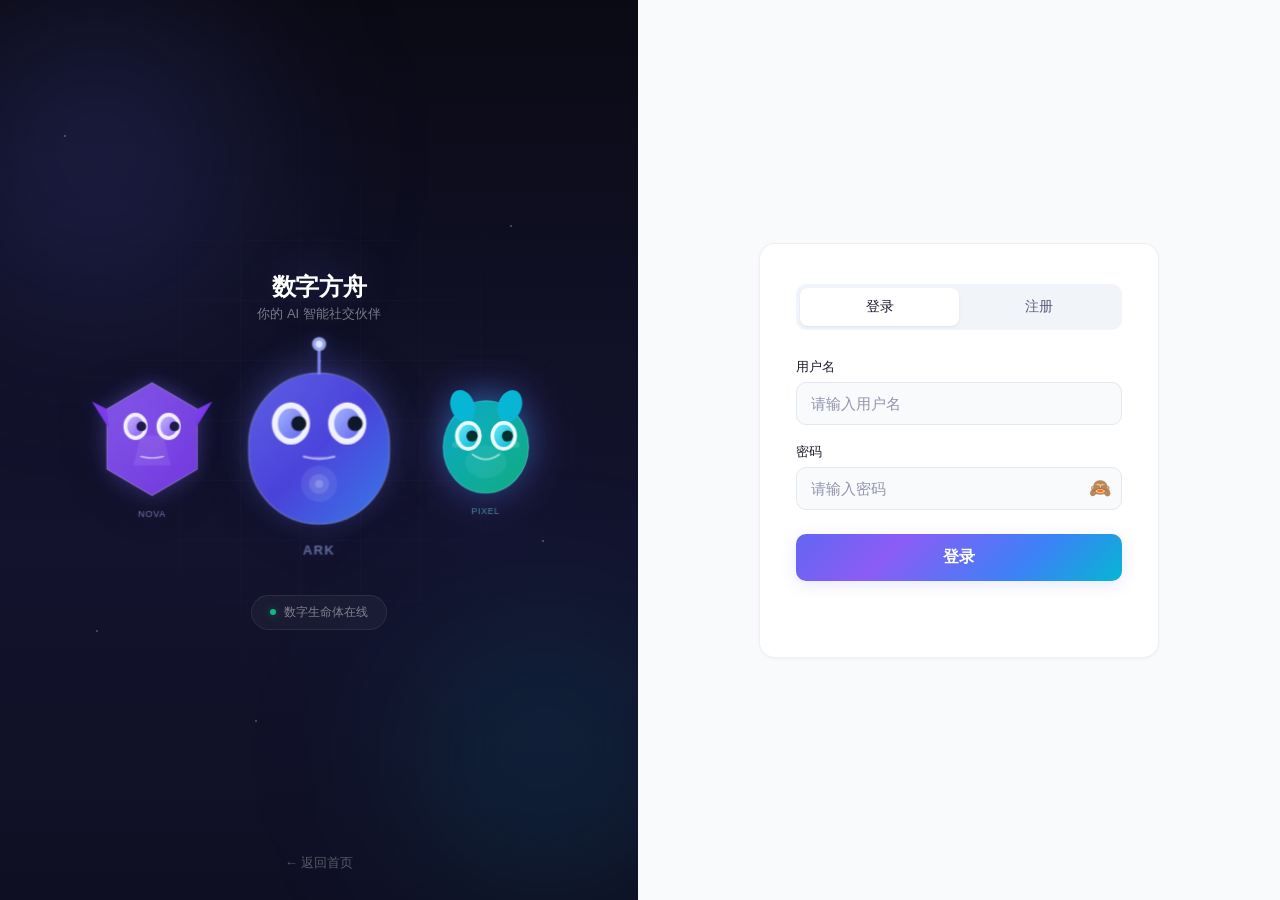
==== static/chat.html @ 0a5cafac "v5.0.1: CSS 缓存版本号修复 — style.css?v=5.0 强制刷新" ====
<!DOCTYPE html>
<html lang="zh-CN" data-theme="light">
<head>
  <meta charset="UTF-8">
  <meta name="viewport" content="width=device-width, initial-scale=1.0">
  <title>数字方舟</title>
  <link rel="stylesheet" href="/static/css/style.css?v=5.0">
</head>
<body>
<!-- ====== 会话右键菜单 ====== -->
<div class="context-menu" id="convContextMenu">
  <div class="ctx-item" onclick="togglePinConv()">📌 <span id="pinLabel">置顶会话</span></div>
  <div class="ctx-item" onclick="toggleMuteConv()">🔕 <span id="muteLabel">消息免打扰</span></div>
  <div class="ctx-sep"></div>
  <div class="ctx-item ctx-danger" onclick="deleteConv()">🗑 删除会话</div>
</div>

<!-- ====== 消息右键菜单（扩展版） ====== -->
<div class="context-menu" id="msgContextMenu">
  <div class="ctx-item" onclick="copyMsgText()">📋 复制</div>
  <div class="ctx-item" id="msgRecallItem" onclick="recallMsg()">↩ 撤回</div>
  <div class="ctx-item" onclick="deleteMsgLocal()">🗑 删除</div>
  <div class="ctx-item" onclick="forwardMsg()">↗ 转发</div>
  <div class="ctx-item" onclick="favMsg()">⭐ 收藏</div>
  <div class="ctx-sep"></div>
  <div class="ctx-item" onclick="enterMultiSelect()">☑ 多选</div>
</div>

<!-- ====== 好友资料弹窗（替代旧浮窗） ====== -->
<div class="modal-overlay" id="friendProfileModal">
  <div class="modal-box friend-profile-box" style="max-width:340px;">
    <span class="modal-back-arrow" onclick="closeModal('friendProfileModal')">←</span>
    <h3 style="margin-bottom:16px;">好友资料</h3>
    <div id="friendProfileContent">
      <div class="fp-top-section">
        <div class="fp-avatar-wrap"><img id="fpAvatarImg" src="" style="display:none;"><span id="fpAvatarFallback" class="fp-avatar-text">?</span></div>
        <div class="fp-username" id="fpUsername">---</div>
        <div class="fp-role-badge" id="fpRoleBadge"></div>
      </div>
      <div class="fp-remark-row">
        <span class="fp-remark-label">备注昵称</span>
        <span class="fp-remark-value" id="fpRemarkValue">未设置</span>
        <span class="fp-remark-edit" onclick="fpEditRemark()">✎</span>
      </div>
      <div class="fp-remark-edit-area" id="fpRemarkEditArea" style="display:none;">
        <input type="text" class="input-row" id="fpRemarkInput" maxlength="12" placeholder="输入备注(最多12字)">
        <div style="display:flex;gap:6px;margin-top:6px;"><button class="btn-confirm" onclick="fpSaveRemark()">保存</button><button class="btn-cancel" onclick="$('fpRemarkEditArea').style.display='none'">取消</button></div>
      </div>
      <div class="fp-info-section">
        <div class="fp-info-row"><span class="fp-info-label">在线状态</span><span class="fp-info-value"><span class="online-dot-static" id="fpOnlineDot"></span><span id="fpOnlineText">离线</span></span></div>
        <div class="fp-info-row"><span class="fp-info-label">个性签名</span><span class="fp-info-value" id="fpStatusMsg">未设置</span></div>
        <div class="fp-info-row"><span class="fp-info-label">账号ID</span><span class="fp-info-value" id="fpAccountId">---</span></div>
      </div>
      <div class="fp-actions">
        <button class="btn-full green" onclick="fpSendMsg()">💬 发送消息</button>
        <button class="btn-full light" onclick="fpSendFile()">📎 发送文件</button>
        <button class="btn-full light" id="fpMuteBtn" onclick="fpToggleMute()">🔕 消息免打扰</button>
        <button class="btn-full light" onclick="fpClearChat()">🗑 删除聊天记录</button>
        <button class="btn-full light" style="color:var(--red);" onclick="fpDeleteFriend()">❌ 删除好友</button>
      </div>
    </div>
    <div class="modal-footer" style="margin-top:12px;"><button class="btn-cancel" onclick="closeModal('friendProfileModal')">关闭</button></div>
  </div>
</div>

<!-- ====== 图片预览 ====== -->
<div class="modal-overlay" id="imagePreviewModal" onclick="closeModal('imagePreviewModal')">
  <img id="imagePreviewImg" style="max-width:90vw;max-height:90vh;border-radius:8px;" onclick="event.stopPropagation()">
</div>

<!-- ====== 已读成员弹窗 ====== -->
<div class="modal-overlay" id="readMembersModal">
  <div class="modal-box"><span class="modal-back-arrow" onclick="closeModal('readMembersModal')">←</span>
    <h3>已读成员</h3><div id="readMembersList" style="max-height:260px;overflow-y:auto;"></div>
    <div class="modal-footer" style="margin-top:12px;"><button class="btn-cancel" onclick="closeModal('readMembersModal')">关闭</button></div>
  </div>
</div>

<!-- ====== 转发弹窗 ====== -->
<div class="modal-overlay" id="forwardModal">
  <div class="modal-box"><span class="modal-back-arrow" onclick="closeModal('forwardModal')">←</span>
    <h3>转发给</h3><div id="forwardList" style="max-height:260px;overflow-y:auto;"></div>
    <div class="modal-footer" style="margin-top:12px;"><button class="btn-cancel" onclick="closeModal('forwardModal')">取消</button></div>
  </div>
</div>

<!-- ====== 备注弹窗 ====== -->
<div class="modal-overlay" id="remarkModal">
  <div class="modal-box"><span class="modal-back-arrow" onclick="closeModal('remarkModal')">←</span>
    <h3>设置备注</h3><input type="text" class="input-row" id="remarkInput" placeholder="输入备注名">
    <div class="modal-footer"><button class="btn-confirm" onclick="saveRemark()">保存</button><button class="btn-cancel" onclick="closeModal('remarkModal')">取消</button></div>
  </div>
</div>

<!-- ====== 添加好友弹窗 ====== -->
<div class="modal-overlay" id="addFriendModal">
  <div class="modal-box"><span class="modal-back-arrow" onclick="closeModal('addFriendModal')">←</span>
    <h3>添加好友</h3><input type="text" class="input-row" id="friendSearchInput" placeholder="输入用户名搜索…" oninput="onSearchUser()">
    <div class="search-result" id="searchResult" style="max-height:160px;overflow-y:auto;"></div>
    <button class="btn-full green" onclick="addFriend()" style="margin-top:8px;">发送好友申请</button>
    <button class="btn-full light" onclick="showApplyListInModal()" style="margin-top:6px;">查看申请列表 <span id="applyBadge"></span></button>
    <div id="applyListInline" style="display:none;margin-top:12px;"></div>
    <div class="modal-footer" style="margin-top:14px;"><button class="btn-cancel" onclick="closeModal('addFriendModal')">关闭</button></div>
  </div>
</div>

<!-- ====== 创建群聊弹窗 ====== -->
<div class="modal-overlay" id="createGroupModal">
  <div class="modal-box"><span class="modal-back-arrow" onclick="closeModal('createGroupModal')">←</span>
    <h3>发起群聊</h3><input type="text" class="input-row" id="newGroupName" placeholder="群名称（留空自动生成）">
    <p style="font-size:13px;color:var(--text-sub);margin-bottom:8px;">选择群成员：</p>
    <div class="modal-check-list" id="groupMemberCheckboxes"></div>
    <div class="modal-footer"><button class="btn-confirm" onclick="createGroup()">确认创建</button><button class="btn-cancel" onclick="closeModal('createGroupModal')">取消</button></div>
  </div>
</div>

<!-- ====== 个人信息弹窗 ====== -->
<div class="modal-overlay" id="myProfileModal">
  <div class="modal-box profile-modal-box"><span class="modal-back-arrow" onclick="closeModal('myProfileModal')">←</span>
    <span class="profile-close" id="profileLogoutBtn">退出</span>
    <div class="profile-avatar-wrap" onclick="document.getElementById('avatarUpload').click()">
      <img id="profileAvatarImg" src="" style="display:none;"><span id="profileAvatarFallback" class="profile-avatar-text">😊</span>
      <span class="online-dot profile-online-dot" id="profileOnlineDot"></span>
      <div class="avatar-overlay">📷</div>
      <input type="file" id="avatarUpload" accept="image/jpeg,image/png" onchange="uploadAvatar(event)" style="display:none;">
    </div>
    <div class="profile-field" id="nicknameField"><span class="profile-field-val" id="profileNickname">加载中</span><span class="profile-field-edit" onclick="editNickname()">✎</span></div>
    <div class="profile-field-edit-area" id="nicknameEditArea" style="display:none;"><input type="text" class="input-row" id="nicknameInput" maxlength="12" placeholder="昵称(2-12字)" onblur="saveNickname()" onkeydown="if(event.key==='Enter')saveNickname()"></div>
    <div class="profile-status-row"><span class="profile-status-label">状态</span><span class="profile-status-val" id="profileStatus" onclick="editStatus()">未设置</span></div>
    <div class="profile-field-edit-area" id="statusEditArea" style="display:none;"><input type="text" class="input-row" id="statusInput" maxlength="20" placeholder="输入个性状态(最多20字)" onblur="saveStatus()" onkeydown="if(event.key==='Enter')saveStatus()"></div>
    <button class="btn-full light" onclick="showSettings()" style="margin-top:14px;">⚙ 设置</button>
  </div>
</div>

<!-- ====== 设置弹窗 ====== -->
<!-- ====== 个性状态编辑弹窗 ====== -->
<div class="modal-overlay" id="statusEditModal">
  <div class="modal-box"><span class="modal-back-arrow" onclick="closeModal('statusEditModal')">←</span>
    <h3>个性状态</h3>
    <div class="status-presets" id="statusPresets"></div>
    <div class="chat-input-row" style="margin-bottom:10px;">
      <textarea class="msg-textarea" id="statusCustomInput" rows="1" placeholder="自定义状态（最多20字）" maxlength="20" style="min-height:36px;"></textarea>
      <button class="tool-btn" id="statusEmojiBtn" title="插入表情" style="font-size:20px;">😊</button>
    </div>
    <div class="emoji-panel" id="statusEmojiPanel" style="position:static;bottom:auto;left:auto;transform:none;width:100%;box-shadow:none;"></div>
    <div class="modal-footer">
      <button class="btn-confirm" onclick="saveStatusFromModal()">保存</button>
      <button class="btn-cancel" onclick="closeModal('statusEditModal')">取消</button>
    </div>
  </div>
</div>

<div class="modal-overlay" id="settingsModal">
  <div class="modal-box"><span class="modal-back-arrow" id="settingsBackArrow" onclick="backToProfile()">←</span>
    <h3>设置</h3>
    <div class="setting-row"><span>消息通知</span><label class="toggle-switch"><input type="checkbox" id="notifyToggle" checked onchange="saveSetting('notify',this.checked)"><span class="toggle-slider"></span></label></div>
    <div class="setting-row"><span>深色模式</span><label class="toggle-switch"><input type="checkbox" id="darkToggle" onchange="toggleTheme()"><span class="toggle-slider"></span></label></div>
    <div class="setting-row" onclick="showFavorites()" style="cursor:pointer;"><span>⭐ 我的收藏</span><span style="color:var(--text-sub);">→</span></div>
    <div class="setting-row" onclick="showChangePwd()" style="cursor:pointer;"><span>修改密码</span><span style="color:var(--text-sub);">→</span></div>
    <div id="changePwdArea" style="display:none;margin-top:12px;">
      <input type="password" class="input-row" id="oldPwd" placeholder="当前密码"><input type="password" class="input-row" id="newPwd" placeholder="新密码(至少6位)"><input type="password" class="input-row" id="newPwd2" placeholder="确认新密码">
      <div style="display:flex;gap:8px;margin-top:8px;"><button class="btn-full green" onclick="changePassword()">确认修改</button><button class="btn-full light" onclick="document.getElementById('changePwdArea').style.display='none'">取消</button></div>
    </div>
    <div class="modal-footer" style="margin-top:16px;"><button class="btn-cancel" onclick="closeModal('settingsModal')">关闭</button></div>
  </div>
</div>

<!-- ====== 收藏弹窗 ====== -->
<div class="modal-overlay" id="favoritesModal">
  <div class="modal-box"><span class="modal-back-arrow" onclick="closeModal('favoritesModal');showSettings();">←</span>
    <h3>⭐ 我的收藏</h3><div id="favoritesList" style="max-height:350px;overflow-y:auto;"></div>
    <div class="modal-footer" style="margin-top:12px;"><button class="btn-cancel" onclick="closeModal('favoritesModal');showSettings();">返回</button></div>
  </div>
</div>

<!-- ====== 群管理主面板（点击「···」打开） ====== -->
<div class="modal-overlay" id="groupManagePanel">
  <div class="modal-box" style="max-width:360px;">
    <span class="modal-back-arrow" onclick="closeModal('groupManagePanel')">←</span>
    <h3 id="groupPanelTitle">群管理</h3>
    <div id="groupPanelContent" style="max-height:400px;overflow-y:auto;"></div>
    <div class="modal-footer" style="margin-top:12px;"><button class="btn-cancel" onclick="closeModal('groupManagePanel')">关闭</button></div>
  </div>
</div>

<!-- ====== 禁言时长选择 ====== -->
<div class="modal-overlay" id="muteDurationModal">
  <div class="modal-box" style="max-width:300px;">
    <span class="modal-back-arrow" onclick="closeModal('muteDurationModal');showGroupManagePanel()">←</span>
    <h3>设置禁言时长</h3>
    <div id="muteTargetInfo" style="font-size:13px;color:var(--text-sub);margin-bottom:10px;"></div>
    <div style="display:flex;flex-direction:column;gap:8px;">
      <button class="btn-full light" onclick="doMuteMember('5m')">🕐 5 分钟</button>
      <button class="btn-full light" onclick="doMuteMember('30m')">🕐 30 分钟</button>
      <button class="btn-full light" onclick="doMuteMember('2h')">🕑 2 小时</button>
      <button class="btn-full light" style="color:var(--red);" onclick="doMuteMember('forever')">🚫 永久禁言</button>
    </div>
    <div class="modal-footer" style="margin-top:12px;"><button class="btn-cancel" onclick="closeModal('muteDurationModal');showGroupManagePanel()">取消</button></div>
  </div>
</div>

<!-- ====== 转让群主弹窗 ====== -->
<div class="modal-overlay" id="transferOwnerModal">
  <div class="modal-box" style="max-width:360px;">
    <span class="modal-back-arrow" onclick="closeModal('transferOwnerModal');showGroupManagePanel()">←</span>
    <h3>转让群主</h3>
    <div id="transferCandidateList" style="max-height:260px;overflow-y:auto;"></div>
    <div class="modal-footer" style="margin-top:12px;"><button class="btn-cancel" onclick="closeModal('transferOwnerModal');showGroupManagePanel()">取消</button></div>
  </div>
</div>

<!-- ====== 修改群资料弹窗 ====== -->
<div class="modal-overlay" id="editGroupModal">
  <div class="modal-box" style="max-width:360px;">
    <span class="modal-back-arrow" onclick="closeModal('editGroupModal');showGroupManagePanel()">←</span>
    <h3>修改群资料</h3>
    <input type="text" class="input-row" id="editGroupName" placeholder="群名称">
    <textarea class="input-row" id="editGroupAnnouncement" placeholder="群公告（全群可见）" rows="3" style="resize:vertical;"></textarea>
    <div style="font-size:13px;margin:8px 0;">入群方式:</div>
    <select class="input-row" id="editJoinMode">
      <option value="1">需要验证</option>
      <option value="0">自由加入</option>
    </select>
    <div class="modal-footer" style="margin-top:12px;">
      <button class="btn-confirm" onclick="saveGroupInfo()">保存</button>
      <button class="btn-cancel" onclick="closeModal('editGroupModal');showGroupManagePanel()">取消</button>
    </div>
  </div>
</div>

<!-- ====== 群公告编辑弹窗 ====== -->
<div class="modal-overlay" id="announcementEditModal">
  <div class="modal-box" style="max-width:360px;">
    <span class="modal-back-arrow" onclick="closeModal('announcementEditModal')">←</span>
    <h3>编辑群公告</h3>
    <textarea class="input-row" id="announcementEditText" placeholder="输入群公告内容（全群可见）" rows="5" style="resize:vertical;border:1.5px solid var(--border);border-radius:8px;padding:10px;width:100%;font-family:inherit;font-size:14px;color:var(--text-main);background:var(--bg-card);"></textarea>
    <div class="modal-footer" style="margin-top:12px;">
      <button class="btn-confirm" onclick="saveAnnouncement()">保存</button>
      <button class="btn-cancel" onclick="closeModal('announcementEditModal')">取消</button>
    </div>
  </div>
</div>

<!-- ====== 入群申请列表 ====== -->
<div class="modal-overlay" id="joinRequestsModal">
  <div class="modal-box" style="max-width:360px;">
    <span class="modal-back-arrow" onclick="closeModal('joinRequestsModal');showGroupManagePanel()">←</span>
    <h3>入群申请</h3>
    <div id="joinRequestsList" style="max-height:300px;overflow-y:auto;"></div>
    <div class="modal-footer" style="margin-top:12px;"><button class="btn-cancel" onclick="closeModal('joinRequestsModal');showGroupManagePanel()">关闭</button></div>
  </div>
</div>

<!-- ====== 底部多选操作栏 ====== -->
<div class="multiselect-bar" id="multiselectBar">
  <span class="selected-count" id="selectedCount">已选 0 条</span>
  <button onclick="multiForward()">↗ 转发</button>
  <button onclick="multiDelete()">🗑 删除</button>
  <button onclick="multiFav()">⭐ 收藏</button>
  <button onclick="exitMultiSelect()">✕ 取消</button>
</div>

<!-- ========== 页面主体 ========== -->
<div class="chat-layout">
  <div class="sidebar-left" id="sidebarLeft">
    <div class="sidebar-top">
      <div class="user-info" id="sidebarUserInfo" onclick="showMyProfile()" style="cursor:pointer;" title="个人信息">
        <div class="user-avatar" id="myAvatar"><img id="sidebarAvatarImg" src="" style="display:none;width:100%;height:100%;border-radius:50%;object-fit:cover;"><span id="sidebarAvatarFallback">😊</span><span class="online-dot" id="sidebarOnlineDot"></span></div>
        <span class="user-name" id="myUsername">加载中</span>
        <span class="self-status" id="myStatusDisplay"></span>
      </div><span class="logout-link" id="logoutBtn">退出</span>
    </div>
    <div class="sidebar-search"><div class="search-box"><span class="search-icon-inside">🔍</span><input type="text" placeholder="搜索" id="convSearchInput" oninput="onSearchConversations()" onfocus="onSearchConversations()"></div><div class="search-dropdown" id="searchDropdown"></div></div>
    <div class="conversation-list" id="conversationList">
      <div class="conv-skeleton"><div class="skeleton skeleton-avatar"></div><div style="flex:1"><div class="skeleton skeleton-line long"></div><div class="skeleton skeleton-line short"></div></div></div>
      <div class="conv-skeleton"><div class="skeleton skeleton-avatar"></div><div style="flex:1"><div class="skeleton skeleton-line long"></div><div class="skeleton skeleton-line short"></div></div></div>
      <div class="conv-skeleton"><div class="skeleton skeleton-avatar"></div><div style="flex:1"><div class="skeleton skeleton-line long"></div><div class="skeleton skeleton-line short"></div></div></div>
    </div>
  </div>

  <div class="chat-main" id="chatMain">
    <div class="chat-topbar"><div><div class="chat-target-name" id="chatTitle">欢迎</div><div class="chat-target-desc" id="chatSubtitle"></div></div>
      <div class="topbar-actions" id="topbarActions">
        <div class="theme-toggle" id="themeToggle" onclick="toggleTheme()">🌙</div>
        <div class="plus-menu-wrapper" id="plusMenuWrapper"><button class="plus-btn" id="plusBtn">+</button><span class="plus-badge" id="plusBadge"></span><div class="plus-dropdown" id="plusDropdown"><div class="plus-dropdown-item" onclick="showAddFriendModal()"><span class="plus-dropdown-icon">👤</span><span>添加好友</span></div><div class="plus-dropdown-item" onclick="showCreateGroupModal()"><span class="plus-dropdown-icon">👥</span><span>发起群聊</span></div></div></div></div>
    </div>
    <div class="message-list" id="messageList"><div class="message-empty" id="messageEmpty"><div class="empty-icon">💬</div><div class="empty-text">选择左侧会话开始聊天</div><div class="empty-sub">好友消息、群聊消息都在这里<br>开启你的数字方舟之旅 ✨</div></div></div>
    <div class="chat-input-bar" id="chatInputBar" style="display:none;"><div class="chat-input-row"><button class="tool-btn" id="emojiBtn" title="表情">😊</button><textarea class="msg-textarea" id="msgInput" rows="1" placeholder="输入消息…" onkeydown="onInputKeydown(event)" oninput="autoResizeTextarea()"></textarea><input type="file" id="imageInput" style="display:none" accept="image/jpeg,image/png" onchange="onFileSelect(event,1)"><button class="tool-btn" onclick="document.getElementById('imageInput').click()" title="发送图片">🖼️</button><input type="file" id="fileInput" style="display:none" accept=".pdf,.docx,.xlsx,.pptx" onchange="onFileSelect(event,2)"><button class="tool-btn" onclick="document.getElementById('fileInput').click()" title="发送文件">📎</button><button class="send-btn" id="sendBtn" onclick="sendCurrentChatMessage()">发送</button></div><div class="emoji-panel" id="emojiPanel"></div></div>
  </div>
</div>

<script src="/static/js/emoji.js"></script>
<script src="/static/js/api.js"></script>
<script src="/static/js/ws.js"></script>
<script src="/static/js/ui.js"></script>
</body>
</html>
---- static/css/style.css ----
/* ============================================
   数字方舟 — 聊天主界面 v5.0
   微信风格 · 纯白极简 · 绿色气泡 · 呼吸感
   发送: #22C55E 微信绿  |  接收: #F1F5F9 浅灰
   ============================================ */

/* ====== CSS 变量 ====== */
:root {
  /* 微信品牌色 */
  --wechat-green: #22C55E;
  --wechat-green-hover: #16A34A;
  --wechat-green-light: #F0FDF4;
  --wechat-green-soft: #DCFCE7;
  --wechat-green-glow: rgba(34,197,94,0.15);

  /* 表面 */
  --bg-body: #F5F5F5;
  --bg-white: #FFFFFF;
  --bg-sidebar: #FAFAFA;
  --bg-input: #F3F4F6;
  --bg-hover: #F5F5F5;
  --bg-active: #F0FDF4;
  --bg-bubble-other: #F1F5F9;
  --bg-bubble-other-hover: #E8ECF1;

  /* 文字 */
  --text-primary: #111827;
  --text-secondary: #6B7280;
  --text-tertiary: #9CA3AF;
  --text-inverse: #FFFFFF;

  /* 边框 */
  --border-light: #E5E7EB;
  --border-medium: #D1D5DB;

  /* 状态 */
  --online: #22C55E;
  --unread: #EF4444;

  /* 圆角 */
  --radius-sm: 6px;
  --radius: 12px;
  --radius-lg: 18px;
  --radius-full: 9999px;

  /* 阴影 */
  --shadow-xs: 0 1px 2px rgba(0,0,0,0.03);
  --shadow-sm: 0 1px 3px rgba(0,0,0,0.05);
  --shadow-md: 0 4px 12px rgba(0,0,0,0.06);
  --shadow-lg: 0 8px 24px rgba(0,0,0,0.08);

  /* 过渡 */
  --ease: cubic-bezier(0.4, 0, 0.2, 1);
  --fast: 0.15s;
  --normal: 0.25s;

  /* 字体 */
  --font: -apple-system, BlinkMacSystemFont, "PingFang SC", "Microsoft YaHei", "Helvetica Neue", sans-serif;

  /* 向后兼容别名 (ui.js 内联样式引用) */
  --green: #22C55E;
  --green-hover: #16A34A;
  --green-light: #F0FDF4;
  --red: #EF4444;
  --text-main: #111827;
  --text-sub: #6B7280;
  --text-muted: #9CA3AF;
  --border: #E5E7EB;
  --border-light: #F3F4F6;
  --bg-card: #FFFFFF;
  --bg-hover: #F5F5F5;
  --bubble-self: #22C55E;
  --bubble-self-text: #FFFFFF;
  --bubble-other: #F1F5F9;
  --bubble-other-text: #111827;
}

/* ====== 暗色主题 ====== */
[data-theme="dark"] {
  --bg-body: #111827;
  --bg-white: #1F2937;
  --bg-sidebar: #1a1f2b;
  --bg-input: #374151;
  --bg-hover: #2a303c;
  --bg-active: rgba(34,197,94,0.10);
  --bg-bubble-other: #374151;
  --bg-bubble-other-hover: #3f4858;
  --text-primary: #F3F4F6;
  --text-secondary: #9CA3AF;
  --text-tertiary: #6B7280;
  --border-light: #2d3543;
  --border-medium: #374151;
  --shadow-xs: 0 1px 2px rgba(0,0,0,0.2);
  --shadow-sm: 0 1px 3px rgba(0,0,0,0.3);
  --shadow-md: 0 4px 12px rgba(0,0,0,0.35);
  --shadow-lg: 0 8px 24px rgba(0,0,0,0.45);
  --text-main: #F3F4F6;
  --text-sub: #9CA3AF;
  --text-muted: #6B7280;
  --border: #2d3543;
  --border-light: #2a303c;
  --bg-card: #1F2937;
  --bg-hover: #2a303c;
  --bubble-other: #374151;
  --bubble-other-text: #F3F4F6;
  --green-light: rgba(34,197,94,0.10);
}

/* ====== Reset ====== */
*,*::before,*::after { margin:0; padding:0; box-sizing:border-box; }
html,body {
  height:100%; font-family:var(--font); font-size:14px;
  color:var(--text-primary); background:var(--bg-body);
  -webkit-font-smoothing:antialiased;
}
a { text-decoration:none; color:inherit; }
img { max-width:100%; display:block; }
input,button,textarea { font-family:inherit; font-size:inherit; outline:none; border:none; }
button { cursor:pointer; background:none; color:inherit; }
::selection { background:var(--wechat-green); color:#fff; }

/* ====== Scrollbar ====== */
::-webkit-scrollbar { width:5px; }
::-webkit-scrollbar-track { background:transparent; }
::-webkit-scrollbar-thumb { background:#D1D5DB; border-radius:10px; }
::-webkit-scrollbar-thumb:hover { background:#9CA3AF; }

/* ====== 动画 ====== */
@keyframes fadeInUp {
  from { opacity:0; transform:translateY(10px); }
  to { opacity:1; transform:translateY(0); }
}
@keyframes fadeIn {
  from { opacity:0; } to { opacity:1; }
}
@keyframes shimmer {
  0% { background-position:-200px 0; }
  100% { background-position:200px 0; }
}
@keyframes pulseOnline {
  0%,100% { box-shadow:0 0 0 0 rgba(34,197,94,0.4); }
  50% { box-shadow:0 0 0 6px rgba(34,197,94,0); }
}
@keyframes breathe {
  0%,100% { transform:scale(1); opacity:1; }
  50% { transform:scale(1.03); opacity:0.85; }
}
@keyframes msgIn {
  from { opacity:0; transform:translateY(8px) scale(0.98); }
  to { opacity:1; transform:translateY(0) scale(1); }
}

/* ====== 骨架屏 ====== */
.skeleton {
  background:linear-gradient(90deg, #f0f0f0 25%, #e8e8e8 50%, #f0f0f0 75%);
  background-size:400px 100%; animation:shimmer 1.5s infinite; border-radius:4px;
}
.skeleton-avatar { width:44px; height:44px; border-radius:50%; flex-shrink:0; }
.skeleton-line { height:12px; margin-bottom:8px; border-radius:4px; }
.skeleton-line.short { width:60%; }
.skeleton-line.long { width:90%; }

/* ============================================
   一、主布局
   ============================================ */
.chat-layout {
  display:flex; height:100vh; background:var(--bg-body);
}

/* ============================================
   二、左侧边栏
   ============================================ */
.sidebar-left {
  width:280px; min-width:280px;
  background:var(--bg-sidebar);
  border-right:1px solid var(--border-light);
  display:flex; flex-direction:column;
}

/* 侧栏顶部 */
.sidebar-top {
  padding:20px 18px 16px;
  display:flex; align-items:center; justify-content:space-between;
}
.sidebar-top .user-info {
  display:flex; align-items:center; gap:10px; cursor:pointer;
  padding:4px 8px 4px 4px; border-radius:var(--radius);
  transition:background var(--fast) var(--ease);
}
.sidebar-top .user-info:hover { background:var(--bg-hover); }
.sidebar-top .user-avatar {
  width:40px; height:40px; border-radius:50%;
  background:var(--wechat-green);
  display:flex; align-items:center; justify-content:center;
  color:#fff; font-size:16px; font-weight:600; flex-shrink:0;
  position:relative;
}
.sidebar-top .user-avatar img {
  width:100%; height:100%; border-radius:50%; object-fit:cover;
}
.online-dot {
  width:10px; height:10px; border-radius:50%;
  background:var(--online); border:2px solid var(--bg-sidebar);
  position:absolute; bottom:0; right:0;
  animation:pulseOnline 2s infinite;
}
.sidebar-top .user-name { font-size:15px; font-weight:600; color:var(--text-primary); }
.self-status {
  font-size:12px; color:var(--text-secondary); max-width:120px;
  white-space:nowrap; overflow:hidden; text-overflow:ellipsis; margin-top:1px;
}
.sidebar-top .logout-link {
  font-size:13px; color:var(--text-tertiary); cursor:pointer;
  padding:6px 12px; border-radius:var(--radius-sm);
  transition:all var(--fast) var(--ease);
}
.sidebar-top .logout-link:hover { color:var(--unread); background:rgba(239,68,68,0.06); }

/* 搜索 */
.sidebar-search { padding:0 14px 12px; position:relative; }
.search-box { position:relative; display:flex; align-items:center; }
.search-box .search-icon-inside {
  position:absolute; left:12px; top:50%; transform:translateY(-50%);
  font-size:13px; color:var(--text-tertiary); pointer-events:none; z-index:1;
}
.search-box input {
  width:100%; padding:9px 12px 9px 34px; border-radius:var(--radius-sm);
  background:#E8E8E8; font-size:13px; color:var(--text-primary);
  border:none; transition:all var(--fast) var(--ease);
}
.search-box input::placeholder { color:var(--text-tertiary); }
.search-box input:focus { background:var(--bg-white); box-shadow:0 0 0 2px rgba(34,197,94,0.15); }

/* 会话列表 */
.conversation-list { flex:1; overflow-y:auto; padding:0 8px; }
.conv-item {
  display:flex; align-items:center; padding:12px 12px; margin:1px 0;
  border-radius:var(--radius); cursor:pointer; position:relative;
  transition:background var(--fast) var(--ease);
}
.conv-item:hover { background:#F5F5F5; }
.conv-item.active {
  background:#F0FDF4;
}
.conv-item.active .conv-info .conv-name { font-weight:650; }
.conv-item.pinned { background:#F0FDF4; }
.conv-item.new-highlight {
  animation:highlightPulse 1.5s var(--ease);
}
@keyframes highlightPulse {
  0% { background:var(--wechat-green-soft); }
  100% { background:transparent; }
}

.conv-avatar {
  width:44px; height:44px; border-radius:50%;
  background:var(--wechat-green);
  flex-shrink:0; display:flex; align-items:center;
  justify-content:center; font-size:18px; color:#fff; margin-right:12px;
}
.conv-avatar.group-avatar { background:#22C55E; }
.conv-info { flex:1; min-width:0; }
.conv-info .conv-name {
  font-size:14px; color:var(--text-primary);
  overflow:hidden; text-overflow:ellipsis; white-space:nowrap; margin-bottom:4px;
}
.conv-info .conv-preview {
  font-size:12px; color:var(--text-secondary);
  overflow:hidden; text-overflow:ellipsis; white-space:nowrap;
}
.conv-status {
  font-size:11px; color:var(--text-tertiary); margin-top:2px;
  white-space:nowrap; overflow:hidden; text-overflow:ellipsis;
}
.conv-meta {
  display:flex; flex-direction:column; align-items:flex-end;
  gap:5px; flex-shrink:0; margin-left:8px;
}
.conv-meta .conv-time { font-size:11px; color:var(--text-tertiary); }
.conv-meta .conv-badge {
  min-width:18px; height:18px; border-radius:9px;
  background:var(--unread); color:#fff; font-size:11px; font-weight:600;
  display:flex; align-items:center; justify-content:center; padding:0 5px;
}
.conv-item .dnd-icon {
  font-size:11px; color:var(--text-tertiary);
  position:absolute; right:14px; bottom:10px;
}

/* 骨架屏会话 */
.conv-skeleton { display:flex; align-items:center; padding:14px 16px; gap:12px; }

/* 搜索下拉 */
.search-dropdown {
  display:none; position:absolute; left:14px; right:14px; top:42px;
  background:var(--bg-white); border-radius:var(--radius);
  box-shadow:var(--shadow-lg); z-index:100; max-height:260px; overflow-y:auto;
  border:1px solid var(--border-light);
}
.search-dropdown.visible { display:block; animation:fadeIn 0.15s var(--ease); }
.search-dropdown-item {
  display:flex; align-items:center; gap:10px;
  padding:10px 14px; cursor:pointer; font-size:13px;
  transition:background var(--fast) var(--ease);
}
.search-dropdown-item:hover { background:var(--bg-hover); }
.search-dropdown-item .sd-avatar {
  width:34px; height:34px; border-radius:50%;
  background:var(--bg-input); flex-shrink:0;
  display:flex; align-items:center; justify-content:center; font-size:15px;
}

/* ============================================
   三、聊天主区域
   ============================================ */
.chat-main {
  flex:1; display:flex; flex-direction:column;
  background:var(--bg-body); min-width:0; position:relative;
}

/* 顶栏 */
.chat-topbar {
  padding:16px 24px;
  background:var(--bg-white);
  border-bottom:1px solid var(--border-light);
  display:flex; align-items:center; justify-content:space-between;
  min-height:62px;
}
.chat-topbar .chat-target-name {
  font-size:16px; font-weight:600; color:var(--text-primary);
}
.chat-topbar .chat-target-desc {
  font-size:12px; color:var(--text-secondary); margin-top:2px;
}
.typing-indicator { font-size:12px; color:var(--wechat-green); font-style:italic; }
.topbar-actions { display:flex; align-items:center; gap:8px; }

.theme-toggle {
  width:32px; height:32px; border-radius:50%; background:var(--bg-input);
  display:flex; align-items:center; justify-content:center;
  font-size:15px; cursor:pointer; transition:all var(--fast) var(--ease);
}
.theme-toggle:hover { background:var(--bg-hover); }

.plus-menu-wrapper { position:relative; }
.plus-btn {
  width:32px; height:32px; border-radius:50%; background:var(--bg-input);
  color:var(--text-secondary); font-size:20px; font-weight:300;
  display:flex; align-items:center; justify-content:center; cursor:pointer;
  transition:all var(--fast) var(--ease);
}
.plus-btn:hover {
  background:var(--wechat-green); color:#fff;
  transform:rotate(90deg);
}
.plus-badge {
  display:none; position:absolute; top:-2px; right:-2px;
  width:8px; height:8px; border-radius:50%; background:var(--unread); pointer-events:none;
}
.plus-badge.visible { display:block; }
.plus-dropdown {
  display:none; position:absolute; right:0; top:40px;
  width:160px; background:var(--bg-white); border-radius:var(--radius);
  box-shadow:var(--shadow-lg); z-index:150; overflow:hidden; padding:4px 0;
  border:1px solid var(--border-light);
}
.plus-dropdown.visible { display:block; animation:fadeIn 0.15s var(--ease); }
.plus-dropdown-item {
  display:flex; align-items:center; gap:10px;
  padding:10px 16px; font-size:14px; color:var(--text-primary);
  cursor:pointer; transition:background var(--fast) var(--ease);
}
.plus-dropdown-item:hover { background:var(--bg-hover); }
.plus-dropdown-icon { font-size:17px; width:22px; text-align:center; }

.more-btn {
  font-size:18px; color:var(--text-secondary); padding:4px 8px;
  cursor:pointer; border-radius:var(--radius-sm);
  transition:all var(--fast) var(--ease);
}
.more-btn:hover { color:var(--wechat-green); background:var(--bg-hover); }

/* 消息列表 */
.message-list {
  flex:1; overflow-y:auto; padding:20px 24px;
  background:var(--bg-body);
}

/* 空状态 */
.message-empty {
  text-align:center; padding-top:140px; color:var(--text-tertiary);
}
.message-empty .empty-icon {
  font-size:56px; margin-bottom:12px;
  animation:breathe 4s ease-in-out infinite;
}
.message-empty .empty-text { font-size:15px; color:var(--text-secondary); }
.message-empty .empty-sub {
  font-size:13px; margin-top:6px; color:var(--text-tertiary);
}

/* 日期分割线 */
.time-divider {
  text-align:center; margin:22px 0; font-size:12px; color:var(--text-tertiary);
  display:flex; align-items:center; gap:12px;
}
.time-divider::before, .time-divider::after {
  content:''; flex:1; height:1px; background:var(--border-light);
}
.time-divider span {
  background:var(--bg-body); padding:4px 12px; border-radius:var(--radius-full);
  font-size:11px; white-space:nowrap;
}

.system-msg span { color:var(--text-tertiary); font-style:italic; font-size:12px; }

/* ============================================
   四、消息气泡（微信风格）
   ============================================ */
.msg-row {
  display:flex; margin-bottom:18px;
  animation:msgIn 0.3s var(--ease) both;
  align-items:flex-start; gap:8px;
}
.msg-row.me { justify-content:flex-end; }
.msg-row.other { justify-content:flex-start; }

/* 发送者头像 */
.msg-sender-avatar {
  width:34px; height:34px; border-radius:50%;
  background:var(--wechat-green);
  flex-shrink:0; display:flex; align-items:center;
  justify-content:center; font-size:14px; font-weight:600; color:#fff;
  margin-top:2px;
}
.msg-row.other .msg-inner-wrap {
  display:flex; flex-direction:column; align-items:flex-start;
}
.msg-sender-name {
  font-size:11px; color:var(--text-tertiary); margin-bottom:3px; padding-left:2px;
}

/* 气泡外层 */
.msg-bubble-wrap { max-width:65%; }
.msg-row.me .msg-bubble-wrap { align-items:flex-end; }
.msg-row.other .msg-bubble-wrap { align-items:flex-start; }

/* ====== 接收消息气泡 ====== */
.msg-row.other .msg-bubble {
  background:var(--bg-bubble-other); color:var(--text-primary);
  padding:10px 14px;
  border-radius:4px 18px 18px 18px;
  font-size:15px; line-height:1.55; word-break:break-word;
  box-shadow:var(--shadow-xs); position:relative;
  transition:background var(--fast) var(--ease);
}
.msg-row.other .msg-bubble:hover { background:var(--bg-bubble-other-hover); }

/* ====== 发送消息气泡 ====== */
.msg-row.me .msg-bubble {
  background:var(--wechat-green); color:var(--text-inverse);
  padding:10px 14px;
  border-radius:18px 4px 18px 18px;
  font-size:15px; line-height:1.55; word-break:break-word;
  box-shadow:0 1px 4px rgba(34,197,94,0.18); position:relative;
  transition:all var(--fast) var(--ease);
}
.msg-row.me .msg-bubble:hover {
  background:var(--wechat-green-hover);
  box-shadow:0 3px 10px rgba(34,197,94,0.25);
}

/* ====== 气泡小尾巴 (CSS 三角形) ====== */
/* 接收气泡尾巴 — 左上角 */
.msg-row.other .msg-bubble::before {
  content:''; position:absolute;
  top:8px; left:-6px;
  width:0; height:0;
  border-top:6px solid transparent;
  border-bottom:6px solid transparent;
  border-right:8px solid var(--bg-bubble-other);
}
/* 发送气泡尾巴 — 右上角 */
.msg-row.me .msg-bubble::after {
  content:''; position:absolute;
  top:8px; right:-6px;
  width:0; height:0;
  border-top:6px solid transparent;
  border-bottom:6px solid transparent;
  border-left:8px solid var(--wechat-green);
}
[data-theme="dark"] .msg-row.other .msg-bubble::before {
  border-right-color: var(--bg-bubble-other);
}

/* 消息内图片 */
.msg-bubble img.msg-image {
  max-width:220px; max-height:220px; border-radius:8px;
  cursor:pointer; display:block;
  transition:opacity var(--fast) var(--ease);
}
.msg-bubble img.msg-image:hover { opacity:0.85; }

/* 消息内文件 */
.msg-bubble .msg-file-link {
  display:flex; align-items:center; gap:8px; color:inherit; text-decoration:none;
}
.msg-row.me .msg-bubble .msg-file-link { color:var(--text-inverse); }
.msg-row.other .msg-bubble .msg-file-link { color:var(--text-primary); }
.msg-bubble .msg-file-link .file-icon { font-size:28px; flex-shrink:0; }

/* 消息时间 */
.msg-time-text {
  font-size:11px; color:var(--text-tertiary); margin-top:3px; padding:0 4px;
}

/* 已读状态 */
.msg-read-status {
  font-size:11px; margin-top:1px; padding:0 4px;
  transition:all var(--fast) var(--ease);
}
.msg-read-status.read { color:var(--wechat-green); }
.msg-read-status.unread { color:var(--text-tertiary); }
.msg-read-status.clickable { cursor:pointer; }
.msg-read-status.clickable:hover { color:var(--wechat-green); }

/* ============================================
   五、底部输入栏
   ============================================ */
.chat-input-bar {
  padding:12px 20px 16px;
  background:var(--bg-white);
  border-top:1px solid var(--border-light);
}
.chat-input-row { display:flex; align-items:flex-end; gap:8px; }
.chat-input-row .tool-btn {
  font-size:22px; color:var(--text-secondary); padding:8px;
  border-radius:var(--radius-sm);
  transition:all var(--fast) var(--ease); flex-shrink:0;
}
.chat-input-row .tool-btn:hover { color:var(--wechat-green); }
.chat-input-row .msg-textarea {
  flex:1; min-height:40px; max-height:120px; padding:10px 14px;
  border-radius:var(--radius); background:var(--bg-input);
  font-size:14px; color:var(--text-primary); resize:none;
  line-height:1.5; border:1.5px solid transparent;
  transition:all var(--fast) var(--ease);
}
.chat-input-row .msg-textarea::placeholder { color:var(--text-tertiary); }
.chat-input-row .msg-textarea:focus {
  background:var(--bg-white); border-color:var(--wechat-green);
  box-shadow:0 0 0 3px var(--wechat-green-glow);
}
.chat-input-row .send-btn {
  padding:8px 22px; background:var(--wechat-green); color:#fff;
  border-radius:var(--radius-sm); font-size:14px; font-weight:550;
  transition:all var(--fast) var(--ease); flex-shrink:0;
  box-shadow:0 2px 6px rgba(34,197,94,0.15);
}
.chat-input-row .send-btn:hover {
  background:var(--wechat-green-hover);
  transform:scale(1.03);
  box-shadow:0 4px 14px rgba(34,197,94,0.25);
}
.chat-input-row .send-btn:active { transform:scale(0.97); }

/* 表情面板 */
.emoji-panel {
  position:absolute; bottom:76px; left:50%; transform:translateX(-50%);
  background:var(--bg-white); border-radius:var(--radius);
  padding:10px; display:none; flex-wrap:wrap; gap:4px;
  box-shadow:var(--shadow-lg); z-index:10; width:270px;
  border:1px solid var(--border-light);
}
.emoji-panel.visible { display:flex; animation:fadeInUp 0.15s var(--ease); }
.emoji-panel .emoji-item {
  font-size:26px; padding:5px; cursor:pointer; border-radius:8px;
  transition:all var(--fast) var(--ease);
  width:34px; height:34px; display:flex; align-items:center; justify-content:center;
}
.emoji-panel .emoji-item:hover { background:var(--bg-hover); transform:scale(1.15); }

/* ============================================
   六、右键菜单
   ============================================ */
.context-menu {
  display:none; position:fixed; z-index:300;
  background:var(--bg-white); border-radius:var(--radius);
  box-shadow:var(--shadow-lg); padding:4px 0; min-width:150px;
  border:1px solid var(--border-light);
}
.context-menu.visible { display:block; animation:fadeIn 0.12s var(--ease); }
.ctx-item {
  padding:10px 16px; font-size:13px; color:var(--text-primary);
  cursor:pointer; transition:background var(--fast) var(--ease);
}
.ctx-item:hover { background:var(--bg-hover); }
.ctx-sep { height:1px; background:var(--border-light); margin:4px 0; }
.ctx-danger { color:var(--unread) !important; }

/* ============================================
   七、弹窗系统
   ============================================ */
.modal-overlay {
  display:none; position:fixed; top:0; left:0; right:0; bottom:0;
  background:rgba(0,0,0,0.3); z-index:200;
  justify-content:center; align-items:center;
}
.modal-overlay.visible { display:flex; }
.modal-box {
  background:var(--bg-white); border-radius:var(--radius-lg);
  padding:28px 30px; width:400px; max-width:92vw; max-height:78vh;
  overflow-y:auto; box-shadow:var(--shadow-lg);
  animation:fadeInUp 0.2s var(--ease);
}
.modal-box h3 { font-size:17px; font-weight:600; margin-bottom:20px; color:var(--text-primary); }
.modal-box .input-row {
  width:100%; padding:12px 0; margin-bottom:14px;
  border:none; border-bottom:1.5px solid var(--border-light);
  font-size:14px; color:var(--text-primary); background:transparent;
  transition:border-color var(--fast) var(--ease);
}
.modal-box .input-row:focus { border-bottom-color:var(--wechat-green); }

.search-result { max-height:160px; overflow-y:auto; }
.search-item {
  display:flex; align-items:center; gap:10px;
  padding:9px 12px; border-radius:8px; cursor:pointer;
  font-size:14px; transition:background var(--fast) var(--ease);
}
.search-item:hover { background:var(--bg-hover); }

.btn-full {
  width:100%; padding:11px; border-radius:var(--radius-sm);
  font-size:14px; cursor:pointer; transition:all var(--fast) var(--ease); font-weight:550;
}
.btn-full.green { background:var(--wechat-green); color:#fff; }
.btn-full.green:hover { background:var(--wechat-green-hover); }
.btn-full.light { background:var(--bg-input); color:var(--text-primary); }
.btn-full.light:hover { background:var(--bg-hover); }

.modal-check-list { max-height:220px; overflow-y:auto; margin-bottom:10px; }
.modal-check-item {
  display:flex; align-items:center; gap:10px;
  padding:9px 0; cursor:pointer; font-size:14px; color:var(--text-primary);
}
.modal-check-item input[type=checkbox] { width:17px; height:17px; accent-color:var(--wechat-green); }

.apply-item-row {
  display:flex; align-items:center; justify-content:space-between; padding:12px 0;
}
.apply-item-row+.apply-item-row { border-top:1px solid var(--border-light); }
.apply-item-row .apply-user { display:flex; align-items:center; gap:8px; font-size:14px; }
.apply-item-row .btn-accept, .apply-item-row .btn-reject {
  padding:5px 14px; border-radius:6px; font-size:12px; cursor:pointer; font-weight:550;
  transition:all var(--fast) var(--ease);
}
.apply-item-row .btn-accept { background:var(--wechat-green); color:#fff; }
.apply-item-row .btn-accept:hover { background:var(--wechat-green-hover); }
.apply-item-row .btn-reject { background:var(--bg-input); color:var(--text-secondary); }
.apply-item-row .btn-reject:hover { background:var(--bg-hover); }

.modal-footer { display:flex; gap:10px; margin-top:16px; }
.modal-footer button {
  flex:1; padding:11px; border-radius:var(--radius-sm); font-size:14px;
  cursor:pointer; transition:all var(--fast) var(--ease); font-weight:550;
}
.modal-footer .btn-confirm { background:var(--wechat-green); color:#fff; }
.modal-footer .btn-confirm:hover { background:var(--wechat-green-hover); }
.modal-footer .btn-cancel { background:var(--bg-input); color:var(--text-primary); }
.modal-footer .btn-cancel:hover { background:var(--bg-hover); }

.member-item {
  display:flex; align-items:center; gap:10px;
  padding:8px 0; cursor:pointer; border-radius:8px;
  transition:background var(--fast) var(--ease);
}
.member-item:hover { background:var(--bg-hover); }
.member-avatar {
  width:34px; height:34px; border-radius:50%; background:var(--bg-input);
  display:flex; align-items:center; justify-content:center;
  font-size:14px; font-weight:550; flex-shrink:0;
}

.modal-back-arrow {
  position:absolute; top:16px; left:18px; font-size:18px;
  color:var(--text-secondary); cursor:pointer; padding:4px;
  transition:color var(--fast) var(--ease);
}
.modal-back-arrow:hover { color:var(--wechat-green); }

/* ============================================
   八、好友资料弹窗
   ============================================ */
.friend-profile-box { text-align:center; padding:28px 24px 16px; }
.fp-top-section { margin-bottom:18px; }
.fp-avatar-wrap {
  width:68px; height:68px; border-radius:50%;
  margin:0 auto 14px; background:var(--bg-input);
  display:flex; align-items:center; justify-content:center; overflow:hidden;
  box-shadow:var(--shadow-sm);
}
.fp-avatar-wrap img { width:100%; height:100%; border-radius:50%; object-fit:cover; }
.fp-avatar-text {
  font-size:28px; font-weight:600; color:var(--text-primary);
  display:flex; align-items:center; justify-content:center; width:100%; height:100%;
}
.fp-username { font-size:18px; font-weight:600; color:var(--text-primary); margin-bottom:4px; }
.fp-role-badge { font-size:13px; color:var(--text-tertiary); min-height:18px; }
.fp-remark-row {
  display:flex; align-items:center; justify-content:center; gap:8px;
  padding:14px 0; border-top:1px solid var(--border-light); font-size:14px;
}
.fp-remark-label { color:var(--text-secondary); }
.fp-remark-value { color:var(--text-primary); font-weight:550; }
.fp-remark-edit {
  font-size:13px; color:var(--wechat-green); cursor:pointer;
  padding:3px 8px; border-radius:4px; transition:background var(--fast) var(--ease);
}
.fp-remark-edit:hover { background:var(--green-light); }
.fp-remark-edit-area {
  display:flex; flex-direction:column; padding:8px 0;
  border-top:1px solid var(--border-light);
}
.fp-info-section { text-align:left; border-top:1px solid var(--border-light); padding:14px 0; }
.fp-info-row {
  display:flex; justify-content:space-between; align-items:center;
  padding:7px 0; font-size:14px;
}
.fp-info-label { color:var(--text-secondary); }
.fp-info-value { color:var(--text-primary); display:flex; align-items:center; gap:6px; }
.online-dot-static { width:9px; height:9px; border-radius:50%; display:inline-block; background:#ccc; }
.fp-actions { display:flex; flex-direction:column; gap:7px; padding:10px 0; border-top:1px solid var(--border-light); }

/* ============================================
   九、个人信息弹窗 & 设置
   ============================================ */
.profile-modal-box { text-align:center; padding:30px 24px 20px; }
.profile-close {
  position:absolute; top:16px; right:20px;
  font-size:13px; color:var(--text-secondary); cursor:pointer;
  transition:color var(--fast) var(--ease);
}
.profile-close:hover { color:var(--unread); }
.profile-avatar-wrap {
  width:76px; height:76px; border-radius:50%; margin:0 auto 18px;
  position:relative; cursor:pointer; overflow:hidden;
  background:var(--bg-input); display:flex; align-items:center; justify-content:center;
  box-shadow:var(--shadow-sm);
}
.profile-avatar-wrap img, .profile-avatar-text {
  width:100%; height:100%; object-fit:cover; border-radius:50%;
}
.profile-avatar-text {
  font-size:32px; font-weight:600; display:flex; align-items:center; justify-content:center;
}
.avatar-overlay {
  position:absolute; inset:0; border-radius:50%; background:rgba(0,0,0,0.3);
  display:flex; align-items:center; justify-content:center; font-size:20px;
  opacity:0; transition:opacity var(--fast) var(--ease);
}
.profile-avatar-wrap:hover .avatar-overlay { opacity:1; }
.profile-online-dot { bottom:3px; right:3px; }
.profile-field {
  display:flex; align-items:center; justify-content:center; gap:8px; margin-bottom:14px;
}
.profile-field-val { font-size:18px; font-weight:600; color:var(--text-primary); }
.profile-field-edit {
  font-size:15px; color:var(--text-secondary); cursor:pointer;
  transition:color var(--fast) var(--ease);
}
.profile-field-edit:hover { color:var(--wechat-green); }
.profile-field-edit-area { margin-bottom:10px; }
.profile-field-edit-area .input-row { text-align:center; }
.profile-status-row {
  display:flex; align-items:center; justify-content:center; gap:8px;
  margin-bottom:10px; font-size:14px;
}
.profile-status-label { color:var(--text-secondary); }
.profile-status-val { color:var(--text-primary); cursor:pointer; transition:color var(--fast) var(--ease); }
.profile-status-val:hover { color:var(--wechat-green); }

.setting-row {
  display:flex; align-items:center; justify-content:space-between;
  padding:15px 0; font-size:14px;
}
.setting-row+.setting-row { border-top:1px solid var(--border-light); }

/* 开关 */
.toggle-switch { position:relative; display:inline-block; width:44px; height:24px; }
.toggle-switch input { opacity:0; width:0; height:0; }
.toggle-slider {
  position:absolute; inset:0; background:#D1D5DB; border-radius:12px;
  cursor:pointer; transition:all var(--fast) var(--ease);
}
.toggle-slider::before {
  content:''; position:absolute; left:2px; top:2px;
  width:20px; height:20px; border-radius:50%; background:#fff;
  transition:transform var(--fast) var(--ease); box-shadow:0 1px 2px rgba(0,0,0,0.1);
}
.toggle-switch input:checked+.toggle-slider { background:var(--wechat-green); }
.toggle-switch input:checked+.toggle-slider::before { transform:translateX(20px); }

/* ============================================
   十、状态预设 & 收藏
   ============================================ */
.status-presets { display:grid; grid-template-columns:1fr 1fr; gap:8px; margin-bottom:16px; }
.status-preset-item {
  padding:10px 12px; border-radius:var(--radius-sm); background:var(--bg-input);
  font-size:13px; cursor:pointer; text-align:center;
  transition:all var(--fast) var(--ease); border:1.5px solid transparent;
}
.status-preset-item:hover { background:var(--bg-hover); border-color:var(--wechat-green); }
.status-preset-item.selected { border-color:var(--wechat-green); background:var(--green-light); }

.fav-item {
  display:flex; align-items:flex-start; gap:10px;
  padding:12px 0; border-bottom:1px solid var(--border-light);
}
.fav-item .fav-content { flex:1; font-size:13px; color:var(--text-primary); word-break:break-word; }
.fav-item .fav-meta { font-size:11px; color:var(--text-tertiary); margin-top:4px; }
.fav-item .fav-del { color:var(--unread); cursor:pointer; font-size:12px; padding:4px; }
.fav-item .fav-del:hover { opacity:0.7; }

/* ============================================
   十一、多选模式
   ============================================ */
.msg-checkbox {
  display:none; width:18px; height:18px; accent-color:var(--wechat-green); cursor:pointer;
  align-self:center;
}
.multiselect-active .msg-checkbox { display:block; }
.multiselect-active .msg-row { padding-left:30px; }

.multiselect-bar {
  display:none; position:fixed; bottom:0; left:280px; right:0; z-index:50;
  background:var(--bg-white); border-top:1px solid var(--border-light);
  padding:14px 24px; justify-content:center; gap:20px;
  box-shadow:0 -2px 12px rgba(0,0,0,0.04);
}
.multiselect-bar.visible { display:flex; }
.multiselect-bar button {
  padding:9px 20px; border-radius:var(--radius-sm); font-size:14px;
  cursor:pointer; transition:all var(--fast) var(--ease); font-weight:550;
  background:var(--bg-input); color:var(--text-primary);
}
.multiselect-bar button:hover { background:var(--bg-hover); }
.multiselect-bar button.primary { background:var(--wechat-green); color:#fff; }
.multiselect-bar button.primary:hover { background:var(--wechat-green-hover); }
.multiselect-bar .selected-count { font-size:13px; color:var(--text-secondary); }

/* ============================================
   十二、群管理面板
   ============================================ */
.gp-top-section {
  text-align:center; padding:14px 0 18px;
  border-bottom:1px solid var(--border-light); margin-bottom:14px;
}
.gp-avatar {
  width:60px; height:60px; border-radius:50%; object-fit:cover;
  margin:0 auto 12px; display:block; box-shadow:var(--shadow-sm);
}
.gp-avatar-fallback {
  width:60px; height:60px; border-radius:50%;
  background:var(--wechat-green); display:flex; align-items:center;
  justify-content:center; font-size:24px; font-weight:600; color:#fff;
  margin:0 auto 12px; box-shadow:var(--shadow-sm);
}
.gp-name { font-size:17px; font-weight:600; color:var(--text-primary); margin-bottom:6px; }
.gp-announce-preview {
  font-size:12px; color:var(--text-secondary);
  padding:0 8px; overflow:hidden; text-overflow:ellipsis; white-space:nowrap;
}
.gp-admin-buttons { display:flex; flex-direction:column; gap:3px; padding:4px 0; }
.gp-btn {
  width:100%; padding:11px 16px; border-radius:var(--radius-sm);
  background:transparent; color:var(--text-primary); font-size:14px;
  text-align:left; cursor:pointer; transition:background var(--fast) var(--ease);
}
.gp-btn:hover { background:var(--bg-hover); }
.gp-functions { display:flex; flex-direction:column; gap:3px; padding:4px 0; }
.gp-func-item {
  display:flex; align-items:center; gap:8px;
  padding:11px 16px; border-radius:var(--radius-sm);
  cursor:pointer; font-size:14px; transition:background var(--fast) var(--ease);
}
.gp-func-item:hover { background:var(--bg-hover); }
.gp-func-row { cursor:default; }
.gp-func-row:hover { background:transparent; }
.gp-member-section { margin-top:10px; }
.gp-member-header {
  font-size:13px; color:var(--text-secondary);
  padding:10px 0; border-bottom:1px solid var(--border-light); margin-bottom:6px;
}
.btn-mini {
  width:28px; height:28px; border-radius:6px; background:var(--bg-input);
  font-size:13px; cursor:pointer; display:inline-flex;
  align-items:center; justify-content:center;
  transition:all var(--fast) var(--ease);
}
.btn-mini:hover { background:var(--bg-hover); }

.read-member-item { display:flex; align-items:center; gap:8px; padding:7px 0; font-size:13px; }

/* ============================================
   十三、响应式
   ============================================ */
@media (max-width:900px) {
  .sidebar-left { width:250px; min-width:250px; }
  .multiselect-bar { left:250px; }
}
@media (max-width:700px) {
  .sidebar-left {
    position:fixed; left:0; top:0; bottom:0; z-index:50;
    width:270px; transform:translateX(-100%);
    border-right:none; box-shadow:var(--shadow-lg);
  }
  .sidebar-left.open { transform:translateX(0); }
  .mobile-sidebar-toggle {
    display:flex !important;
    position:fixed; top:12px; left:12px; z-index:60;
    width:36px; height:36px; border-radius:50%;
    background:var(--bg-white); box-shadow:var(--shadow-md);
    align-items:center; justify-content:center;
    font-size:18px; cursor:pointer;
  }
  .multiselect-bar { left:0; }
}
.mobile-sidebar-toggle { display:none; }
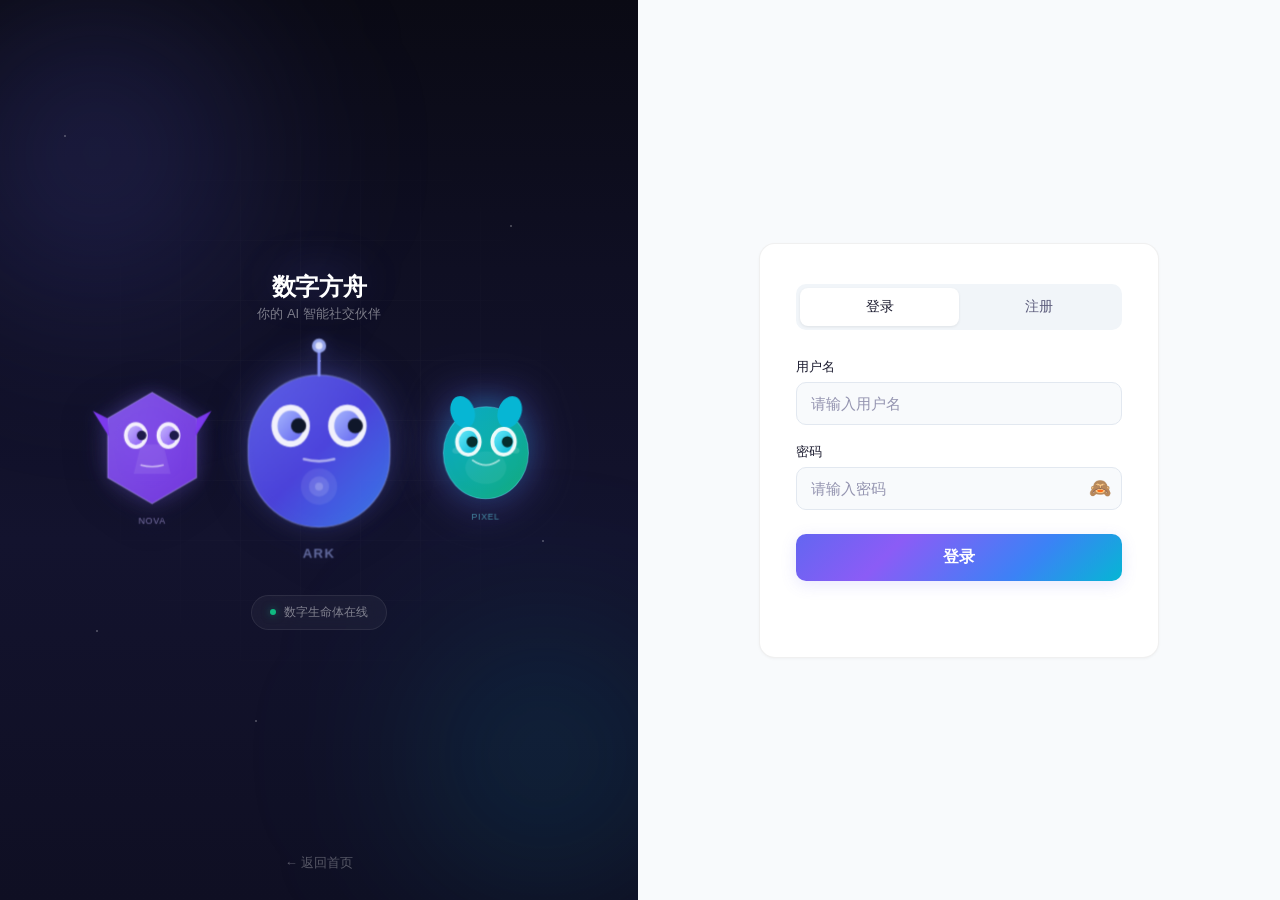
==== commit 8f819fd6: "v5.1: 输入栏放大 + 退出图标弹窗 + 完整表情库 + 自定义表情" ====
--- a/static/chat.html
+++ b/static/chat.html
@@ -268,7 +268,7 @@
         <div class="user-avatar" id="myAvatar"><img id="sidebarAvatarImg" src="" style="display:none;width:100%;height:100%;border-radius:50%;object-fit:cover;"><span id="sidebarAvatarFallback">😊</span><span class="online-dot" id="sidebarOnlineDot"></span></div>
         <span class="user-name" id="myUsername">加载中</span>
         <span class="self-status" id="myStatusDisplay"></span>
-      </div><span class="logout-link" id="logoutBtn">退出</span>
+      </div><span class="logout-icon" id="logoutBtn" title="退出登录">⏻</span>
     </div>
     <div class="sidebar-search"><div class="search-box"><span class="search-icon-inside">🔍</span><input type="text" placeholder="搜索" id="convSearchInput" oninput="onSearchConversations()" onfocus="onSearchConversations()"></div><div class="search-dropdown" id="searchDropdown"></div></div>
     <div class="conversation-list" id="conversationList">
@@ -285,7 +285,34 @@
         <div class="plus-menu-wrapper" id="plusMenuWrapper"><button class="plus-btn" id="plusBtn">+</button><span class="plus-badge" id="plusBadge"></span><div class="plus-dropdown" id="plusDropdown"><div class="plus-dropdown-item" onclick="showAddFriendModal()"><span class="plus-dropdown-icon">👤</span><span>添加好友</span></div><div class="plus-dropdown-item" onclick="showCreateGroupModal()"><span class="plus-dropdown-icon">👥</span><span>发起群聊</span></div></div></div></div>
     </div>
     <div class="message-list" id="messageList"><div class="message-empty" id="messageEmpty"><div class="empty-icon">💬</div><div class="empty-text">选择左侧会话开始聊天</div><div class="empty-sub">好友消息、群聊消息都在这里<br>开启你的数字方舟之旅 ✨</div></div></div>
-    <div class="chat-input-bar" id="chatInputBar" style="display:none;"><div class="chat-input-row"><button class="tool-btn" id="emojiBtn" title="表情">😊</button><textarea class="msg-textarea" id="msgInput" rows="1" placeholder="输入消息…" onkeydown="onInputKeydown(event)" oninput="autoResizeTextarea()"></textarea><input type="file" id="imageInput" style="display:none" accept="image/jpeg,image/png" onchange="onFileSelect(event,1)"><button class="tool-btn" onclick="document.getElementById('imageInput').click()" title="发送图片">🖼️</button><input type="file" id="fileInput" style="display:none" accept=".pdf,.docx,.xlsx,.pptx" onchange="onFileSelect(event,2)"><button class="tool-btn" onclick="document.getElementById('fileInput').click()" title="发送文件">📎</button><button class="send-btn" id="sendBtn" onclick="sendCurrentChatMessage()">发送</button></div><div class="emoji-panel" id="emojiPanel"></div></div>
+    <div class="chat-input-bar" id="chatInputBar" style="display:none;">
+      <div class="chat-input-main">
+        <textarea class="msg-textarea" id="msgInput" rows="3" placeholder="输入消息…" onkeydown="onInputKeydown(event)" oninput="autoResizeTextarea()"></textarea>
+        <button class="send-btn" id="sendBtn" onclick="sendCurrentChatMessage()">发送</button>
+      </div>
+      <div class="chat-input-tools">
+        <button class="tool-btn" id="emojiBtn" title="表情">😊</button>
+        <input type="file" id="imageInput" style="display:none" accept="image/jpeg,image/png" onchange="onFileSelect(event,1)">
+        <input type="file" id="fileInput" style="display:none" accept=".pdf,.docx,.xlsx,.pptx" onchange="onFileSelect(event,2)">
+        <button class="tool-btn" id="attachBtn" title="发送图片或文件" onclick="showAttachOptions()">📎</button>
+        <div class="attach-dropdown" id="attachDropdown">
+          <div class="attach-dropdown-item" onclick="document.getElementById('imageInput').click();document.getElementById('attachDropdown').classList.remove('visible');">🖼️ 发送图片</div>
+          <div class="attach-dropdown-item" onclick="document.getElementById('fileInput').click();document.getElementById('attachDropdown').classList.remove('visible');">📁 发送文件</div>
+        </div>
+      </div>
+      <div class="emoji-panel" id="emojiPanel"></div>
+    </div>
+  </div>
+</div>
+
+<!-- ====== 退出确认弹窗 ====== -->
+<div class="modal-overlay" id="logoutConfirmModal">
+  <div class="modal-box" style="width:320px;text-align:center;">
+    <p style="font-size:15px;color:var(--text-primary);margin-bottom:24px;line-height:1.6;">确定要退出登录吗？</p>
+    <div style="display:flex;gap:10px;">
+      <button class="btn-cancel" onclick="closeModal('logoutConfirmModal')" style="flex:1;padding:10px;border-radius:8px;border:1px solid var(--border-light);background:var(--bg-input);color:var(--text-primary);cursor:pointer;font-size:14px;">取消</button>
+      <button class="btn-confirm" onclick="confirmLogout()" style="flex:1;padding:10px;border-radius:8px;border:none;background:var(--wechat-green);color:#fff;cursor:pointer;font-size:14px;font-weight:550;">确定退出</button>
+    </div>
   </div>
 </div>
 
--- a/static/css/style.css
+++ b/static/css/style.css
@@ -215,6 +215,12 @@
   transition:all var(--fast) var(--ease);
 }
 .sidebar-top .logout-link:hover { color:var(--unread); background:rgba(239,68,68,0.06); }
+.logout-icon {
+  font-size:16px; color:var(--text-tertiary); cursor:pointer;
+  padding:6px 10px; border-radius:var(--radius-sm);
+  transition:all var(--fast) var(--ease);
+}
+.logout-icon:hover { color:var(--unread); background:rgba(239,68,68,0.06); }
 
 /* 搜索 */
 .sidebar-search { padding:0 14px 12px; position:relative; }
@@ -525,60 +531,98 @@
 .msg-read-status.clickable:hover { color:var(--wechat-green); }
 
 /* ============================================
-   五、底部输入栏
+   五、底部输入栏（v5.1 放大版）
    ============================================ */
 .chat-input-bar {
-  padding:12px 20px 16px;
+  padding:16px 20px 12px;
   background:var(--bg-white);
   border-top:1px solid var(--border-light);
-}
-.chat-input-row { display:flex; align-items:flex-end; gap:8px; }
+  position:relative;
+}
+/* 主行：输入框+发送按钮 */
+.chat-input-main {
+  display:flex; align-items:flex-end; gap:10px;
+}
+.chat-input-main .msg-textarea {
+  flex:1; min-height:90px; max-height:200px; padding:14px 18px;
+  border-radius:16px; background:var(--bg-input);
+  font-size:15px; color:var(--text-primary); resize:none;
+  line-height:1.6; border:1.5px solid transparent;
+  transition:all var(--fast) var(--ease);
+}
+.chat-input-main .msg-textarea::placeholder { color:var(--text-tertiary); }
+.chat-input-main .msg-textarea:focus {
+  background:var(--bg-white); border-color:var(--wechat-green);
+  box-shadow:0 0 0 3px var(--wechat-green-glow);
+}
+.chat-input-main .send-btn {
+  padding:10px 26px; background:var(--wechat-green); color:#fff;
+  border-radius:var(--radius); font-size:15px; font-weight:550; align-self:flex-end;
+  transition:all var(--fast) var(--ease); flex-shrink:0;
+  box-shadow:0 2px 6px rgba(34,197,94,0.15); border:none;
+  height:42px;
+}
+.chat-input-main .send-btn:hover {
+  background:var(--wechat-green-hover); transform:scale(1.03);
+  box-shadow:0 4px 14px rgba(34,197,94,0.25);
+}
+.chat-input-main .send-btn:active { transform:scale(0.97); }
+
+/* 工具行：表情+附件按钮放在输入框左下 */
+.chat-input-tools {
+  display:flex; align-items:center; gap:4px;
+  padding:4px 0 0 4px; position:relative;
+}
+.chat-input-tools .tool-btn {
+  font-size:20px; color:var(--text-secondary); padding:6px 8px;
+  border-radius:var(--radius-sm);
+  transition:all var(--fast) var(--ease); flex-shrink:0;
+  cursor:pointer; background:none; border:none;
+}
+.chat-input-tools .tool-btn:hover { color:var(--wechat-green); background:var(--bg-hover); }
+
+/* 附件下拉 */
+.attach-dropdown {
+  display:none; position:absolute; left:60px; bottom:44px;
+  background:var(--bg-white); border-radius:var(--radius);
+  box-shadow:var(--shadow-lg); z-index:10; min-width:140px;
+  border:1px solid var(--border-light); padding:4px 0;
+}
+.attach-dropdown.visible { display:block; animation:fadeIn 0.12s var(--ease); }
+.attach-dropdown-item {
+  padding:10px 16px; font-size:14px; color:var(--text-primary);
+  cursor:pointer; transition:background var(--fast) var(--ease);
+}
+.attach-dropdown-item:hover { background:var(--bg-hover); }
+
+/* 兼容旧的 tool-btn 引用（顶栏等） */
 .chat-input-row .tool-btn {
   font-size:22px; color:var(--text-secondary); padding:8px;
   border-radius:var(--radius-sm);
   transition:all var(--fast) var(--ease); flex-shrink:0;
 }
 .chat-input-row .tool-btn:hover { color:var(--wechat-green); }
-.chat-input-row .msg-textarea {
-  flex:1; min-height:40px; max-height:120px; padding:10px 14px;
-  border-radius:var(--radius); background:var(--bg-input);
-  font-size:14px; color:var(--text-primary); resize:none;
-  line-height:1.5; border:1.5px solid transparent;
-  transition:all var(--fast) var(--ease);
-}
-.chat-input-row .msg-textarea::placeholder { color:var(--text-tertiary); }
-.chat-input-row .msg-textarea:focus {
-  background:var(--bg-white); border-color:var(--wechat-green);
-  box-shadow:0 0 0 3px var(--wechat-green-glow);
-}
-.chat-input-row .send-btn {
-  padding:8px 22px; background:var(--wechat-green); color:#fff;
-  border-radius:var(--radius-sm); font-size:14px; font-weight:550;
-  transition:all var(--fast) var(--ease); flex-shrink:0;
-  box-shadow:0 2px 6px rgba(34,197,94,0.15);
-}
-.chat-input-row .send-btn:hover {
-  background:var(--wechat-green-hover);
-  transform:scale(1.03);
-  box-shadow:0 4px 14px rgba(34,197,94,0.25);
-}
-.chat-input-row .send-btn:active { transform:scale(0.97); }
 
 /* 表情面板 */
 .emoji-panel {
-  position:absolute; bottom:76px; left:50%; transform:translateX(-50%);
+  position:absolute; bottom:48px; left:4px;
   background:var(--bg-white); border-radius:var(--radius);
-  padding:10px; display:none; flex-wrap:wrap; gap:4px;
-  box-shadow:var(--shadow-lg); z-index:10; width:270px;
-  border:1px solid var(--border-light);
+  padding:8px; display:none; flex-wrap:wrap; gap:3px;
+  box-shadow:var(--shadow-lg); z-index:10; width:310px; max-height:280px;
+  overflow-y:auto; border:1px solid var(--border-light);
 }
 .emoji-panel.visible { display:flex; animation:fadeInUp 0.15s var(--ease); }
 .emoji-panel .emoji-item {
-  font-size:26px; padding:5px; cursor:pointer; border-radius:8px;
+  font-size:22px; padding:4px; cursor:pointer; border-radius:6px;
   transition:all var(--fast) var(--ease);
-  width:34px; height:34px; display:flex; align-items:center; justify-content:center;
+  width:30px; height:30px; display:flex; align-items:center; justify-content:center;
 }
 .emoji-panel .emoji-item:hover { background:var(--bg-hover); transform:scale(1.15); }
+.emoji-add-btn {
+  background:var(--green-light); color:var(--wechat-green);
+  font-weight:bold; font-size:18px !important;
+}
+.emoji-add-btn:hover { background:var(--wechat-green-soft) !important; }
 
 /* ============================================
    六、右键菜单
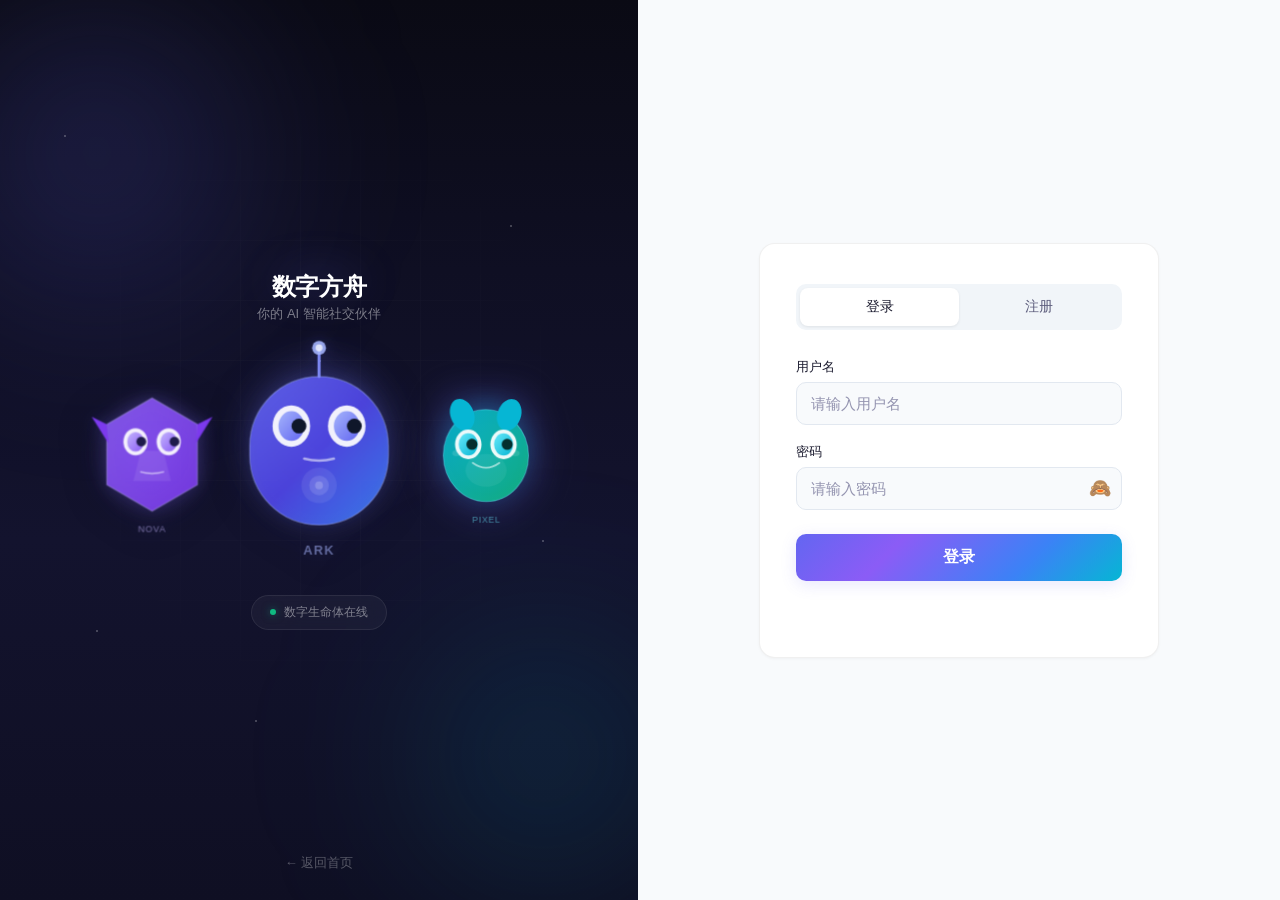
==== commit a2cd954d: "v5.2: 三个关键Bug修复 — 改密码API + 跨账号数据隔离 + 表情面板加固" ====
--- a/static/chat.html
+++ b/static/chat.html
@@ -292,14 +292,12 @@
       </div>
       <div class="chat-input-tools">
         <button class="tool-btn" id="emojiBtn" title="表情">😊</button>
+        <input type="file" id="attachInput" style="display:none" accept="image/jpeg,image/png,.pdf,.docx,.xlsx,.pptx" onchange="onAttachSelect(event)">
         <input type="file" id="imageInput" style="display:none" accept="image/jpeg,image/png" onchange="onFileSelect(event,1)">
         <input type="file" id="fileInput" style="display:none" accept=".pdf,.docx,.xlsx,.pptx" onchange="onFileSelect(event,2)">
-        <button class="tool-btn" id="attachBtn" title="发送图片或文件" onclick="showAttachOptions()">📎</button>
-        <div class="attach-dropdown" id="attachDropdown">
-          <div class="attach-dropdown-item" onclick="document.getElementById('imageInput').click();document.getElementById('attachDropdown').classList.remove('visible');">🖼️ 发送图片</div>
-          <div class="attach-dropdown-item" onclick="document.getElementById('fileInput').click();document.getElementById('attachDropdown').classList.remove('visible');">📁 发送文件</div>
-        </div>
-      </div>
+        <button class="tool-btn" id="attachBtn" title="发送图片或文件" onclick="document.getElementById('attachInput').click()">📎</button>
+      </div>
+      <input type="file" id="customEmojiInput" style="display:none" accept="image/jpeg,image/png" onchange="onCustomEmojiSelect(event)">
       <div class="emoji-panel" id="emojiPanel"></div>
     </div>
   </div>
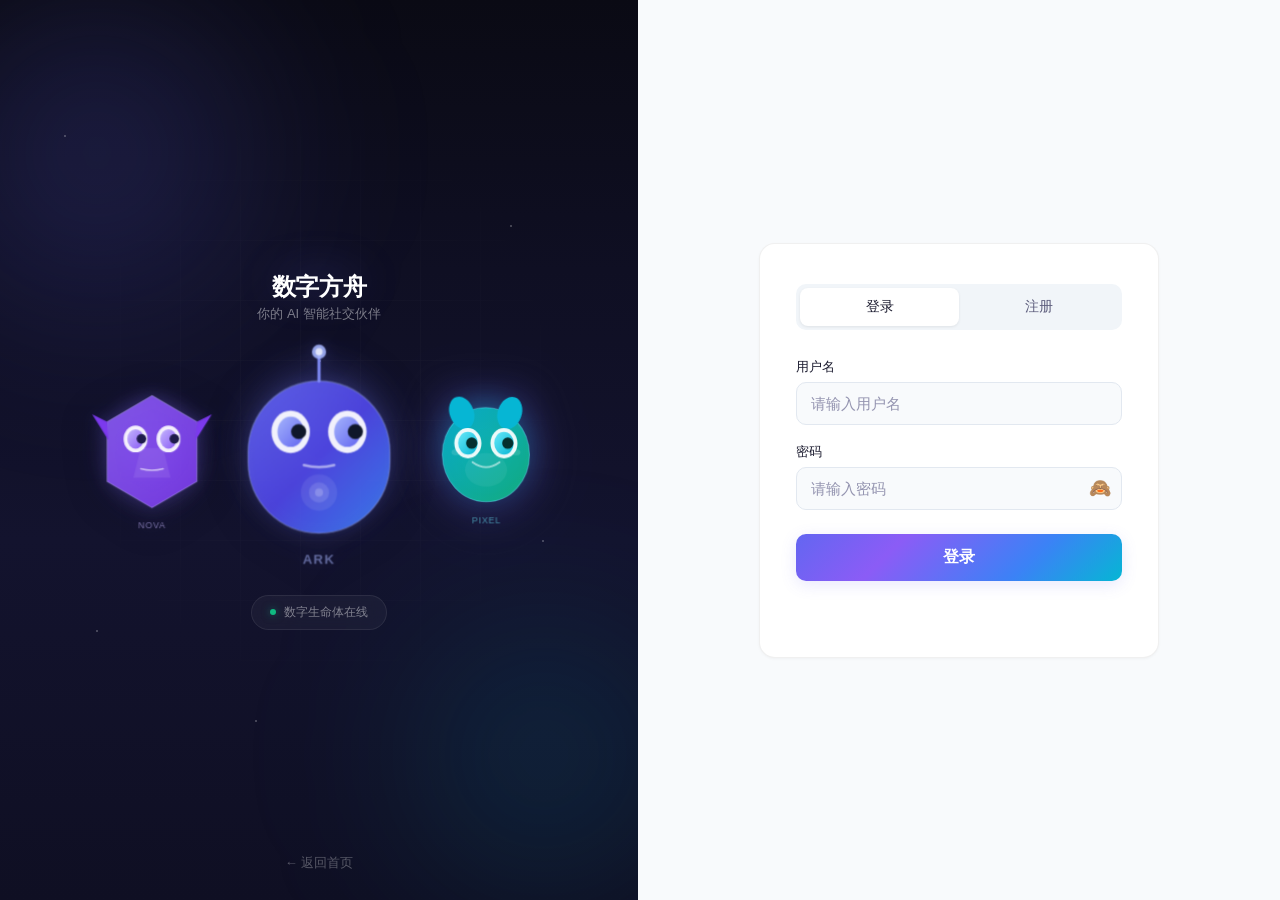
==== commit 55e48ad6: "v5.3: 完整头像系统 — 好友/群聊/消息头像显示 + 别人能看到" ====
--- a/static/chat.html
+++ b/static/chat.html
@@ -125,7 +125,7 @@
       <input type="file" id="avatarUpload" accept="image/jpeg,image/png" onchange="uploadAvatar(event)" style="display:none;">
     </div>
     <div class="profile-field" id="nicknameField"><span class="profile-field-val" id="profileNickname">加载中</span><span class="profile-field-edit" onclick="editNickname()">✎</span></div>
-    <div class="profile-field-edit-area" id="nicknameEditArea" style="display:none;"><input type="text" class="input-row" id="nicknameInput" maxlength="12" placeholder="昵称(2-12字)" onblur="saveNickname()" onkeydown="if(event.key==='Enter')saveNickname()"></div>
+    <div class="profile-field-edit-area" id="nicknameEditArea" style="display:none;"><input type="text" class="input-row" id="nicknameInput" maxlength="12" placeholder="昵称(2-12字)" onkeydown="if(event.key==='Enter')saveNickname()"><div style="display:flex;gap:6px;margin-top:6px;"><button class="btn-confirm" onclick="saveNickname()" style="padding:6px 18px;border-radius:6px;background:var(--wechat-green);color:#fff;border:none;cursor:pointer;font-size:13px;">确定</button><button class="btn-cancel" onclick="document.getElementById('nicknameEditArea').style.display='none'" style="padding:6px 18px;border-radius:6px;background:var(--bg-input);color:var(--text-secondary);border:none;cursor:pointer;font-size:13px;">取消</button></div></div>
     <div class="profile-status-row"><span class="profile-status-label">状态</span><span class="profile-status-val" id="profileStatus" onclick="editStatus()">未设置</span></div>
     <div class="profile-field-edit-area" id="statusEditArea" style="display:none;"><input type="text" class="input-row" id="statusInput" maxlength="20" placeholder="输入个性状态(最多20字)" onblur="saveStatus()" onkeydown="if(event.key==='Enter')saveStatus()"></div>
     <button class="btn-full light" onclick="showSettings()" style="margin-top:14px;">⚙ 设置</button>
--- a/static/css/style.css
+++ b/static/css/style.css
@@ -437,8 +437,15 @@
   background:var(--wechat-green);
   flex-shrink:0; display:flex; align-items:center;
   justify-content:center; font-size:14px; font-weight:600; color:#fff;
-  margin-top:2px;
-}
+  margin-top:2px; overflow:hidden;
+}
+.msg-sender-avatar img { width:100%; height:100%; border-radius:50%; object-fit:cover; }
+
+/* 会话列表头像支持 img */
+.conv-avatar {
+  overflow:hidden;
+}
+.conv-avatar img { width:100%; height:100%; border-radius:50%; object-fit:cover; }
 .msg-row.other .msg-inner-wrap {
   display:flex; flex-direction:column; align-items:flex-start;
 }
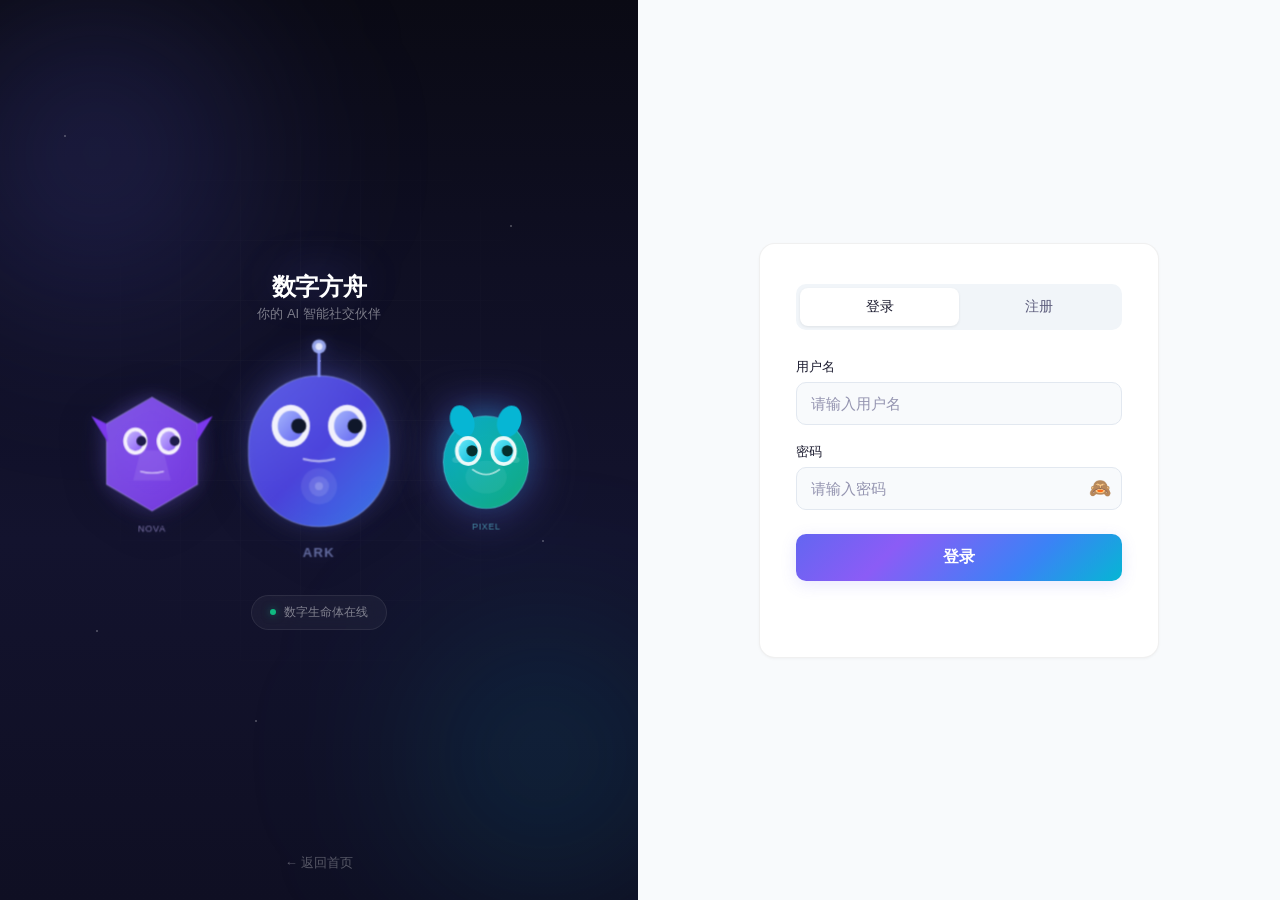
==== commit 4c17b02f: "v6.0: 群邀请系统重构 + 弹窗CSS修复 + 聊天清除/收藏优化 === 群聊邀请系统重构 === - api/group.py: 重写 /join 邀请流程，统一为「邀请→被邀请者同意→入群」" ====
--- a/static/chat.html
+++ b/static/chat.html
@@ -4,7 +4,7 @@
   <meta charset="UTF-8">
   <meta name="viewport" content="width=device-width, initial-scale=1.0">
   <title>数字方舟</title>
-  <link rel="stylesheet" href="/static/css/style.css?v=5.0">
+  <link rel="stylesheet" href="/static/css/style.css?v=6.0">
 </head>
 <body>
 <!-- ====== 会话右键菜单 ====== -->
@@ -241,6 +241,30 @@
   </div>
 </div>
 
+<!-- ====== 群通知弹窗 ====== -->
+<div class="modal-overlay" id="groupInviteModal">
+  <div class="modal-box" style="max-width:380px;">
+    <span class="modal-back-arrow" onclick="closeModal('groupInviteModal')">←</span>
+    <h3>🔔 群通知</h3>
+    <div id="groupInviteContent" style="max-height:320px;overflow-y:auto;"></div>
+    <div class="modal-footer" style="margin-top:12px;"><button class="btn-cancel" onclick="closeModal('groupInviteModal')">关闭</button></div>
+  </div>
+</div>
+
+<!-- ====== 邀请好友入群弹窗 ====== -->
+<div class="modal-overlay" id="inviteToGroupModal">
+  <div class="modal-box" style="max-width:360px;">
+    <span class="modal-back-arrow" onclick="closeModal('inviteToGroupModal');showGroupManagePanel()">←</span>
+    <h3>邀请好友入群</h3>
+    <p style="font-size:13px;color:var(--text-sub);margin-bottom:8px;">选择要邀请的好友（可多选）：</p>
+    <div class="modal-check-list" id="inviteMemberCheckboxes" style="max-height:240px;overflow-y:auto;"></div>
+    <div class="modal-footer" style="margin-top:12px;">
+      <button class="btn-confirm" onclick="inviteToGroup()">确认邀请</button>
+      <button class="btn-cancel" onclick="closeModal('inviteToGroupModal');showGroupManagePanel()">取消</button>
+    </div>
+  </div>
+</div>
+
 <!-- ====== 入群申请列表 ====== -->
 <div class="modal-overlay" id="joinRequestsModal">
   <div class="modal-box" style="max-width:360px;">
--- a/static/css/style.css
+++ b/static/css/style.css
@@ -1,78 +1,55 @@
 /* ============================================
-   数字方舟 — 聊天主界面 v5.0
+   数字方舟 — 聊天主界面 v6.0
    微信风格 · 纯白极简 · 绿色气泡 · 呼吸感
    发送: #22C55E 微信绿  |  接收: #F1F5F9 浅灰
    ============================================ */
 
-/* ====== CSS 变量 ====== */
+/* ====== 基础变量（Light 主题默认） ====== */
 :root {
-  /* 微信品牌色 */
   --wechat-green: #22C55E;
   --wechat-green-hover: #16A34A;
-  --wechat-green-light: #F0FDF4;
-  --wechat-green-soft: #DCFCE7;
-  --wechat-green-glow: rgba(34,197,94,0.15);
-
-  /* 表面 */
-  --bg-body: #F5F5F5;
+  --wechat-green-glow: rgba(34,197,94,0.25);
+  --wechat-green-light: rgba(34,197,94,0.06);
+  --wechat-green-soft: rgba(34,197,94,0.12);
+  --red: #EF4444;
+  --unread: #EF4444;
+  --radius: 10px;
+  --radius-sm: 8px;
+  --radius-lg: 14px;
+  --radius-full: 99px;
+  --fast: 0.18s;
+  --normal: 0.25s;
+  --ease: cubic-bezier(0.34, 0.16, 0.2, 1);
+  --bg-body: #F0F2F5;
   --bg-white: #FFFFFF;
-  --bg-sidebar: #FAFAFA;
+  --bg-sidebar: #F8F9FA;
   --bg-input: #F3F4F6;
-  --bg-hover: #F5F5F5;
-  --bg-active: #F0FDF4;
+  --bg-hover: #E5E7EB;
+  --bg-active: rgba(34,197,94,0.08);
   --bg-bubble-other: #F1F5F9;
-  --bg-bubble-other-hover: #E8ECF1;
-
-  /* 文字 */
-  --text-primary: #111827;
+  --bg-bubble-other-hover: #E5E7EB;
+  --text-primary: #1F2937;
   --text-secondary: #6B7280;
   --text-tertiary: #9CA3AF;
-  --text-inverse: #FFFFFF;
-
-  /* 边框 */
-  --border-light: #E5E7EB;
-  --border-medium: #D1D5DB;
-
-  /* 状态 */
-  --online: #22C55E;
-  --unread: #EF4444;
-
-  /* 圆角 */
-  --radius-sm: 6px;
-  --radius: 12px;
-  --radius-lg: 18px;
-  --radius-full: 9999px;
-
-  /* 阴影 */
-  --shadow-xs: 0 1px 2px rgba(0,0,0,0.03);
-  --shadow-sm: 0 1px 3px rgba(0,0,0,0.05);
-  --shadow-md: 0 4px 12px rgba(0,0,0,0.06);
-  --shadow-lg: 0 8px 24px rgba(0,0,0,0.08);
-
-  /* 过渡 */
-  --ease: cubic-bezier(0.4, 0, 0.2, 1);
-  --fast: 0.15s;
-  --normal: 0.25s;
-
-  /* 字体 */
-  --font: -apple-system, BlinkMacSystemFont, "PingFang SC", "Microsoft YaHei", "Helvetica Neue", sans-serif;
-
-  /* 向后兼容别名 (ui.js 内联样式引用) */
-  --green: #22C55E;
-  --green-hover: #16A34A;
-  --green-light: #F0FDF4;
-  --red: #EF4444;
-  --text-main: #111827;
+  --text-main: #1F2937;
   --text-sub: #6B7280;
   --text-muted: #9CA3AF;
   --border: #E5E7EB;
-  --border-light: #F3F4F6;
+  --border-light: #E5E7EB;
+  --border-medium: #D1D5DB;
   --bg-card: #FFFFFF;
-  --bg-hover: #F5F5F5;
-  --bubble-self: #22C55E;
-  --bubble-self-text: #FFFFFF;
   --bubble-other: #F1F5F9;
-  --bubble-other-text: #111827;
+  --bubble-other-text: #1F2937;
+  --green-light: rgba(34,197,94,0.08);
+  --green: #22C55E;
+  --online: #22C55E;
+  --text-inverse: #FFFFFF;
+  --font: -apple-system, BlinkMacSystemFont, "Segoe UI", Roboto, "Helvetica Neue", Arial, "PingFang SC", "Microsoft YaHei", sans-serif;
+  --shadow-xs: 0 1px 2px rgba(0,0,0,0.04);
+  --shadow-sm: 0 1px 3px rgba(0,0,0,0.06);
+  --shadow-md: 0 4px 12px rgba(0,0,0,0.08);
+  --shadow-lg: 0 8px 24px rgba(0,0,0,0.1);
+  --font-size: 14px;
 }
 
 /* ====== 暗色主题 ====== */
@@ -104,6 +81,9 @@
   --bubble-other: #374151;
   --bubble-other-text: #F3F4F6;
   --green-light: rgba(34,197,94,0.10);
+  --online: #22C55E;
+  --text-inverse: #FFFFFF;
+  --font: -apple-system, BlinkMacSystemFont, "Segoe UI", Roboto, "Helvetica Neue", Arial, "PingFang SC", "Microsoft YaHei", sans-serif;
 }
 
 /* ====== Reset ====== */
@@ -145,6 +125,10 @@
   0%,100% { transform:scale(1); opacity:1; }
   50% { transform:scale(1.03); opacity:0.85; }
 }
+@keyframes pulseText {
+  0%,100% { opacity:1; }
+  50% { opacity:0.5; }
+}
 @keyframes msgIn {
   from { opacity:0; transform:translateY(8px) scale(0.98); }
   to { opacity:1; transform:translateY(0) scale(1); }
@@ -160,24 +144,21 @@
 .skeleton-line.short { width:60%; }
 .skeleton-line.long { width:90%; }
 
-/* ============================================
-   一、主布局
-   ============================================ */
+/* ====== 主布局 ====== */
 .chat-layout {
   display:flex; height:100vh; background:var(--bg-body);
-}
-
-/* ============================================
-   二、左侧边栏
-   ============================================ */
+  position:relative;
+}
+
+/* ====== 左侧边栏 ====== */
 .sidebar-left {
   width:280px; min-width:280px;
   background:var(--bg-sidebar);
   border-right:1px solid var(--border-light);
   display:flex; flex-direction:column;
-}
-
-/* 侧栏顶部 */
+  z-index:10;
+}
+
 .sidebar-top {
   padding:20px 18px 16px;
   display:flex; align-items:center; justify-content:space-between;
@@ -240,16 +221,18 @@
 /* 会话列表 */
 .conversation-list { flex:1; overflow-y:auto; padding:0 8px; }
 .conv-item {
-  display:flex; align-items:center; padding:12px 12px; margin:1px 0;
+  display:flex; align-items:center; padding:12px 12px; margin:2px 0;
   border-radius:var(--radius); cursor:pointer; position:relative;
-  transition:background var(--fast) var(--ease);
-}
-.conv-item:hover { background:#F5F5F5; }
+  transition:all var(--normal) var(--ease);
+  overflow:hidden;
+}
+.conv-item:hover { background:var(--bg-hover); transform:translateX(3px); }
 .conv-item.active {
-  background:#F0FDF4;
-}
-.conv-item.active .conv-info .conv-name { font-weight:650; }
-.conv-item.pinned { background:#F0FDF4; }
+  background:var(--bg-active);
+  box-shadow:inset 3px 0 0 var(--wechat-green);
+}
+.conv-item.active .conv-info .conv-name { font-weight:650; color:var(--wechat-green); }
+.conv-item.pinned { background:var(--wechat-green-light); }
 .conv-item.new-highlight {
   animation:highlightPulse 1.5s var(--ease);
 }
@@ -263,8 +246,10 @@
   background:var(--wechat-green);
   flex-shrink:0; display:flex; align-items:center;
   justify-content:center; font-size:18px; color:#fff; margin-right:12px;
+  overflow:hidden;
 }
 .conv-avatar.group-avatar { background:#22C55E; }
+.conv-avatar img { width:100%; height:100%; border-radius:50%; object-fit:cover; }
 .conv-info { flex:1; min-width:0; }
 .conv-info .conv-name {
   font-size:14px; color:var(--text-primary);
@@ -293,10 +278,8 @@
   position:absolute; right:14px; bottom:10px;
 }
 
-/* 骨架屏会话 */
 .conv-skeleton { display:flex; align-items:center; padding:14px 16px; gap:12px; }
 
-/* 搜索下拉 */
 .search-dropdown {
   display:none; position:absolute; left:14px; right:14px; top:42px;
   background:var(--bg-white); border-radius:var(--radius);
@@ -316,29 +299,23 @@
   display:flex; align-items:center; justify-content:center; font-size:15px;
 }
 
-/* ============================================
-   三、聊天主区域
-   ============================================ */
+/* ====== 聊天主区域 ====== */
 .chat-main {
   flex:1; display:flex; flex-direction:column;
   background:var(--bg-body); min-width:0; position:relative;
 }
 
-/* 顶栏 */
 .chat-topbar {
   padding:16px 24px;
   background:var(--bg-white);
   border-bottom:1px solid var(--border-light);
+  box-shadow:0 1px 4px rgba(0,0,0,0.02);
   display:flex; align-items:center; justify-content:space-between;
   min-height:62px;
 }
-.chat-topbar .chat-target-name {
-  font-size:16px; font-weight:600; color:var(--text-primary);
-}
-.chat-topbar .chat-target-desc {
-  font-size:12px; color:var(--text-secondary); margin-top:2px;
-}
-.typing-indicator { font-size:12px; color:var(--wechat-green); font-style:italic; }
+.chat-topbar .chat-target-name { font-size:16px; font-weight:600; color:var(--text-primary); }
+.chat-topbar .chat-target-desc { font-size:12px; color:var(--text-secondary); margin-top:2px; }
+.typing-indicator { font-size:12px; color:var(--wechat-green); font-style:italic; animation:pulseText 1.5s ease-in-out infinite; }
 .topbar-actions { display:flex; align-items:center; gap:8px; }
 
 .theme-toggle {
@@ -355,10 +332,7 @@
   display:flex; align-items:center; justify-content:center; cursor:pointer;
   transition:all var(--fast) var(--ease);
 }
-.plus-btn:hover {
-  background:var(--wechat-green); color:#fff;
-  transform:rotate(90deg);
-}
+.plus-btn:hover { background:var(--wechat-green); color:#fff; transform:rotate(90deg); }
 .plus-badge {
   display:none; position:absolute; top:-2px; right:-2px;
   width:8px; height:8px; border-radius:50%; background:var(--unread); pointer-events:none;
@@ -386,26 +360,25 @@
 }
 .more-btn:hover { color:var(--wechat-green); background:var(--bg-hover); }
 
-/* 消息列表 */
+/* 消息列表 - 软渐变聊天背景 */
 .message-list {
   flex:1; overflow-y:auto; padding:20px 24px;
-  background:var(--bg-body);
-}
-
-/* 空状态 */
-.message-empty {
-  text-align:center; padding-top:140px; color:var(--text-tertiary);
-}
+  background:
+    radial-gradient(ellipse at 20% 15%, rgba(34,197,94,0.05) 0%, transparent 55%),
+    radial-gradient(ellipse at 85% 85%, rgba(59,130,246,0.03) 0%, transparent 50%),
+    radial-gradient(ellipse at 50% 50%, rgba(139,92,246,0.02) 0%, transparent 60%),
+    var(--bg-body);
+}
+
+.message-empty { text-align:center; padding-top:140px; color:var(--text-tertiary); }
 .message-empty .empty-icon {
-  font-size:56px; margin-bottom:12px;
-  animation:breathe 4s ease-in-out infinite;
+  font-size:64px; margin-bottom:16px;
+  animation:breathe 3s ease-in-out infinite;
+  filter:drop-shadow(0 4px 12px rgba(34,197,94,0.15));
 }
 .message-empty .empty-text { font-size:15px; color:var(--text-secondary); }
-.message-empty .empty-sub {
-  font-size:13px; margin-top:6px; color:var(--text-tertiary);
-}
-
-/* 日期分割线 */
+.message-empty .empty-sub { font-size:13px; margin-top:6px; color:var(--text-tertiary); }
+
 .time-divider {
   text-align:center; margin:22px 0; font-size:12px; color:var(--text-tertiary);
   display:flex; align-items:center; gap:12px;
@@ -413,25 +386,18 @@
 .time-divider::before, .time-divider::after {
   content:''; flex:1; height:1px; background:var(--border-light);
 }
-.time-divider span {
-  background:var(--bg-body); padding:4px 12px; border-radius:var(--radius-full);
-  font-size:11px; white-space:nowrap;
-}
-
+.time-divider span { background:var(--bg-body); padding:4px 12px; border-radius:var(--radius-full); font-size:11px; white-space:nowrap; }
 .system-msg span { color:var(--text-tertiary); font-style:italic; font-size:12px; }
 
-/* ============================================
-   四、消息气泡（微信风格）
-   ============================================ */
+/* ====== 消息气泡 ====== */
 .msg-row {
-  display:flex; margin-bottom:18px;
-  animation:msgIn 0.3s var(--ease) both;
-  align-items:flex-start; gap:8px;
+  display:flex; margin-bottom:20px;
+  animation:msgIn 0.35s cubic-bezier(0.34, 0.16, 0.2, 1) both;
+  align-items:flex-start; gap:10px;
 }
 .msg-row.me { justify-content:flex-end; }
 .msg-row.other { justify-content:flex-start; }
 
-/* 发送者头像 */
 .msg-sender-avatar {
   width:34px; height:34px; border-radius:50%;
   background:var(--wechat-green);
@@ -440,116 +406,80 @@
   margin-top:2px; overflow:hidden;
 }
 .msg-sender-avatar img { width:100%; height:100%; border-radius:50%; object-fit:cover; }
-
-/* 会话列表头像支持 img */
-.conv-avatar {
-  overflow:hidden;
-}
-.conv-avatar img { width:100%; height:100%; border-radius:50%; object-fit:cover; }
-.msg-row.other .msg-inner-wrap {
-  display:flex; flex-direction:column; align-items:flex-start;
-}
-.msg-sender-name {
-  font-size:11px; color:var(--text-tertiary); margin-bottom:3px; padding-left:2px;
-}
-
-/* 气泡外层 */
+.msg-row.other .msg-inner-wrap { display:flex; flex-direction:column; align-items:flex-start; }
+.msg-sender-name { font-size:11px; color:var(--text-tertiary); margin-bottom:3px; padding-left:2px; }
 .msg-bubble-wrap { max-width:65%; }
 .msg-row.me .msg-bubble-wrap { align-items:flex-end; }
 .msg-row.other .msg-bubble-wrap { align-items:flex-start; }
 
-/* ====== 接收消息气泡 ====== */
+/* 接收消息气泡 */
 .msg-row.other .msg-bubble {
   background:var(--bg-bubble-other); color:var(--text-primary);
   padding:10px 14px;
   border-radius:4px 18px 18px 18px;
   font-size:15px; line-height:1.55; word-break:break-word;
-  box-shadow:var(--shadow-xs); position:relative;
-  transition:background var(--fast) var(--ease);
-}
-.msg-row.other .msg-bubble:hover { background:var(--bg-bubble-other-hover); }
-
-/* ====== 发送消息气泡 ====== */
+  box-shadow:0 1px 3px rgba(0,0,0,0.05), 0 2px 8px rgba(0,0,0,0.03);
+  position:relative; border:1px solid rgba(255,255,255,0.5);
+  transition:all var(--fast) var(--ease);
+}
+.msg-row.other .msg-bubble:hover {
+  background:var(--bg-bubble-other-hover);
+  box-shadow:0 2px 8px rgba(0,0,0,0.06), 0 4px 14px rgba(0,0,0,0.04);
+}
+
+/* 发送消息气泡 */
 .msg-row.me .msg-bubble {
-  background:var(--wechat-green); color:var(--text-inverse);
+  background:linear-gradient(135deg, #22C55E 0%, #16A34A 100%); color:var(--text-inverse);
   padding:10px 14px;
   border-radius:18px 4px 18px 18px;
   font-size:15px; line-height:1.55; word-break:break-word;
-  box-shadow:0 1px 4px rgba(34,197,94,0.18); position:relative;
-  transition:all var(--fast) var(--ease);
+  box-shadow:0 2px 8px rgba(34,197,94,0.22), 0 4px 16px rgba(34,197,94,0.12);
+  position:relative; transition:all var(--fast) var(--ease);
 }
 .msg-row.me .msg-bubble:hover {
-  background:var(--wechat-green-hover);
-  box-shadow:0 3px 10px rgba(34,197,94,0.25);
-}
-
-/* ====== 气泡小尾巴 (CSS 三角形) ====== */
-/* 接收气泡尾巴 — 左上角 */
+  background:linear-gradient(135deg, #16A34A 0%, #15803D 100%);
+  box-shadow:0 4px 14px rgba(34,197,94,0.3);
+}
+
+/* 气泡小尾巴 */
 .msg-row.other .msg-bubble::before {
   content:''; position:absolute;
-  top:8px; left:-6px;
-  width:0; height:0;
+  top:8px; left:-6px; width:0; height:0;
   border-top:6px solid transparent;
   border-bottom:6px solid transparent;
   border-right:8px solid var(--bg-bubble-other);
 }
-/* 发送气泡尾巴 — 右上角 */
 .msg-row.me .msg-bubble::after {
   content:''; position:absolute;
-  top:8px; right:-6px;
-  width:0; height:0;
+  top:8px; right:-6px; width:0; height:0;
   border-top:6px solid transparent;
   border-bottom:6px solid transparent;
-  border-left:8px solid var(--wechat-green);
-}
-[data-theme="dark"] .msg-row.other .msg-bubble::before {
-  border-right-color: var(--bg-bubble-other);
-}
-
-/* 消息内图片 */
-.msg-bubble img.msg-image {
-  max-width:220px; max-height:220px; border-radius:8px;
-  cursor:pointer; display:block;
-  transition:opacity var(--fast) var(--ease);
-}
+  border-left:8px solid #22C55E;
+}
+[data-theme="dark"] .msg-row.other .msg-bubble::before { border-right-color:var(--bg-bubble-other); }
+
+.msg-bubble img.msg-image { max-width:220px; max-height:220px; border-radius:8px; cursor:pointer; display:block; transition:opacity var(--fast) var(--ease); }
 .msg-bubble img.msg-image:hover { opacity:0.85; }
-
-/* 消息内文件 */
-.msg-bubble .msg-file-link {
-  display:flex; align-items:center; gap:8px; color:inherit; text-decoration:none;
-}
+.msg-bubble .msg-file-link { display:flex; align-items:center; gap:8px; color:inherit; text-decoration:none; }
 .msg-row.me .msg-bubble .msg-file-link { color:var(--text-inverse); }
 .msg-row.other .msg-bubble .msg-file-link { color:var(--text-primary); }
 .msg-bubble .msg-file-link .file-icon { font-size:28px; flex-shrink:0; }
-
-/* 消息时间 */
-.msg-time-text {
-  font-size:11px; color:var(--text-tertiary); margin-top:3px; padding:0 4px;
-}
-
-/* 已读状态 */
-.msg-read-status {
-  font-size:11px; margin-top:1px; padding:0 4px;
-  transition:all var(--fast) var(--ease);
-}
+.msg-time-text { font-size:11px; color:var(--text-tertiary); margin-top:3px; padding:0 4px; }
+.msg-read-status { font-size:11px; margin-top:1px; padding:0 4px; transition:all var(--fast) var(--ease); }
 .msg-read-status.read { color:var(--wechat-green); }
 .msg-read-status.unread { color:var(--text-tertiary); }
 .msg-read-status.clickable { cursor:pointer; }
 .msg-read-status.clickable:hover { color:var(--wechat-green); }
 
-/* ============================================
-   五、底部输入栏（v5.1 放大版）
-   ============================================ */
+/* ====== 输入栏 ====== */
 .chat-input-bar {
   padding:16px 20px 12px;
   background:var(--bg-white);
   border-top:1px solid var(--border-light);
   position:relative;
-}
-/* 主行：输入框+发送按钮 */
-.chat-input-main {
-  display:flex; align-items:flex-end; gap:10px;
-}
+  box-shadow:0 -2px 12px rgba(0,0,0,0.03);
+}
+.chat-input-main { display:flex; align-items:flex-end; gap:10px; }
 .chat-input-main .msg-textarea {
   flex:1; min-height:90px; max-height:200px; padding:14px 18px;
   border-radius:16px; background:var(--bg-input);
@@ -563,32 +493,27 @@
   box-shadow:0 0 0 3px var(--wechat-green-glow);
 }
 .chat-input-main .send-btn {
-  padding:10px 26px; background:var(--wechat-green); color:#fff;
+  padding:10px 26px; background:linear-gradient(135deg, #22C55E 0%, #16A34A 100%); color:#fff;
   border-radius:var(--radius); font-size:15px; font-weight:550; align-self:flex-end;
-  transition:all var(--fast) var(--ease); flex-shrink:0;
-  box-shadow:0 2px 6px rgba(34,197,94,0.15); border:none;
-  height:42px;
+  transition:all var(--normal) var(--ease); flex-shrink:0;
+  box-shadow:0 2px 8px rgba(34,197,94,0.22); border:none;
+  height:42px; letter-spacing:0.5px;
 }
 .chat-input-main .send-btn:hover {
-  background:var(--wechat-green-hover); transform:scale(1.03);
-  box-shadow:0 4px 14px rgba(34,197,94,0.25);
+  background:linear-gradient(135deg, #16A34A 0%, #15803D 100%);
+  transform:scale(1.04);
+  box-shadow:0 6px 20px rgba(34,197,94,0.3);
 }
 .chat-input-main .send-btn:active { transform:scale(0.97); }
 
-/* 工具行：表情+附件按钮放在输入框左下 */
-.chat-input-tools {
-  display:flex; align-items:center; gap:4px;
-  padding:4px 0 0 4px; position:relative;
-}
+.chat-input-tools { display:flex; align-items:center; gap:4px; padding:4px 0 0 4px; position:relative; }
 .chat-input-tools .tool-btn {
   font-size:20px; color:var(--text-secondary); padding:6px 8px;
-  border-radius:var(--radius-sm);
-  transition:all var(--fast) var(--ease); flex-shrink:0;
+  border-radius:var(--radius-sm); transition:all var(--fast) var(--ease); flex-shrink:0;
   cursor:pointer; background:none; border:none;
 }
 .chat-input-tools .tool-btn:hover { color:var(--wechat-green); background:var(--bg-hover); }
 
-/* 附件下拉 */
 .attach-dropdown {
   display:none; position:absolute; left:60px; bottom:44px;
   background:var(--bg-white); border-radius:var(--radius);
@@ -596,21 +521,11 @@
   border:1px solid var(--border-light); padding:4px 0;
 }
 .attach-dropdown.visible { display:block; animation:fadeIn 0.12s var(--ease); }
-.attach-dropdown-item {
-  padding:10px 16px; font-size:14px; color:var(--text-primary);
-  cursor:pointer; transition:background var(--fast) var(--ease);
-}
+.attach-dropdown-item { padding:10px 16px; font-size:14px; color:var(--text-primary); cursor:pointer; transition:background var(--fast) var(--ease); }
 .attach-dropdown-item:hover { background:var(--bg-hover); }
-
-/* 兼容旧的 tool-btn 引用（顶栏等） */
-.chat-input-row .tool-btn {
-  font-size:22px; color:var(--text-secondary); padding:8px;
-  border-radius:var(--radius-sm);
-  transition:all var(--fast) var(--ease); flex-shrink:0;
-}
+.chat-input-row .tool-btn { font-size:22px; color:var(--text-secondary); padding:8px; border-radius:var(--radius-sm); transition:all var(--fast) var(--ease); flex-shrink:0; }
 .chat-input-row .tool-btn:hover { color:var(--wechat-green); }
 
-/* 表情面板 */
 .emoji-panel {
   position:absolute; bottom:48px; left:4px;
   background:var(--bg-white); border-radius:var(--radius);
@@ -618,44 +533,31 @@
   box-shadow:var(--shadow-lg); z-index:10; width:310px; max-height:280px;
   overflow-y:auto; border:1px solid var(--border-light);
 }
-.emoji-panel.visible { display:flex; animation:fadeInUp 0.15s var(--ease); }
-.emoji-panel .emoji-item {
-  font-size:22px; padding:4px; cursor:pointer; border-radius:6px;
-  transition:all var(--fast) var(--ease);
-  width:30px; height:30px; display:flex; align-items:center; justify-content:center;
-}
+.emoji-panel.visible { display:flex; animation:fadeInUp 0.2s cubic-bezier(0.34, 0.16, 0.2, 1); }
+.emoji-panel .emoji-item { font-size:22px; padding:4px; cursor:pointer; border-radius:6px; transition:all var(--fast) var(--ease); width:30px; height:30px; display:flex; align-items:center; justify-content:center; }
 .emoji-panel .emoji-item:hover { background:var(--bg-hover); transform:scale(1.15); }
-.emoji-add-btn {
-  background:var(--green-light); color:var(--wechat-green);
-  font-weight:bold; font-size:18px !important;
-}
+.emoji-add-btn { background:var(--green-light); color:var(--wechat-green); font-weight:bold; font-size:18px !important; }
 .emoji-add-btn:hover { background:var(--wechat-green-soft) !important; }
 
-/* ============================================
-   六、右键菜单
-   ============================================ */
+/* ====== 右键菜单 ====== */
 .context-menu {
   display:none; position:fixed; z-index:300;
   background:var(--bg-white); border-radius:var(--radius);
   box-shadow:var(--shadow-lg); padding:4px 0; min-width:150px;
   border:1px solid var(--border-light);
 }
-.context-menu.visible { display:block; animation:fadeIn 0.12s var(--ease); }
-.ctx-item {
-  padding:10px 16px; font-size:13px; color:var(--text-primary);
-  cursor:pointer; transition:background var(--fast) var(--ease);
-}
+.context-menu.visible { display:block; animation:fadeIn 0.15s cubic-bezier(0.34, 0.16, 0.2, 1); }
+.ctx-item { padding:10px 16px; font-size:13px; color:var(--text-primary); cursor:pointer; transition:background var(--fast) var(--ease); }
 .ctx-item:hover { background:var(--bg-hover); }
 .ctx-sep { height:1px; background:var(--border-light); margin:4px 0; }
 .ctx-danger { color:var(--unread) !important; }
 
-/* ============================================
-   七、弹窗系统
-   ============================================ */
+/* ====== 弹窗 ====== */
 .modal-overlay {
   display:none; position:fixed; top:0; left:0; right:0; bottom:0;
-  background:rgba(0,0,0,0.3); z-index:200;
+  background:rgba(0,0,0,0.25); z-index:200;
   justify-content:center; align-items:center;
+  backdrop-filter:blur(2px); -webkit-backdrop-filter:blur(2px);
 }
 .modal-overlay.visible { display:flex; }
 .modal-box {
@@ -665,316 +567,142 @@
   animation:fadeInUp 0.2s var(--ease);
 }
 .modal-box h3 { font-size:17px; font-weight:600; margin-bottom:20px; color:var(--text-primary); }
-.modal-box .input-row {
-  width:100%; padding:12px 0; margin-bottom:14px;
-  border:none; border-bottom:1.5px solid var(--border-light);
-  font-size:14px; color:var(--text-primary); background:transparent;
-  transition:border-color var(--fast) var(--ease);
-}
+.modal-box .input-row { width:100%; padding:12px 0; margin-bottom:14px; border:none; border-bottom:1.5px solid var(--border-light); font-size:14px; color:var(--text-primary); background:transparent; transition:border-color var(--fast) var(--ease); }
 .modal-box .input-row:focus { border-bottom-color:var(--wechat-green); }
-
 .search-result { max-height:160px; overflow-y:auto; }
-.search-item {
-  display:flex; align-items:center; gap:10px;
-  padding:9px 12px; border-radius:8px; cursor:pointer;
-  font-size:14px; transition:background var(--fast) var(--ease);
-}
+.search-item { display:flex; align-items:center; gap:10px; padding:9px 12px; border-radius:8px; cursor:pointer; font-size:14px; transition:background var(--fast) var(--ease); }
 .search-item:hover { background:var(--bg-hover); }
-
-.btn-full {
-  width:100%; padding:11px; border-radius:var(--radius-sm);
-  font-size:14px; cursor:pointer; transition:all var(--fast) var(--ease); font-weight:550;
-}
+.btn-full { width:100%; padding:11px; border-radius:var(--radius-sm); font-size:14px; cursor:pointer; transition:all var(--fast) var(--ease); font-weight:550; }
 .btn-full.green { background:var(--wechat-green); color:#fff; }
 .btn-full.green:hover { background:var(--wechat-green-hover); }
 .btn-full.light { background:var(--bg-input); color:var(--text-primary); }
 .btn-full.light:hover { background:var(--bg-hover); }
-
 .modal-check-list { max-height:220px; overflow-y:auto; margin-bottom:10px; }
-.modal-check-item {
-  display:flex; align-items:center; gap:10px;
-  padding:9px 0; cursor:pointer; font-size:14px; color:var(--text-primary);
-}
+.modal-check-item { display:flex; align-items:center; gap:10px; padding:9px 0; cursor:pointer; font-size:14px; color:var(--text-primary); }
 .modal-check-item input[type=checkbox] { width:17px; height:17px; accent-color:var(--wechat-green); }
-
-.apply-item-row {
-  display:flex; align-items:center; justify-content:space-between; padding:12px 0;
-}
+.apply-item-row { display:flex; align-items:center; justify-content:space-between; padding:12px 0; }
 .apply-item-row+.apply-item-row { border-top:1px solid var(--border-light); }
 .apply-item-row .apply-user { display:flex; align-items:center; gap:8px; font-size:14px; }
-.apply-item-row .btn-accept, .apply-item-row .btn-reject {
-  padding:5px 14px; border-radius:6px; font-size:12px; cursor:pointer; font-weight:550;
-  transition:all var(--fast) var(--ease);
-}
+.apply-item-row .btn-accept, .apply-item-row .btn-reject { padding:5px 14px; border-radius:6px; font-size:12px; cursor:pointer; font-weight:550; transition:all var(--fast) var(--ease); }
 .apply-item-row .btn-accept { background:var(--wechat-green); color:#fff; }
 .apply-item-row .btn-accept:hover { background:var(--wechat-green-hover); }
 .apply-item-row .btn-reject { background:var(--bg-input); color:var(--text-secondary); }
 .apply-item-row .btn-reject:hover { background:var(--bg-hover); }
-
 .modal-footer { display:flex; gap:10px; margin-top:16px; }
-.modal-footer button {
-  flex:1; padding:11px; border-radius:var(--radius-sm); font-size:14px;
-  cursor:pointer; transition:all var(--fast) var(--ease); font-weight:550;
-}
+.modal-footer button { flex:1; padding:11px; border-radius:var(--radius-sm); font-size:14px; cursor:pointer; transition:all var(--fast) var(--ease); font-weight:550; }
 .modal-footer .btn-confirm { background:var(--wechat-green); color:#fff; }
 .modal-footer .btn-confirm:hover { background:var(--wechat-green-hover); }
 .modal-footer .btn-cancel { background:var(--bg-input); color:var(--text-primary); }
 .modal-footer .btn-cancel:hover { background:var(--bg-hover); }
-
-.member-item {
-  display:flex; align-items:center; gap:10px;
-  padding:8px 0; cursor:pointer; border-radius:8px;
-  transition:background var(--fast) var(--ease);
-}
+.member-item { display:flex; align-items:center; gap:10px; padding:8px 0; cursor:pointer; border-radius:8px; transition:background var(--fast) var(--ease); }
 .member-item:hover { background:var(--bg-hover); }
-.member-avatar {
-  width:34px; height:34px; border-radius:50%; background:var(--bg-input);
-  display:flex; align-items:center; justify-content:center;
-  font-size:14px; font-weight:550; flex-shrink:0;
-}
-
-.modal-back-arrow {
-  position:absolute; top:16px; left:18px; font-size:18px;
-  color:var(--text-secondary); cursor:pointer; padding:4px;
-  transition:color var(--fast) var(--ease);
-}
+.member-avatar { width:34px; height:34px; border-radius:50%; background:var(--bg-input); display:flex; align-items:center; justify-content:center; font-size:14px; font-weight:550; flex-shrink:0; }
+.modal-back-arrow { position:absolute; top:16px; left:18px; font-size:18px; color:var(--text-secondary); cursor:pointer; padding:4px; transition:color var(--fast) var(--ease); }
 .modal-back-arrow:hover { color:var(--wechat-green); }
 
-/* ============================================
-   八、好友资料弹窗
-   ============================================ */
+/* ====== 好友资料 ====== */
 .friend-profile-box { text-align:center; padding:28px 24px 16px; }
 .fp-top-section { margin-bottom:18px; }
-.fp-avatar-wrap {
-  width:68px; height:68px; border-radius:50%;
-  margin:0 auto 14px; background:var(--bg-input);
-  display:flex; align-items:center; justify-content:center; overflow:hidden;
-  box-shadow:var(--shadow-sm);
-}
+.fp-avatar-wrap { width:68px; height:68px; border-radius:50%; margin:0 auto 14px; background:var(--bg-input); display:flex; align-items:center; justify-content:center; overflow:hidden; box-shadow:var(--shadow-sm); }
 .fp-avatar-wrap img { width:100%; height:100%; border-radius:50%; object-fit:cover; }
-.fp-avatar-text {
-  font-size:28px; font-weight:600; color:var(--text-primary);
-  display:flex; align-items:center; justify-content:center; width:100%; height:100%;
-}
+.fp-avatar-text { font-size:28px; font-weight:600; color:var(--text-primary); display:flex; align-items:center; justify-content:center; width:100%; height:100%; }
 .fp-username { font-size:18px; font-weight:600; color:var(--text-primary); margin-bottom:4px; }
 .fp-role-badge { font-size:13px; color:var(--text-tertiary); min-height:18px; }
-.fp-remark-row {
-  display:flex; align-items:center; justify-content:center; gap:8px;
-  padding:14px 0; border-top:1px solid var(--border-light); font-size:14px;
-}
+.fp-remark-row { display:flex; align-items:center; justify-content:center; gap:8px; padding:14px 0; border-top:1px solid var(--border-light); font-size:14px; }
 .fp-remark-label { color:var(--text-secondary); }
 .fp-remark-value { color:var(--text-primary); font-weight:550; }
-.fp-remark-edit {
-  font-size:13px; color:var(--wechat-green); cursor:pointer;
-  padding:3px 8px; border-radius:4px; transition:background var(--fast) var(--ease);
-}
+.fp-remark-edit { font-size:13px; color:var(--wechat-green); cursor:pointer; padding:3px 8px; border-radius:4px; transition:background var(--fast) var(--ease); }
 .fp-remark-edit:hover { background:var(--green-light); }
-.fp-remark-edit-area {
-  display:flex; flex-direction:column; padding:8px 0;
-  border-top:1px solid var(--border-light);
-}
+.fp-remark-edit-area { display:flex; flex-direction:column; padding:8px 0; border-top:1px solid var(--border-light); }
 .fp-info-section { text-align:left; border-top:1px solid var(--border-light); padding:14px 0; }
-.fp-info-row {
-  display:flex; justify-content:space-between; align-items:center;
-  padding:7px 0; font-size:14px;
-}
+.fp-info-row { display:flex; justify-content:space-between; align-items:center; padding:7px 0; font-size:14px; }
 .fp-info-label { color:var(--text-secondary); }
 .fp-info-value { color:var(--text-primary); display:flex; align-items:center; gap:6px; }
 .online-dot-static { width:9px; height:9px; border-radius:50%; display:inline-block; background:#ccc; }
 .fp-actions { display:flex; flex-direction:column; gap:7px; padding:10px 0; border-top:1px solid var(--border-light); }
 
-/* ============================================
-   九、个人信息弹窗 & 设置
-   ============================================ */
+/* ====== 个人信息 ====== */
 .profile-modal-box { text-align:center; padding:30px 24px 20px; }
-.profile-close {
-  position:absolute; top:16px; right:20px;
-  font-size:13px; color:var(--text-secondary); cursor:pointer;
-  transition:color var(--fast) var(--ease);
-}
+.profile-close { position:absolute; top:16px; right:20px; font-size:13px; color:var(--text-secondary); cursor:pointer; transition:color var(--fast) var(--ease); }
 .profile-close:hover { color:var(--unread); }
-.profile-avatar-wrap {
-  width:76px; height:76px; border-radius:50%; margin:0 auto 18px;
-  position:relative; cursor:pointer; overflow:hidden;
-  background:var(--bg-input); display:flex; align-items:center; justify-content:center;
-  box-shadow:var(--shadow-sm);
-}
-.profile-avatar-wrap img, .profile-avatar-text {
-  width:100%; height:100%; object-fit:cover; border-radius:50%;
-}
-.profile-avatar-text {
-  font-size:32px; font-weight:600; display:flex; align-items:center; justify-content:center;
-}
-.avatar-overlay {
-  position:absolute; inset:0; border-radius:50%; background:rgba(0,0,0,0.3);
-  display:flex; align-items:center; justify-content:center; font-size:20px;
-  opacity:0; transition:opacity var(--fast) var(--ease);
-}
+.profile-avatar-wrap { width:76px; height:76px; border-radius:50%; margin:0 auto 18px; position:relative; cursor:pointer; overflow:hidden; background:var(--bg-input); display:flex; align-items:center; justify-content:center; box-shadow:var(--shadow-sm); }
+.profile-avatar-wrap img, .profile-avatar-text { width:100%; height:100%; object-fit:cover; border-radius:50%; }
+.profile-avatar-text { font-size:32px; font-weight:600; display:flex; align-items:center; justify-content:center; }
+.avatar-overlay { position:absolute; inset:0; border-radius:50%; background:rgba(0,0,0,0.3); display:flex; align-items:center; justify-content:center; font-size:20px; opacity:0; transition:opacity var(--fast) var(--ease); }
 .profile-avatar-wrap:hover .avatar-overlay { opacity:1; }
 .profile-online-dot { bottom:3px; right:3px; }
-.profile-field {
-  display:flex; align-items:center; justify-content:center; gap:8px; margin-bottom:14px;
-}
+.profile-field { display:flex; align-items:center; justify-content:center; gap:8px; margin-bottom:14px; }
 .profile-field-val { font-size:18px; font-weight:600; color:var(--text-primary); }
-.profile-field-edit {
-  font-size:15px; color:var(--text-secondary); cursor:pointer;
-  transition:color var(--fast) var(--ease);
-}
+.profile-field-edit { font-size:15px; color:var(--text-secondary); cursor:pointer; transition:color var(--fast) var(--ease); }
 .profile-field-edit:hover { color:var(--wechat-green); }
 .profile-field-edit-area { margin-bottom:10px; }
 .profile-field-edit-area .input-row { text-align:center; }
-.profile-status-row {
-  display:flex; align-items:center; justify-content:center; gap:8px;
-  margin-bottom:10px; font-size:14px;
-}
+.profile-status-row { display:flex; align-items:center; justify-content:center; gap:8px; margin-bottom:10px; font-size:14px; }
 .profile-status-label { color:var(--text-secondary); }
 .profile-status-val { color:var(--text-primary); cursor:pointer; transition:color var(--fast) var(--ease); }
 .profile-status-val:hover { color:var(--wechat-green); }
 
-.setting-row {
-  display:flex; align-items:center; justify-content:space-between;
-  padding:15px 0; font-size:14px;
-}
+.setting-row { display:flex; align-items:center; justify-content:space-between; padding:15px 0; font-size:14px; }
 .setting-row+.setting-row { border-top:1px solid var(--border-light); }
 
-/* 开关 */
 .toggle-switch { position:relative; display:inline-block; width:44px; height:24px; }
 .toggle-switch input { opacity:0; width:0; height:0; }
-.toggle-slider {
-  position:absolute; inset:0; background:#D1D5DB; border-radius:12px;
-  cursor:pointer; transition:all var(--fast) var(--ease);
-}
-.toggle-slider::before {
-  content:''; position:absolute; left:2px; top:2px;
-  width:20px; height:20px; border-radius:50%; background:#fff;
-  transition:transform var(--fast) var(--ease); box-shadow:0 1px 2px rgba(0,0,0,0.1);
-}
+.toggle-slider { position:absolute; inset:0; background:#D1D5DB; border-radius:12px; cursor:pointer; transition:all var(--fast) var(--ease); }
+.toggle-slider::before { content:''; position:absolute; left:2px; top:2px; width:20px; height:20px; border-radius:50%; background:#fff; transition:transform var(--fast) var(--ease); box-shadow:0 1px 2px rgba(0,0,0,0.1); }
 .toggle-switch input:checked+.toggle-slider { background:var(--wechat-green); }
 .toggle-switch input:checked+.toggle-slider::before { transform:translateX(20px); }
 
-/* ============================================
-   十、状态预设 & 收藏
-   ============================================ */
+/* ====== 状态预设 ====== */
 .status-presets { display:grid; grid-template-columns:1fr 1fr; gap:8px; margin-bottom:16px; }
-.status-preset-item {
-  padding:10px 12px; border-radius:var(--radius-sm); background:var(--bg-input);
-  font-size:13px; cursor:pointer; text-align:center;
-  transition:all var(--fast) var(--ease); border:1.5px solid transparent;
-}
+.status-preset-item { padding:10px 12px; border-radius:var(--radius-sm); background:var(--bg-input); font-size:13px; cursor:pointer; text-align:center; transition:all var(--fast) var(--ease); border:1.5px solid transparent; }
 .status-preset-item:hover { background:var(--bg-hover); border-color:var(--wechat-green); }
 .status-preset-item.selected { border-color:var(--wechat-green); background:var(--green-light); }
 
-.fav-item {
-  display:flex; align-items:flex-start; gap:10px;
-  padding:12px 0; border-bottom:1px solid var(--border-light);
-}
+/* ====== 收藏 ====== */
+.fav-item { display:flex; align-items:flex-start; gap:10px; padding:12px 0; border-bottom:1px solid var(--border-light); }
 .fav-item .fav-content { flex:1; font-size:13px; color:var(--text-primary); word-break:break-word; }
 .fav-item .fav-meta { font-size:11px; color:var(--text-tertiary); margin-top:4px; }
 .fav-item .fav-del { color:var(--unread); cursor:pointer; font-size:12px; padding:4px; }
 .fav-item .fav-del:hover { opacity:0.7; }
 
-/* ============================================
-   十一、多选模式
-   ============================================ */
-.msg-checkbox {
-  display:none; width:18px; height:18px; accent-color:var(--wechat-green); cursor:pointer;
-  align-self:center;
-}
+/* ====== 多选模式 ====== */
+.msg-checkbox { display:none; width:18px; height:18px; accent-color:var(--wechat-green); cursor:pointer; align-self:center; }
 .multiselect-active .msg-checkbox { display:block; }
 .multiselect-active .msg-row { padding-left:30px; }
-
-.multiselect-bar {
-  display:none; position:fixed; bottom:0; left:280px; right:0; z-index:50;
-  background:var(--bg-white); border-top:1px solid var(--border-light);
-  padding:14px 24px; justify-content:center; gap:20px;
-  box-shadow:0 -2px 12px rgba(0,0,0,0.04);
-}
+.multiselect-bar { display:none; position:fixed; bottom:0; left:280px; right:0; z-index:50; background:var(--bg-white); border-top:1px solid var(--border-light); padding:14px 24px; justify-content:center; gap:20px; box-shadow:0 -2px 12px rgba(0,0,0,0.04); }
 .multiselect-bar.visible { display:flex; }
-.multiselect-bar button {
-  padding:9px 20px; border-radius:var(--radius-sm); font-size:14px;
-  cursor:pointer; transition:all var(--fast) var(--ease); font-weight:550;
-  background:var(--bg-input); color:var(--text-primary);
-}
+.multiselect-bar button { padding:9px 20px; border-radius:var(--radius-sm); font-size:14px; cursor:pointer; transition:all var(--fast) var(--ease); font-weight:550; background:var(--bg-input); color:var(--text-primary); }
 .multiselect-bar button:hover { background:var(--bg-hover); }
 .multiselect-bar button.primary { background:var(--wechat-green); color:#fff; }
 .multiselect-bar button.primary:hover { background:var(--wechat-green-hover); }
 .multiselect-bar .selected-count { font-size:13px; color:var(--text-secondary); }
 
-/* ============================================
-   十二、群管理面板
-   ============================================ */
-.gp-top-section {
-  text-align:center; padding:14px 0 18px;
-  border-bottom:1px solid var(--border-light); margin-bottom:14px;
-}
-.gp-avatar {
-  width:60px; height:60px; border-radius:50%; object-fit:cover;
-  margin:0 auto 12px; display:block; box-shadow:var(--shadow-sm);
-}
-.gp-avatar-fallback {
-  width:60px; height:60px; border-radius:50%;
-  background:var(--wechat-green); display:flex; align-items:center;
-  justify-content:center; font-size:24px; font-weight:600; color:#fff;
-  margin:0 auto 12px; box-shadow:var(--shadow-sm);
-}
+/* ====== 群管理面板 ====== */
+.gp-top-section { text-align:center; padding:14px 0 18px; border-bottom:1px solid var(--border-light); margin-bottom:14px; }
+.gp-avatar { width:60px; height:60px; border-radius:50%; object-fit:cover; margin:0 auto 12px; display:block; box-shadow:var(--shadow-sm); }
+.gp-avatar-fallback { width:60px; height:60px; border-radius:50%; background:var(--wechat-green); display:flex; align-items:center; justify-content:center; font-size:24px; font-weight:600; color:#fff; margin:0 auto 12px; box-shadow:var(--shadow-sm); }
 .gp-name { font-size:17px; font-weight:600; color:var(--text-primary); margin-bottom:6px; }
-.gp-announce-preview {
-  font-size:12px; color:var(--text-secondary);
-  padding:0 8px; overflow:hidden; text-overflow:ellipsis; white-space:nowrap;
-}
+.gp-announce-preview { font-size:12px; color:var(--text-secondary); padding:0 8px; overflow:hidden; text-overflow:ellipsis; white-space:nowrap; }
 .gp-admin-buttons { display:flex; flex-direction:column; gap:3px; padding:4px 0; }
-.gp-btn {
-  width:100%; padding:11px 16px; border-radius:var(--radius-sm);
-  background:transparent; color:var(--text-primary); font-size:14px;
-  text-align:left; cursor:pointer; transition:background var(--fast) var(--ease);
-}
+.gp-btn { width:100%; padding:11px 16px; border-radius:var(--radius-sm); background:transparent; color:var(--text-primary); font-size:14px; text-align:left; cursor:pointer; transition:background var(--fast) var(--ease); }
 .gp-btn:hover { background:var(--bg-hover); }
 .gp-functions { display:flex; flex-direction:column; gap:3px; padding:4px 0; }
-.gp-func-item {
-  display:flex; align-items:center; gap:8px;
-  padding:11px 16px; border-radius:var(--radius-sm);
-  cursor:pointer; font-size:14px; transition:background var(--fast) var(--ease);
-}
+.gp-func-item { display:flex; align-items:center; gap:8px; padding:11px 16px; border-radius:var(--radius-sm); cursor:pointer; font-size:14px; transition:background var(--fast) var(--ease); }
 .gp-func-item:hover { background:var(--bg-hover); }
 .gp-func-row { cursor:default; }
 .gp-func-row:hover { background:transparent; }
 .gp-member-section { margin-top:10px; }
-.gp-member-header {
-  font-size:13px; color:var(--text-secondary);
-  padding:10px 0; border-bottom:1px solid var(--border-light); margin-bottom:6px;
-}
-.btn-mini {
-  width:28px; height:28px; border-radius:6px; background:var(--bg-input);
-  font-size:13px; cursor:pointer; display:inline-flex;
-  align-items:center; justify-content:center;
-  transition:all var(--fast) var(--ease);
-}
+.gp-member-header { font-size:13px; color:var(--text-secondary); padding:10px 0; border-bottom:1px solid var(--border-light); margin-bottom:6px; }
+.btn-mini { width:28px; height:28px; border-radius:6px; background:var(--bg-input); font-size:13px; cursor:pointer; display:inline-flex; align-items:center; justify-content:center; transition:all var(--fast) var(--ease); }
 .btn-mini:hover { background:var(--bg-hover); }
-
 .read-member-item { display:flex; align-items:center; gap:8px; padding:7px 0; font-size:13px; }
 
-/* ============================================
-   十三、响应式
-   ============================================ */
-@media (max-width:900px) {
-  .sidebar-left { width:250px; min-width:250px; }
-  .multiselect-bar { left:250px; }
-}
+/* ====== 响应式 ====== */
+@media (max-width:900px) { .sidebar-left { width:250px; min-width:250px; } .multiselect-bar { left:250px; } }
 @media (max-width:700px) {
-  .sidebar-left {
-    position:fixed; left:0; top:0; bottom:0; z-index:50;
-    width:270px; transform:translateX(-100%);
-    border-right:none; box-shadow:var(--shadow-lg);
-  }
+  .sidebar-left { position:fixed; left:0; top:0; bottom:0; z-index:50; width:270px; transform:translateX(-100%); border-right:none; box-shadow:var(--shadow-lg); }
   .sidebar-left.open { transform:translateX(0); }
-  .mobile-sidebar-toggle {
-    display:flex !important;
-    position:fixed; top:12px; left:12px; z-index:60;
-    width:36px; height:36px; border-radius:50%;
-    background:var(--bg-white); box-shadow:var(--shadow-md);
-    align-items:center; justify-content:center;
-    font-size:18px; cursor:pointer;
-  }
+  .mobile-sidebar-toggle { display:flex !important; position:fixed; top:12px; left:12px; z-index:60; width:36px; height:36px; border-radius:50%; background:var(--bg-white); box-shadow:var(--shadow-md); align-items:center; justify-content:center; font-size:18px; cursor:pointer; }
   .multiselect-bar { left:0; }
 }
 .mobile-sidebar-toggle { display:none; }
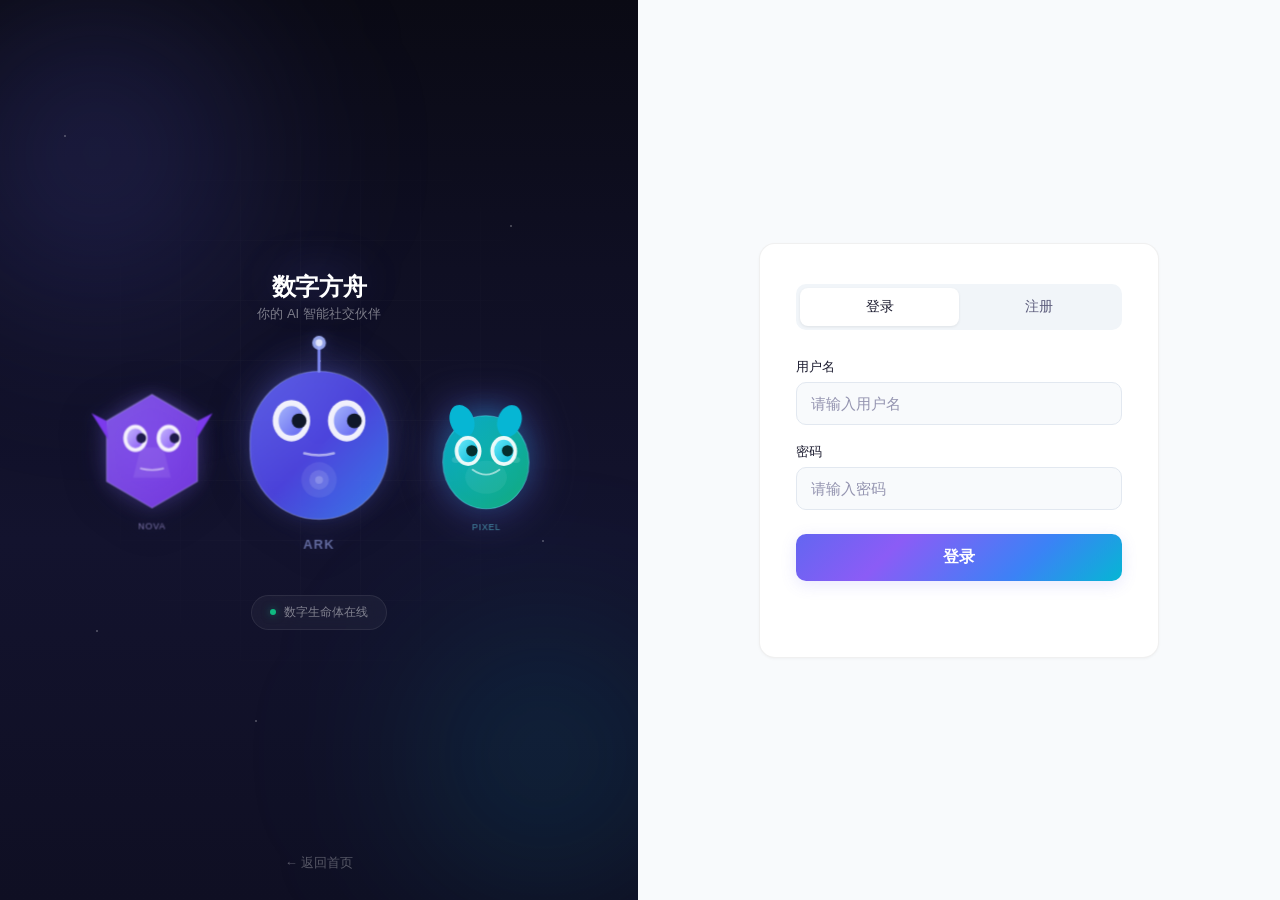
==== commit 8498cf6a: "fix: 在线状态、撤回、好友实时通知、个性状态修复" ====
--- a/static/chat.html
+++ b/static/chat.html
@@ -288,10 +288,13 @@
 <div class="chat-layout">
   <div class="sidebar-left" id="sidebarLeft">
     <div class="sidebar-top">
-      <div class="user-info" id="sidebarUserInfo" onclick="showMyProfile()" style="cursor:pointer;" title="个人信息">
-        <div class="user-avatar" id="myAvatar"><img id="sidebarAvatarImg" src="" style="display:none;width:100%;height:100%;border-radius:50%;object-fit:cover;"><span id="sidebarAvatarFallback">😊</span><span class="online-dot" id="sidebarOnlineDot"></span></div>
-        <span class="user-name" id="myUsername">加载中</span>
-        <span class="self-status" id="myStatusDisplay"></span>
+      <div class="sidebar-top-left">
+        <div class="user-avatar" id="myAvatar" onclick="showMyProfile()" style="cursor:pointer;"><img id="sidebarAvatarImg" src="" style="display:none;width:100%;height:100%;border-radius:50%;object-fit:cover;"><span id="sidebarAvatarFallback">😊</span><span class="online-dot" id="sidebarOnlineDot"></span></div>
+        <div class="sidebar-user-meta" onclick="showMyProfile()" style="cursor:pointer;">
+          <span class="user-name" id="myUsername">加载中</span>
+          <span class="self-status" id="myStatusDisplay"></span>
+        </div>
+        <span id="onlineStatusToggle" class="online-toggle online" onclick="event.stopPropagation();toggleOnlineStatus()" title="点击切换">在线</span>
       </div><span class="logout-icon" id="logoutBtn" title="退出登录">⏻</span>
     </div>
     <div class="sidebar-search"><div class="search-box"><span class="search-icon-inside">🔍</span><input type="text" placeholder="搜索" id="convSearchInput" oninput="onSearchConversations()" onfocus="onSearchConversations()"></div><div class="search-dropdown" id="searchDropdown"></div></div>
--- a/static/css/style.css
+++ b/static/css/style.css
@@ -164,6 +164,12 @@
   display:flex; align-items:center; justify-content:space-between;
 }
 .sidebar-top .user-info {
+.sidebar-top-left { display:flex; align-items:center; flex:1; min-width:0; gap:8px; }
+.sidebar-top-left .user-avatar { width:40px; height:40px; border-radius:50%; background:var(--wechat-green); display:flex; align-items:center; justify-content:center; color:#fff; font-size:16px; font-weight:600; flex-shrink:0; position:relative; }
+.sidebar-top-left .user-avatar img { width:100%; height:100%; border-radius:50%; object-fit:cover; }
+.sidebar-top-left .sidebar-user-meta { flex:1; min-width:0; cursor:pointer; }
+.sidebar-top-left .sidebar-user-meta .user-name { font-size:15px; font-weight:600; color:var(--text-primary); display:block; }
+.sidebar-top-left .sidebar-user-meta .self-status { font-size:12px; color:var(--text-secondary); max-width:120px; white-space:nowrap; overflow:hidden; text-overflow:ellipsis; margin-top:1px; display:block; }
   display:flex; align-items:center; gap:10px; cursor:pointer;
   padding:4px 8px 4px 4px; border-radius:var(--radius);
   transition:background var(--fast) var(--ease);
@@ -196,6 +202,15 @@
   transition:all var(--fast) var(--ease);
 }
 .sidebar-top .logout-link:hover { color:var(--unread); background:rgba(239,68,68,0.06); }
+.online-toggle {
+  font-size:11px; padding:2px 8px; border-radius:var(--radius-full);
+  cursor:pointer; transition:all var(--fast) var(--ease);
+  white-space:nowrap; display:inline-block;
+  margin-right:8px;
+}
+.online-toggle.online { background:var(--green-light); color:var(--wechat-green); font-weight:600; }
+.online-toggle.offline { background:var(--bg-input); color:var(--text-tertiary); }
+.online-toggle:hover { opacity:0.8; }
 .logout-icon {
   font-size:16px; color:var(--text-tertiary); cursor:pointer;
   padding:6px 10px; border-radius:var(--radius-sm);
@@ -247,6 +262,7 @@
   flex-shrink:0; display:flex; align-items:center;
   justify-content:center; font-size:18px; color:#fff; margin-right:12px;
   overflow:hidden;
+  position:relative;
 }
 .conv-avatar.group-avatar { background:#22C55E; }
 .conv-avatar img { width:100%; height:100%; border-radius:50%; object-fit:cover; }
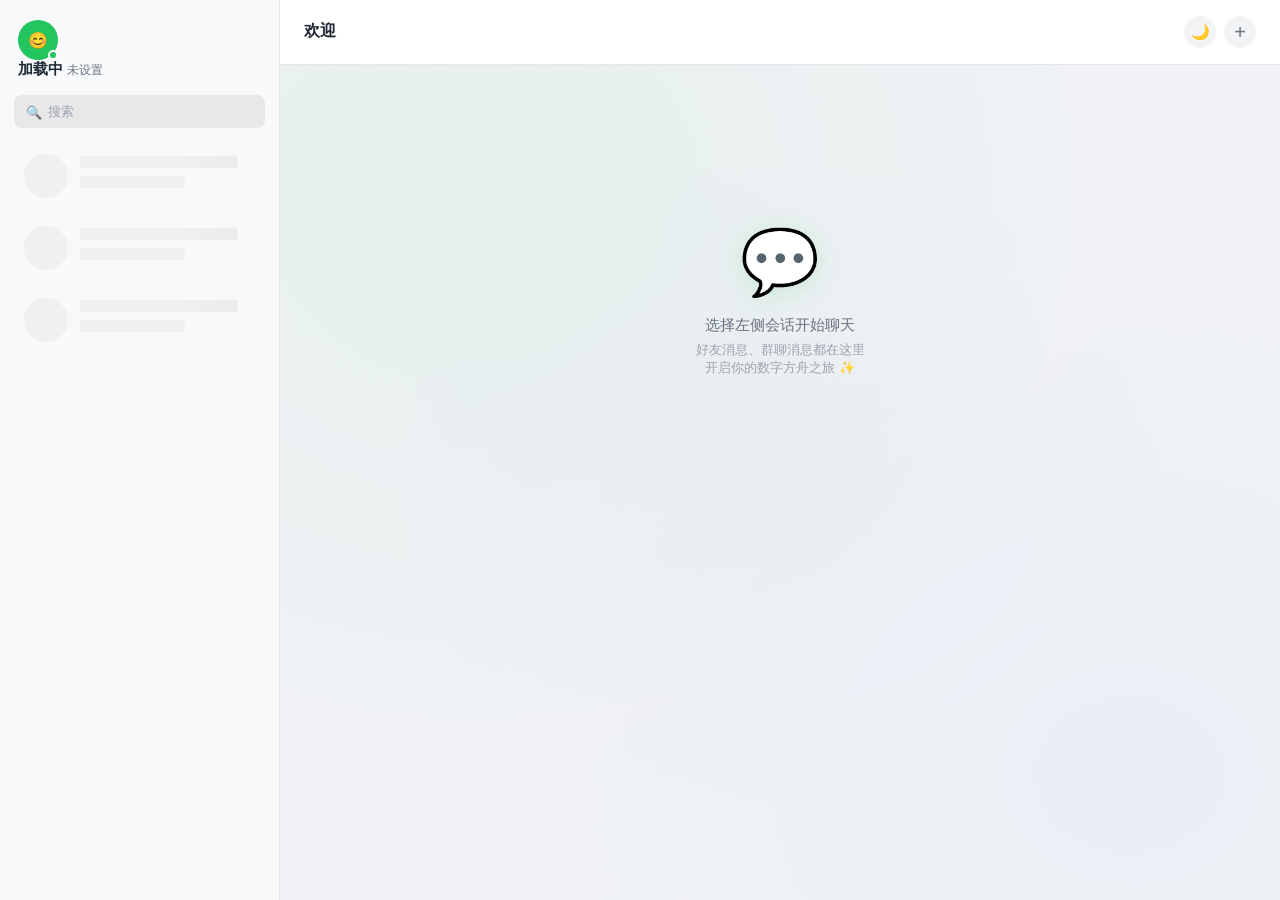
==== commit 31570263: "feat: 在线状态圆点+个性状态独立交互重构" ====
--- a/static/chat.html
+++ b/static/chat.html
@@ -290,12 +290,10 @@
     <div class="sidebar-top">
       <div class="sidebar-top-left">
         <div class="user-avatar" id="myAvatar" onclick="showMyProfile()" style="cursor:pointer;"><img id="sidebarAvatarImg" src="" style="display:none;width:100%;height:100%;border-radius:50%;object-fit:cover;"><span id="sidebarAvatarFallback">😊</span><span class="online-dot" id="sidebarOnlineDot"></span></div>
-        <div class="sidebar-user-meta" onclick="showMyProfile()" style="cursor:pointer;">
-          <span class="user-name" id="myUsername">加载中</span>
-          <span class="self-status" id="myStatusDisplay"></span>
-        </div>
-        <span id="onlineStatusToggle" class="online-toggle online" onclick="event.stopPropagation();toggleOnlineStatus()" title="点击切换">在线</span>
-      </div><span class="logout-icon" id="logoutBtn" title="退出登录">⏻</span>
+        <span class="user-name" id="myUsername">加载中</span>
+        <span id="onlineDot" class="online-dot-btn online" onclick="toggleOnlineStatus()" title="点击切换在线状态"></span>
+        <span class="self-status" id="myStatusDisplay" onclick="showStatusEditModal()" title="点击修改个性状态">未设置</span>
+      </div>
     </div>
     <div class="sidebar-search"><div class="search-box"><span class="search-icon-inside">🔍</span><input type="text" placeholder="搜索" id="convSearchInput" oninput="onSearchConversations()" onfocus="onSearchConversations()"></div><div class="search-dropdown" id="searchDropdown"></div></div>
     <div class="conversation-list" id="conversationList">
--- a/static/css/style.css
+++ b/static/css/style.css
@@ -164,12 +164,19 @@
   display:flex; align-items:center; justify-content:space-between;
 }
 .sidebar-top .user-info {
-.sidebar-top-left { display:flex; align-items:center; flex:1; min-width:0; gap:8px; }
-.sidebar-top-left .user-avatar { width:40px; height:40px; border-radius:50%; background:var(--wechat-green); display:flex; align-items:center; justify-content:center; color:#fff; font-size:16px; font-weight:600; flex-shrink:0; position:relative; }
+.sidebar-top-left { display:flex; align-items:center; flex:1; min-width:0; gap:6px; }
+.sidebar-top-left .user-avatar { width:40px; height:40px; border-radius:50%; background:var(--wechat-green); display:flex; align-items:center; justify-content:center; color:#fff; font-size:16px; font-weight:600; flex-shrink:0; position:relative; cursor:pointer; }
 .sidebar-top-left .user-avatar img { width:100%; height:100%; border-radius:50%; object-fit:cover; }
-.sidebar-top-left .sidebar-user-meta { flex:1; min-width:0; cursor:pointer; }
-.sidebar-top-left .sidebar-user-meta .user-name { font-size:15px; font-weight:600; color:var(--text-primary); display:block; }
-.sidebar-top-left .sidebar-user-meta .self-status { font-size:12px; color:var(--text-secondary); max-width:120px; white-space:nowrap; overflow:hidden; text-overflow:ellipsis; margin-top:1px; display:block; }
+.sidebar-top-left .user-avatar:hover { opacity:0.85; }
+.sidebar-top-left .user-name { font-size:15px; font-weight:600; color:var(--text-primary); white-space:nowrap; }
+.sidebar-top-left .self-status { font-size:12px; color:var(--text-secondary); cursor:pointer; white-space:nowrap; overflow:hidden; text-overflow:ellipsis; max-width:100px; padding:2px 5px; border-radius:4px; transition:background 0.15s; }
+.sidebar-top-left .self-status:hover { background:var(--bg-hover); }
+/* ====== 在线状态圆点（侧边栏可点击 + 好友列表只读） ====== */
+.online-dot-btn, .friend-online-dot { width:10px; height:10px; border-radius:50%; flex-shrink:0; display:inline-block; vertical-align:middle; transition:background 0.2s; }
+.online-dot-btn.online, .friend-online-dot.online { background:var(--online); box-shadow:0 0 0 2px rgba(34,197,94,0.15); }
+.online-dot-btn.offline, .friend-online-dot.offline { background:var(--text-tertiary); }
+.online-dot-btn { cursor:pointer; }
+.online-dot-btn:hover { transform:scale(1.3); }
   display:flex; align-items:center; gap:10px; cursor:pointer;
   padding:4px 8px 4px 4px; border-radius:var(--radius);
   transition:background var(--fast) var(--ease);
@@ -272,6 +279,20 @@
   overflow:hidden; text-overflow:ellipsis; white-space:nowrap; margin-bottom:4px;
 }
 .conv-info .conv-preview {
+
+/* ====== 会话列表在线状态 ====== */
+.conv-name-row { display:flex; align-items:center; gap:6px; min-width:0; }
+.conv-name-row .conv-name { font-size:14px; color:var(--text-primary); overflow:hidden; text-overflow:ellipsis; white-space:nowrap; }
+.friend-online-dot { width:8px; height:8px; border-radius:50%; flex-shrink:0; display:inline-block; vertical-align:middle; }
+.friend-online-dot.online { background:var(--online); }
+.friend-online-dot.offline { background:var(--text-tertiary); }
+.conv-cstatus { font-size:11px; color:var(--text-tertiary); overflow:hidden; text-overflow:ellipsis; white-space:nowrap; max-width:60px; flex-shrink:0; margin-left:auto; }
+
+/* ====== 侧边栏在线圆点 ====== */
+#onlineDot { width:10px; height:10px; border-radius:50%; flex-shrink:0; display:inline-block; vertical-align:middle; cursor:pointer; transition:all 0.2s; }
+#onlineDot.online { background:var(--online); box-shadow:0 0 0 2px rgba(34,197,94,0.15); }
+#onlineDot.offline { background:var(--text-tertiary); }
+#onlineDot:hover { transform:scale(1.3); }
   font-size:12px; color:var(--text-secondary);
   overflow:hidden; text-overflow:ellipsis; white-space:nowrap;
 }
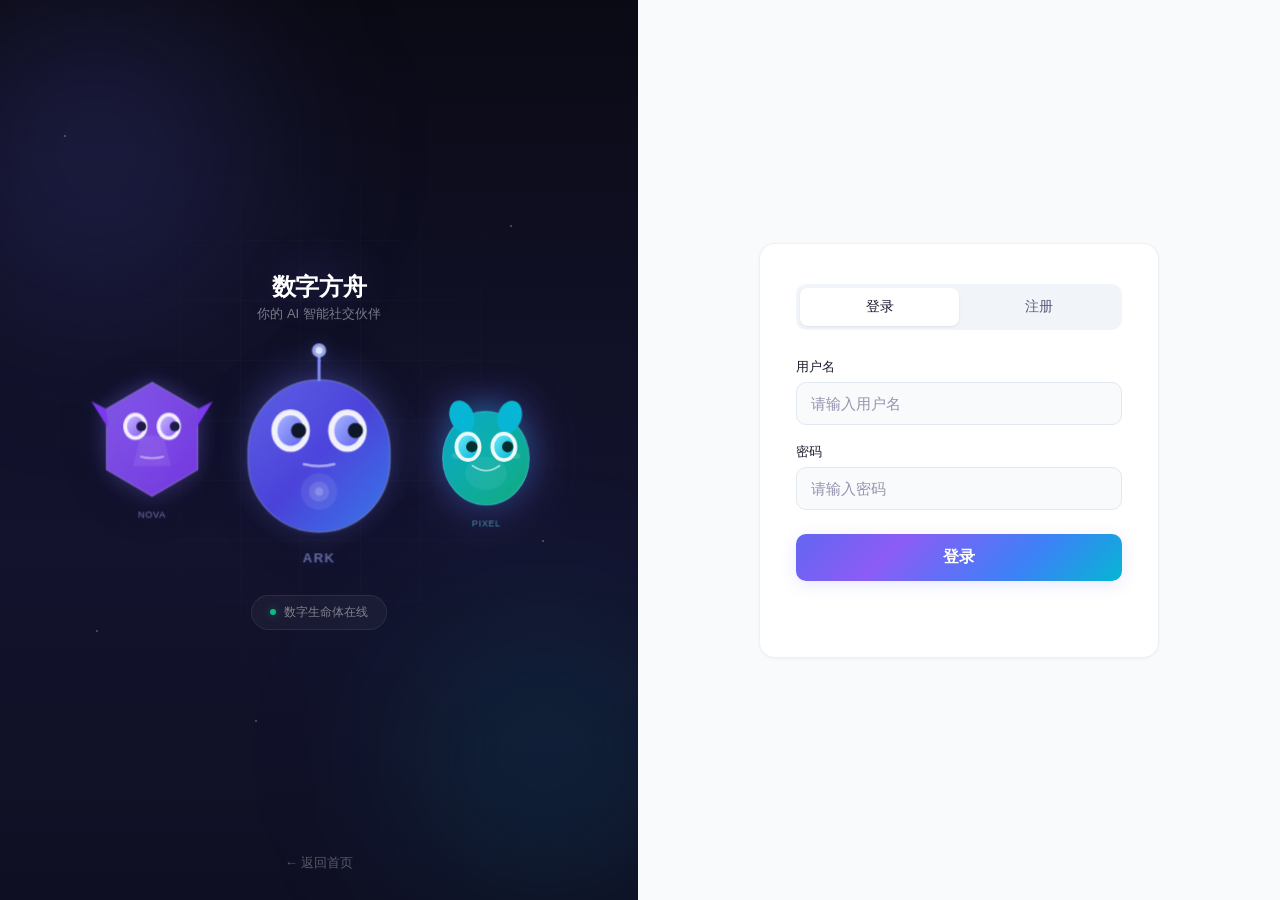
==== commit de370936: "fix: 修复在线状态实时同步 + 会话列表空白 + WebSocket 广播机制 ## 核心修复 (4个 Critical Bug)  ### 1. WebSocket 事件循环致命缺陷 (ws_m" ====
--- a/static/chat.html
+++ b/static/chat.html
@@ -4,7 +4,7 @@
   <meta charset="UTF-8">
   <meta name="viewport" content="width=device-width, initial-scale=1.0">
   <title>数字方舟</title>
-  <link rel="stylesheet" href="/static/css/style.css?v=6.0">
+  <link rel="stylesheet" href="/static/css/style.css?v=5.0">
 </head>
 <body>
 <!-- ====== 会话右键菜单 ====== -->
@@ -84,14 +84,6 @@
   </div>
 </div>
 
-<!-- ====== 备注弹窗 ====== -->
-<div class="modal-overlay" id="remarkModal">
-  <div class="modal-box"><span class="modal-back-arrow" onclick="closeModal('remarkModal')">←</span>
-    <h3>设置备注</h3><input type="text" class="input-row" id="remarkInput" placeholder="输入备注名">
-    <div class="modal-footer"><button class="btn-confirm" onclick="saveRemark()">保存</button><button class="btn-cancel" onclick="closeModal('remarkModal')">取消</button></div>
-  </div>
-</div>
-
 <!-- ====== 添加好友弹窗 ====== -->
 <div class="modal-overlay" id="addFriendModal">
   <div class="modal-box"><span class="modal-back-arrow" onclick="closeModal('addFriendModal')">←</span>
@@ -127,8 +119,7 @@
     <div class="profile-field" id="nicknameField"><span class="profile-field-val" id="profileNickname">加载中</span><span class="profile-field-edit" onclick="editNickname()">✎</span></div>
     <div class="profile-field-edit-area" id="nicknameEditArea" style="display:none;"><input type="text" class="input-row" id="nicknameInput" maxlength="12" placeholder="昵称(2-12字)" onkeydown="if(event.key==='Enter')saveNickname()"><div style="display:flex;gap:6px;margin-top:6px;"><button class="btn-confirm" onclick="saveNickname()" style="padding:6px 18px;border-radius:6px;background:var(--wechat-green);color:#fff;border:none;cursor:pointer;font-size:13px;">确定</button><button class="btn-cancel" onclick="document.getElementById('nicknameEditArea').style.display='none'" style="padding:6px 18px;border-radius:6px;background:var(--bg-input);color:var(--text-secondary);border:none;cursor:pointer;font-size:13px;">取消</button></div></div>
     <div class="profile-status-row"><span class="profile-status-label">状态</span><span class="profile-status-val" id="profileStatus" onclick="editStatus()">未设置</span></div>
-    <div class="profile-field-edit-area" id="statusEditArea" style="display:none;"><input type="text" class="input-row" id="statusInput" maxlength="20" placeholder="输入个性状态(最多20字)" onblur="saveStatus()" onkeydown="if(event.key==='Enter')saveStatus()"></div>
-    <button class="btn-full light" onclick="showSettings()" style="margin-top:14px;">⚙ 设置</button>
+        <button class="btn-full light" onclick="showSettings()" style="margin-top:14px;">⚙ 设置</button>
   </div>
 </div>
 
@@ -288,12 +279,16 @@
 <div class="chat-layout">
   <div class="sidebar-left" id="sidebarLeft">
     <div class="sidebar-top">
-      <div class="sidebar-top-left">
-        <div class="user-avatar" id="myAvatar" onclick="showMyProfile()" style="cursor:pointer;"><img id="sidebarAvatarImg" src="" style="display:none;width:100%;height:100%;border-radius:50%;object-fit:cover;"><span id="sidebarAvatarFallback">😊</span><span class="online-dot" id="sidebarOnlineDot"></span></div>
-        <span class="user-name" id="myUsername">加载中</span>
-        <span id="onlineDot" class="online-dot-btn online" onclick="toggleOnlineStatus()" title="点击切换在线状态"></span>
-        <span class="self-status" id="myStatusDisplay" onclick="showStatusEditModal()" title="点击修改个性状态">未设置</span>
-      </div>
+      <div class="user-info" id="sidebarUserInfo">
+        <div class="user-avatar" id="myAvatar" onclick="showMyProfile()" style="cursor:pointer;" title="个人信息"><img id="sidebarAvatarImg" src="" style="display:none;width:100%;height:100%;border-radius:50%;object-fit:cover;"><span id="sidebarAvatarFallback">😊</span></div>
+        <div class="user-meta">
+          <div class="user-name-row">
+            <span class="user-name" id="myUsername" onclick="showMyProfile()" style="cursor:pointer;">加载中</span>
+            <span class="online-indicator" id="myOnlineDot" onclick="toggleMyOnline(event)" title="点击切换在线/离线状态"></span>
+          </div>
+          <span class="self-status" id="myStatusDisplay" onclick="showMyProfile()" style="cursor:pointer;" title="点击修改个性状态"></span>
+        </div>
+      </div><span class="logout-icon" id="logoutBtn" title="退出登录">⏻</span>
     </div>
     <div class="sidebar-search"><div class="search-box"><span class="search-icon-inside">🔍</span><input type="text" placeholder="搜索" id="convSearchInput" oninput="onSearchConversations()" onfocus="onSearchConversations()"></div><div class="search-dropdown" id="searchDropdown"></div></div>
     <div class="conversation-list" id="conversationList">
@@ -307,7 +302,7 @@
     <div class="chat-topbar"><div><div class="chat-target-name" id="chatTitle">欢迎</div><div class="chat-target-desc" id="chatSubtitle"></div></div>
       <div class="topbar-actions" id="topbarActions">
         <div class="theme-toggle" id="themeToggle" onclick="toggleTheme()">🌙</div>
-        <div class="plus-menu-wrapper" id="plusMenuWrapper"><button class="plus-btn" id="plusBtn">+</button><span class="plus-badge" id="plusBadge"></span><div class="plus-dropdown" id="plusDropdown"><div class="plus-dropdown-item" onclick="showAddFriendModal()"><span class="plus-dropdown-icon">👤</span><span>添加好友</span></div><div class="plus-dropdown-item" onclick="showCreateGroupModal()"><span class="plus-dropdown-icon">👥</span><span>发起群聊</span></div></div></div></div>
+        <div class="plus-menu-wrapper" id="plusMenuWrapper"><button class="plus-btn" id="plusBtn">+</button><span class="plus-badge" id="plusBadge"></span><div class="plus-dropdown" id="plusDropdown"><div class="plus-dropdown-item" onclick="showAddFriendModal()"><span class="plus-dropdown-icon">👤</span><span>添加好友</span></div><div class="plus-dropdown-item" onclick="showCreateGroupModal()"><span class="plus-dropdown-icon">👥</span><span>发起群聊</span></div><div class="plus-dropdown-item" onclick="showFriendRequests()"><span class="plus-dropdown-icon">👋</span><span>新朋友</span><span id="friendReqBadge" style="color:var(--unread);font-size:11px;margin-left:auto;"></span></div><div class="plus-dropdown-item" onclick="showGroupInvites()"><span class="plus-dropdown-icon">🔔</span><span>群通知</span><span id="groupInviteBadge" style="color:var(--unread);font-size:11px;margin-left:auto;"></span></div></div></div></div>
     </div>
     <div class="message-list" id="messageList"><div class="message-empty" id="messageEmpty"><div class="empty-icon">💬</div><div class="empty-text">选择左侧会话开始聊天</div><div class="empty-sub">好友消息、群聊消息都在这里<br>开启你的数字方舟之旅 ✨</div></div></div>
     <div class="chat-input-bar" id="chatInputBar" style="display:none;">
@@ -339,9 +334,9 @@
   </div>
 </div>
 
-<script src="/static/js/emoji.js"></script>
-<script src="/static/js/api.js"></script>
-<script src="/static/js/ws.js"></script>
-<script src="/static/js/ui.js"></script>
+<script src="/static/js/emoji.js?v=6.2"></script>
+<script src="/static/js/api.js?v=6.2"></script>
+<script src="/static/js/ws.js?v=6.2"></script>
+<script src="/static/js/ui.js?v=6.2"></script>
 </body>
 </html>
--- a/static/css/style.css
+++ b/static/css/style.css
@@ -1,55 +1,78 @@
 /* ============================================
-   数字方舟 — 聊天主界面 v6.0
+   数字方舟 — 聊天主界面 v5.0
    微信风格 · 纯白极简 · 绿色气泡 · 呼吸感
    发送: #22C55E 微信绿  |  接收: #F1F5F9 浅灰
    ============================================ */
 
-/* ====== 基础变量（Light 主题默认） ====== */
+/* ====== CSS 变量 ====== */
 :root {
+  /* 微信品牌色 */
   --wechat-green: #22C55E;
   --wechat-green-hover: #16A34A;
-  --wechat-green-glow: rgba(34,197,94,0.25);
-  --wechat-green-light: rgba(34,197,94,0.06);
-  --wechat-green-soft: rgba(34,197,94,0.12);
-  --red: #EF4444;
-  --unread: #EF4444;
-  --radius: 10px;
-  --radius-sm: 8px;
-  --radius-lg: 14px;
-  --radius-full: 99px;
-  --fast: 0.18s;
-  --normal: 0.25s;
-  --ease: cubic-bezier(0.34, 0.16, 0.2, 1);
-  --bg-body: #F0F2F5;
+  --wechat-green-light: #F0FDF4;
+  --wechat-green-soft: #DCFCE7;
+  --wechat-green-glow: rgba(34,197,94,0.15);
+
+  /* 表面 */
+  --bg-body: #F5F5F5;
   --bg-white: #FFFFFF;
-  --bg-sidebar: #F8F9FA;
+  --bg-sidebar: #FAFAFA;
   --bg-input: #F3F4F6;
-  --bg-hover: #E5E7EB;
-  --bg-active: rgba(34,197,94,0.08);
+  --bg-hover: #F5F5F5;
+  --bg-active: #F0FDF4;
   --bg-bubble-other: #F1F5F9;
-  --bg-bubble-other-hover: #E5E7EB;
-  --text-primary: #1F2937;
+  --bg-bubble-other-hover: #E8ECF1;
+
+  /* 文字 */
+  --text-primary: #111827;
   --text-secondary: #6B7280;
   --text-tertiary: #9CA3AF;
-  --text-main: #1F2937;
+  --text-inverse: #FFFFFF;
+
+  /* 边框 */
+  --border-light: #E5E7EB;
+  --border-medium: #D1D5DB;
+
+  /* 状态 */
+  --online: #22C55E;
+  --unread: #EF4444;
+
+  /* 圆角 */
+  --radius-sm: 6px;
+  --radius: 12px;
+  --radius-lg: 18px;
+  --radius-full: 9999px;
+
+  /* 阴影 */
+  --shadow-xs: 0 1px 2px rgba(0,0,0,0.03);
+  --shadow-sm: 0 1px 3px rgba(0,0,0,0.05);
+  --shadow-md: 0 4px 12px rgba(0,0,0,0.06);
+  --shadow-lg: 0 8px 24px rgba(0,0,0,0.08);
+
+  /* 过渡 */
+  --ease: cubic-bezier(0.4, 0, 0.2, 1);
+  --fast: 0.15s;
+  --normal: 0.25s;
+
+  /* 字体 */
+  --font: -apple-system, BlinkMacSystemFont, "PingFang SC", "Microsoft YaHei", "Helvetica Neue", sans-serif;
+
+  /* 向后兼容别名 (ui.js 内联样式引用) */
+  --green: #22C55E;
+  --green-hover: #16A34A;
+  --green-light: #F0FDF4;
+  --red: #EF4444;
+  --text-main: #111827;
   --text-sub: #6B7280;
   --text-muted: #9CA3AF;
   --border: #E5E7EB;
-  --border-light: #E5E7EB;
-  --border-medium: #D1D5DB;
+  --border-light: #F3F4F6;
   --bg-card: #FFFFFF;
+  --bg-hover: #F5F5F5;
+  --bubble-self: #22C55E;
+  --bubble-self-text: #FFFFFF;
   --bubble-other: #F1F5F9;
-  --bubble-other-text: #1F2937;
-  --green-light: rgba(34,197,94,0.08);
-  --green: #22C55E;
-  --online: #22C55E;
-  --text-inverse: #FFFFFF;
-  --font: -apple-system, BlinkMacSystemFont, "Segoe UI", Roboto, "Helvetica Neue", Arial, "PingFang SC", "Microsoft YaHei", sans-serif;
-  --shadow-xs: 0 1px 2px rgba(0,0,0,0.04);
-  --shadow-sm: 0 1px 3px rgba(0,0,0,0.06);
-  --shadow-md: 0 4px 12px rgba(0,0,0,0.08);
-  --shadow-lg: 0 8px 24px rgba(0,0,0,0.1);
-  --font-size: 14px;
+  --bubble-other-text: #111827;
 }
 
 /* ====== 暗色主题 ====== */
@@ -81,9 +104,6 @@
   --bubble-other: #374151;
   --bubble-other-text: #F3F4F6;
   --green-light: rgba(34,197,94,0.10);
-  --online: #22C55E;
-  --text-inverse: #FFFFFF;
-  --font: -apple-system, BlinkMacSystemFont, "Segoe UI", Roboto, "Helvetica Neue", Arial, "PingFang SC", "Microsoft YaHei", sans-serif;
 }
 
 /* ====== Reset ====== */
@@ -125,10 +145,6 @@
   0%,100% { transform:scale(1); opacity:1; }
   50% { transform:scale(1.03); opacity:0.85; }
 }
-@keyframes pulseText {
-  0%,100% { opacity:1; }
-  50% { opacity:0.5; }
-}
 @keyframes msgIn {
   from { opacity:0; transform:translateY(8px) scale(0.98); }
   to { opacity:1; transform:translateY(0) scale(1); }
@@ -144,39 +160,29 @@
 .skeleton-line.short { width:60%; }
 .skeleton-line.long { width:90%; }
 
-/* ====== 主布局 ====== */
+/* ============================================
+   一、主布局
+   ============================================ */
 .chat-layout {
   display:flex; height:100vh; background:var(--bg-body);
-  position:relative;
-}
-
-/* ====== 左侧边栏 ====== */
+}
+
+/* ============================================
+   二、左侧边栏
+   ============================================ */
 .sidebar-left {
   width:280px; min-width:280px;
   background:var(--bg-sidebar);
   border-right:1px solid var(--border-light);
   display:flex; flex-direction:column;
-  z-index:10;
-}
-
+}
+
+/* 侧栏顶部 */
 .sidebar-top {
   padding:20px 18px 16px;
   display:flex; align-items:center; justify-content:space-between;
 }
 .sidebar-top .user-info {
-.sidebar-top-left { display:flex; align-items:center; flex:1; min-width:0; gap:6px; }
-.sidebar-top-left .user-avatar { width:40px; height:40px; border-radius:50%; background:var(--wechat-green); display:flex; align-items:center; justify-content:center; color:#fff; font-size:16px; font-weight:600; flex-shrink:0; position:relative; cursor:pointer; }
-.sidebar-top-left .user-avatar img { width:100%; height:100%; border-radius:50%; object-fit:cover; }
-.sidebar-top-left .user-avatar:hover { opacity:0.85; }
-.sidebar-top-left .user-name { font-size:15px; font-weight:600; color:var(--text-primary); white-space:nowrap; }
-.sidebar-top-left .self-status { font-size:12px; color:var(--text-secondary); cursor:pointer; white-space:nowrap; overflow:hidden; text-overflow:ellipsis; max-width:100px; padding:2px 5px; border-radius:4px; transition:background 0.15s; }
-.sidebar-top-left .self-status:hover { background:var(--bg-hover); }
-/* ====== 在线状态圆点（侧边栏可点击 + 好友列表只读） ====== */
-.online-dot-btn, .friend-online-dot { width:10px; height:10px; border-radius:50%; flex-shrink:0; display:inline-block; vertical-align:middle; transition:background 0.2s; }
-.online-dot-btn.online, .friend-online-dot.online { background:var(--online); box-shadow:0 0 0 2px rgba(34,197,94,0.15); }
-.online-dot-btn.offline, .friend-online-dot.offline { background:var(--text-tertiary); }
-.online-dot-btn { cursor:pointer; }
-.online-dot-btn:hover { transform:scale(1.3); }
   display:flex; align-items:center; gap:10px; cursor:pointer;
   padding:4px 8px 4px 4px; border-radius:var(--radius);
   transition:background var(--fast) var(--ease);
@@ -203,21 +209,29 @@
   font-size:12px; color:var(--text-secondary); max-width:120px;
   white-space:nowrap; overflow:hidden; text-overflow:ellipsis; margin-top:1px;
 }
+/* 用户元信息区 */
+.user-meta { flex:1; min-width:0; margin-left:10px; }
+.user-name-row { display:flex; align-items:center; gap:6px; }
+.online-indicator {
+  width:12px; height:12px; border-radius:50%; flex-shrink:0;
+  background:#ccc; cursor:pointer; transition:all var(--fast) var(--ease);
+  border:2px solid var(--bg-sidebar);
+}
+.online-indicator.online { background:var(--online); box-shadow:0 0 6px rgba(34,197,94,0.4); }
+.online-indicator:hover { transform:scale(1.3); }
+/* 会话列表中的在线状态小圆点 */
+.conv-online-dot {
+  display:inline-block; width:8px; height:8px; border-radius:50%;
+  background:#ccc; margin-right:4px; flex-shrink:0; vertical-align:middle;
+}
+.conv-online-dot.online { background:var(--online); }
+
 .sidebar-top .logout-link {
   font-size:13px; color:var(--text-tertiary); cursor:pointer;
   padding:6px 12px; border-radius:var(--radius-sm);
   transition:all var(--fast) var(--ease);
 }
 .sidebar-top .logout-link:hover { color:var(--unread); background:rgba(239,68,68,0.06); }
-.online-toggle {
-  font-size:11px; padding:2px 8px; border-radius:var(--radius-full);
-  cursor:pointer; transition:all var(--fast) var(--ease);
-  white-space:nowrap; display:inline-block;
-  margin-right:8px;
-}
-.online-toggle.online { background:var(--green-light); color:var(--wechat-green); font-weight:600; }
-.online-toggle.offline { background:var(--bg-input); color:var(--text-tertiary); }
-.online-toggle:hover { opacity:0.8; }
 .logout-icon {
   font-size:16px; color:var(--text-tertiary); cursor:pointer;
   padding:6px 10px; border-radius:var(--radius-sm);
@@ -243,18 +257,16 @@
 /* 会话列表 */
 .conversation-list { flex:1; overflow-y:auto; padding:0 8px; }
 .conv-item {
-  display:flex; align-items:center; padding:12px 12px; margin:2px 0;
+  display:flex; align-items:center; padding:12px 12px; margin:1px 0;
   border-radius:var(--radius); cursor:pointer; position:relative;
-  transition:all var(--normal) var(--ease);
-  overflow:hidden;
-}
-.conv-item:hover { background:var(--bg-hover); transform:translateX(3px); }
+  transition:background var(--fast) var(--ease);
+}
+.conv-item:hover { background:#F5F5F5; }
 .conv-item.active {
-  background:var(--bg-active);
-  box-shadow:inset 3px 0 0 var(--wechat-green);
-}
-.conv-item.active .conv-info .conv-name { font-weight:650; color:var(--wechat-green); }
-.conv-item.pinned { background:var(--wechat-green-light); }
+  background:#F0FDF4;
+}
+.conv-item.active .conv-info .conv-name { font-weight:650; }
+.conv-item.pinned { background:#F0FDF4; }
 .conv-item.new-highlight {
   animation:highlightPulse 1.5s var(--ease);
 }
@@ -268,31 +280,14 @@
   background:var(--wechat-green);
   flex-shrink:0; display:flex; align-items:center;
   justify-content:center; font-size:18px; color:#fff; margin-right:12px;
-  overflow:hidden;
-  position:relative;
 }
 .conv-avatar.group-avatar { background:#22C55E; }
-.conv-avatar img { width:100%; height:100%; border-radius:50%; object-fit:cover; }
 .conv-info { flex:1; min-width:0; }
 .conv-info .conv-name {
   font-size:14px; color:var(--text-primary);
   overflow:hidden; text-overflow:ellipsis; white-space:nowrap; margin-bottom:4px;
 }
 .conv-info .conv-preview {
-
-/* ====== 会话列表在线状态 ====== */
-.conv-name-row { display:flex; align-items:center; gap:6px; min-width:0; }
-.conv-name-row .conv-name { font-size:14px; color:var(--text-primary); overflow:hidden; text-overflow:ellipsis; white-space:nowrap; }
-.friend-online-dot { width:8px; height:8px; border-radius:50%; flex-shrink:0; display:inline-block; vertical-align:middle; }
-.friend-online-dot.online { background:var(--online); }
-.friend-online-dot.offline { background:var(--text-tertiary); }
-.conv-cstatus { font-size:11px; color:var(--text-tertiary); overflow:hidden; text-overflow:ellipsis; white-space:nowrap; max-width:60px; flex-shrink:0; margin-left:auto; }
-
-/* ====== 侧边栏在线圆点 ====== */
-#onlineDot { width:10px; height:10px; border-radius:50%; flex-shrink:0; display:inline-block; vertical-align:middle; cursor:pointer; transition:all 0.2s; }
-#onlineDot.online { background:var(--online); box-shadow:0 0 0 2px rgba(34,197,94,0.15); }
-#onlineDot.offline { background:var(--text-tertiary); }
-#onlineDot:hover { transform:scale(1.3); }
   font-size:12px; color:var(--text-secondary);
   overflow:hidden; text-overflow:ellipsis; white-space:nowrap;
 }
@@ -315,8 +310,10 @@
   position:absolute; right:14px; bottom:10px;
 }
 
+/* 骨架屏会话 */
 .conv-skeleton { display:flex; align-items:center; padding:14px 16px; gap:12px; }
 
+/* 搜索下拉 */
 .search-dropdown {
   display:none; position:absolute; left:14px; right:14px; top:42px;
   background:var(--bg-white); border-radius:var(--radius);
@@ -336,23 +333,29 @@
   display:flex; align-items:center; justify-content:center; font-size:15px;
 }
 
-/* ====== 聊天主区域 ====== */
+/* ============================================
+   三、聊天主区域
+   ============================================ */
 .chat-main {
   flex:1; display:flex; flex-direction:column;
   background:var(--bg-body); min-width:0; position:relative;
 }
 
+/* 顶栏 */
 .chat-topbar {
   padding:16px 24px;
   background:var(--bg-white);
   border-bottom:1px solid var(--border-light);
-  box-shadow:0 1px 4px rgba(0,0,0,0.02);
   display:flex; align-items:center; justify-content:space-between;
   min-height:62px;
 }
-.chat-topbar .chat-target-name { font-size:16px; font-weight:600; color:var(--text-primary); }
-.chat-topbar .chat-target-desc { font-size:12px; color:var(--text-secondary); margin-top:2px; }
-.typing-indicator { font-size:12px; color:var(--wechat-green); font-style:italic; animation:pulseText 1.5s ease-in-out infinite; }
+.chat-topbar .chat-target-name {
+  font-size:16px; font-weight:600; color:var(--text-primary);
+}
+.chat-topbar .chat-target-desc {
+  font-size:12px; color:var(--text-secondary); margin-top:2px;
+}
+.typing-indicator { font-size:12px; color:var(--wechat-green); font-style:italic; }
 .topbar-actions { display:flex; align-items:center; gap:8px; }
 
 .theme-toggle {
@@ -369,7 +372,10 @@
   display:flex; align-items:center; justify-content:center; cursor:pointer;
   transition:all var(--fast) var(--ease);
 }
-.plus-btn:hover { background:var(--wechat-green); color:#fff; transform:rotate(90deg); }
+.plus-btn:hover {
+  background:var(--wechat-green); color:#fff;
+  transform:rotate(90deg);
+}
 .plus-badge {
   display:none; position:absolute; top:-2px; right:-2px;
   width:8px; height:8px; border-radius:50%; background:var(--unread); pointer-events:none;
@@ -397,25 +403,26 @@
 }
 .more-btn:hover { color:var(--wechat-green); background:var(--bg-hover); }
 
-/* 消息列表 - 软渐变聊天背景 */
+/* 消息列表 */
 .message-list {
   flex:1; overflow-y:auto; padding:20px 24px;
-  background:
-    radial-gradient(ellipse at 20% 15%, rgba(34,197,94,0.05) 0%, transparent 55%),
-    radial-gradient(ellipse at 85% 85%, rgba(59,130,246,0.03) 0%, transparent 50%),
-    radial-gradient(ellipse at 50% 50%, rgba(139,92,246,0.02) 0%, transparent 60%),
-    var(--bg-body);
-}
-
-.message-empty { text-align:center; padding-top:140px; color:var(--text-tertiary); }
+  background:var(--bg-body);
+}
+
+/* 空状态 */
+.message-empty {
+  text-align:center; padding-top:140px; color:var(--text-tertiary);
+}
 .message-empty .empty-icon {
-  font-size:64px; margin-bottom:16px;
-  animation:breathe 3s ease-in-out infinite;
-  filter:drop-shadow(0 4px 12px rgba(34,197,94,0.15));
+  font-size:56px; margin-bottom:12px;
+  animation:breathe 4s ease-in-out infinite;
 }
 .message-empty .empty-text { font-size:15px; color:var(--text-secondary); }
-.message-empty .empty-sub { font-size:13px; margin-top:6px; color:var(--text-tertiary); }
-
+.message-empty .empty-sub {
+  font-size:13px; margin-top:6px; color:var(--text-tertiary);
+}
+
+/* 日期分割线 */
 .time-divider {
   text-align:center; margin:22px 0; font-size:12px; color:var(--text-tertiary);
   display:flex; align-items:center; gap:12px;
@@ -423,18 +430,25 @@
 .time-divider::before, .time-divider::after {
   content:''; flex:1; height:1px; background:var(--border-light);
 }
-.time-divider span { background:var(--bg-body); padding:4px 12px; border-radius:var(--radius-full); font-size:11px; white-space:nowrap; }
+.time-divider span {
+  background:var(--bg-body); padding:4px 12px; border-radius:var(--radius-full);
+  font-size:11px; white-space:nowrap;
+}
+
 .system-msg span { color:var(--text-tertiary); font-style:italic; font-size:12px; }
 
-/* ====== 消息气泡 ====== */
+/* ============================================
+   四、消息气泡（微信风格）
+   ============================================ */
 .msg-row {
-  display:flex; margin-bottom:20px;
-  animation:msgIn 0.35s cubic-bezier(0.34, 0.16, 0.2, 1) both;
-  align-items:flex-start; gap:10px;
+  display:flex; margin-bottom:18px;
+  animation:msgIn 0.3s var(--ease) both;
+  align-items:flex-start; gap:8px;
 }
 .msg-row.me { justify-content:flex-end; }
 .msg-row.other { justify-content:flex-start; }
 
+/* 发送者头像 */
 .msg-sender-avatar {
   width:34px; height:34px; border-radius:50%;
   background:var(--wechat-green);
@@ -443,80 +457,116 @@
   margin-top:2px; overflow:hidden;
 }
 .msg-sender-avatar img { width:100%; height:100%; border-radius:50%; object-fit:cover; }
-.msg-row.other .msg-inner-wrap { display:flex; flex-direction:column; align-items:flex-start; }
-.msg-sender-name { font-size:11px; color:var(--text-tertiary); margin-bottom:3px; padding-left:2px; }
+
+/* 会话列表头像支持 img */
+.conv-avatar {
+  overflow:hidden;
+}
+.conv-avatar img { width:100%; height:100%; border-radius:50%; object-fit:cover; }
+.msg-row.other .msg-inner-wrap {
+  display:flex; flex-direction:column; align-items:flex-start;
+}
+.msg-sender-name {
+  font-size:11px; color:var(--text-tertiary); margin-bottom:3px; padding-left:2px;
+}
+
+/* 气泡外层 */
 .msg-bubble-wrap { max-width:65%; }
 .msg-row.me .msg-bubble-wrap { align-items:flex-end; }
 .msg-row.other .msg-bubble-wrap { align-items:flex-start; }
 
-/* 接收消息气泡 */
+/* ====== 接收消息气泡 ====== */
 .msg-row.other .msg-bubble {
   background:var(--bg-bubble-other); color:var(--text-primary);
   padding:10px 14px;
   border-radius:4px 18px 18px 18px;
   font-size:15px; line-height:1.55; word-break:break-word;
-  box-shadow:0 1px 3px rgba(0,0,0,0.05), 0 2px 8px rgba(0,0,0,0.03);
-  position:relative; border:1px solid rgba(255,255,255,0.5);
-  transition:all var(--fast) var(--ease);
-}
-.msg-row.other .msg-bubble:hover {
-  background:var(--bg-bubble-other-hover);
-  box-shadow:0 2px 8px rgba(0,0,0,0.06), 0 4px 14px rgba(0,0,0,0.04);
-}
-
-/* 发送消息气泡 */
+  box-shadow:var(--shadow-xs); position:relative;
+  transition:background var(--fast) var(--ease);
+}
+.msg-row.other .msg-bubble:hover { background:var(--bg-bubble-other-hover); }
+
+/* ====== 发送消息气泡 ====== */
 .msg-row.me .msg-bubble {
-  background:linear-gradient(135deg, #22C55E 0%, #16A34A 100%); color:var(--text-inverse);
+  background:var(--wechat-green); color:var(--text-inverse);
   padding:10px 14px;
   border-radius:18px 4px 18px 18px;
   font-size:15px; line-height:1.55; word-break:break-word;
-  box-shadow:0 2px 8px rgba(34,197,94,0.22), 0 4px 16px rgba(34,197,94,0.12);
-  position:relative; transition:all var(--fast) var(--ease);
+  box-shadow:0 1px 4px rgba(34,197,94,0.18); position:relative;
+  transition:all var(--fast) var(--ease);
 }
 .msg-row.me .msg-bubble:hover {
-  background:linear-gradient(135deg, #16A34A 0%, #15803D 100%);
-  box-shadow:0 4px 14px rgba(34,197,94,0.3);
-}
-
-/* 气泡小尾巴 */
+  background:var(--wechat-green-hover);
+  box-shadow:0 3px 10px rgba(34,197,94,0.25);
+}
+
+/* ====== 气泡小尾巴 (CSS 三角形) ====== */
+/* 接收气泡尾巴 — 左上角 */
 .msg-row.other .msg-bubble::before {
   content:''; position:absolute;
-  top:8px; left:-6px; width:0; height:0;
+  top:8px; left:-6px;
+  width:0; height:0;
   border-top:6px solid transparent;
   border-bottom:6px solid transparent;
   border-right:8px solid var(--bg-bubble-other);
 }
+/* 发送气泡尾巴 — 右上角 */
 .msg-row.me .msg-bubble::after {
   content:''; position:absolute;
-  top:8px; right:-6px; width:0; height:0;
+  top:8px; right:-6px;
+  width:0; height:0;
   border-top:6px solid transparent;
   border-bottom:6px solid transparent;
-  border-left:8px solid #22C55E;
-}
-[data-theme="dark"] .msg-row.other .msg-bubble::before { border-right-color:var(--bg-bubble-other); }
-
-.msg-bubble img.msg-image { max-width:220px; max-height:220px; border-radius:8px; cursor:pointer; display:block; transition:opacity var(--fast) var(--ease); }
+  border-left:8px solid var(--wechat-green);
+}
+[data-theme="dark"] .msg-row.other .msg-bubble::before {
+  border-right-color: var(--bg-bubble-other);
+}
+
+/* 消息内图片 */
+.msg-bubble img.msg-image {
+  max-width:220px; max-height:220px; border-radius:8px;
+  cursor:pointer; display:block;
+  transition:opacity var(--fast) var(--ease);
+}
 .msg-bubble img.msg-image:hover { opacity:0.85; }
-.msg-bubble .msg-file-link { display:flex; align-items:center; gap:8px; color:inherit; text-decoration:none; }
+
+/* 消息内文件 */
+.msg-bubble .msg-file-link {
+  display:flex; align-items:center; gap:8px; color:inherit; text-decoration:none;
+}
 .msg-row.me .msg-bubble .msg-file-link { color:var(--text-inverse); }
 .msg-row.other .msg-bubble .msg-file-link { color:var(--text-primary); }
 .msg-bubble .msg-file-link .file-icon { font-size:28px; flex-shrink:0; }
-.msg-time-text { font-size:11px; color:var(--text-tertiary); margin-top:3px; padding:0 4px; }
-.msg-read-status { font-size:11px; margin-top:1px; padding:0 4px; transition:all var(--fast) var(--ease); }
+
+/* 消息时间 */
+.msg-time-text {
+  font-size:11px; color:var(--text-tertiary); margin-top:3px; padding:0 4px;
+}
+
+/* 已读状态 */
+.msg-read-status {
+  font-size:11px; margin-top:1px; padding:0 4px;
+  transition:all var(--fast) var(--ease);
+}
 .msg-read-status.read { color:var(--wechat-green); }
 .msg-read-status.unread { color:var(--text-tertiary); }
 .msg-read-status.clickable { cursor:pointer; }
 .msg-read-status.clickable:hover { color:var(--wechat-green); }
 
-/* ====== 输入栏 ====== */
+/* ============================================
+   五、底部输入栏（v5.1 放大版）
+   ============================================ */
 .chat-input-bar {
   padding:16px 20px 12px;
   background:var(--bg-white);
   border-top:1px solid var(--border-light);
   position:relative;
-  box-shadow:0 -2px 12px rgba(0,0,0,0.03);
-}
-.chat-input-main { display:flex; align-items:flex-end; gap:10px; }
+}
+/* 主行：输入框+发送按钮 */
+.chat-input-main {
+  display:flex; align-items:flex-end; gap:10px;
+}
 .chat-input-main .msg-textarea {
   flex:1; min-height:90px; max-height:200px; padding:14px 18px;
   border-radius:16px; background:var(--bg-input);
@@ -530,27 +580,32 @@
   box-shadow:0 0 0 3px var(--wechat-green-glow);
 }
 .chat-input-main .send-btn {
-  padding:10px 26px; background:linear-gradient(135deg, #22C55E 0%, #16A34A 100%); color:#fff;
+  padding:10px 26px; background:var(--wechat-green); color:#fff;
   border-radius:var(--radius); font-size:15px; font-weight:550; align-self:flex-end;
-  transition:all var(--normal) var(--ease); flex-shrink:0;
-  box-shadow:0 2px 8px rgba(34,197,94,0.22); border:none;
-  height:42px; letter-spacing:0.5px;
+  transition:all var(--fast) var(--ease); flex-shrink:0;
+  box-shadow:0 2px 6px rgba(34,197,94,0.15); border:none;
+  height:42px;
 }
 .chat-input-main .send-btn:hover {
-  background:linear-gradient(135deg, #16A34A 0%, #15803D 100%);
-  transform:scale(1.04);
-  box-shadow:0 6px 20px rgba(34,197,94,0.3);
+  background:var(--wechat-green-hover); transform:scale(1.03);
+  box-shadow:0 4px 14px rgba(34,197,94,0.25);
 }
 .chat-input-main .send-btn:active { transform:scale(0.97); }
 
-.chat-input-tools { display:flex; align-items:center; gap:4px; padding:4px 0 0 4px; position:relative; }
+/* 工具行：表情+附件按钮放在输入框左下 */
+.chat-input-tools {
+  display:flex; align-items:center; gap:4px;
+  padding:4px 0 0 4px; position:relative;
+}
 .chat-input-tools .tool-btn {
   font-size:20px; color:var(--text-secondary); padding:6px 8px;
-  border-radius:var(--radius-sm); transition:all var(--fast) var(--ease); flex-shrink:0;
+  border-radius:var(--radius-sm);
+  transition:all var(--fast) var(--ease); flex-shrink:0;
   cursor:pointer; background:none; border:none;
 }
 .chat-input-tools .tool-btn:hover { color:var(--wechat-green); background:var(--bg-hover); }
 
+/* 附件下拉 */
 .attach-dropdown {
   display:none; position:absolute; left:60px; bottom:44px;
   background:var(--bg-white); border-radius:var(--radius);
@@ -558,11 +613,21 @@
   border:1px solid var(--border-light); padding:4px 0;
 }
 .attach-dropdown.visible { display:block; animation:fadeIn 0.12s var(--ease); }
-.attach-dropdown-item { padding:10px 16px; font-size:14px; color:var(--text-primary); cursor:pointer; transition:background var(--fast) var(--ease); }
+.attach-dropdown-item {
+  padding:10px 16px; font-size:14px; color:var(--text-primary);
+  cursor:pointer; transition:background var(--fast) var(--ease);
+}
 .attach-dropdown-item:hover { background:var(--bg-hover); }
-.chat-input-row .tool-btn { font-size:22px; color:var(--text-secondary); padding:8px; border-radius:var(--radius-sm); transition:all var(--fast) var(--ease); flex-shrink:0; }
+
+/* 兼容旧的 tool-btn 引用（顶栏等） */
+.chat-input-row .tool-btn {
+  font-size:22px; color:var(--text-secondary); padding:8px;
+  border-radius:var(--radius-sm);
+  transition:all var(--fast) var(--ease); flex-shrink:0;
+}
 .chat-input-row .tool-btn:hover { color:var(--wechat-green); }
 
+/* 表情面板 */
 .emoji-panel {
   position:absolute; bottom:48px; left:4px;
   background:var(--bg-white); border-radius:var(--radius);
@@ -570,31 +635,44 @@
   box-shadow:var(--shadow-lg); z-index:10; width:310px; max-height:280px;
   overflow-y:auto; border:1px solid var(--border-light);
 }
-.emoji-panel.visible { display:flex; animation:fadeInUp 0.2s cubic-bezier(0.34, 0.16, 0.2, 1); }
-.emoji-panel .emoji-item { font-size:22px; padding:4px; cursor:pointer; border-radius:6px; transition:all var(--fast) var(--ease); width:30px; height:30px; display:flex; align-items:center; justify-content:center; }
+.emoji-panel.visible { display:flex; animation:fadeInUp 0.15s var(--ease); }
+.emoji-panel .emoji-item {
+  font-size:22px; padding:4px; cursor:pointer; border-radius:6px;
+  transition:all var(--fast) var(--ease);
+  width:30px; height:30px; display:flex; align-items:center; justify-content:center;
+}
 .emoji-panel .emoji-item:hover { background:var(--bg-hover); transform:scale(1.15); }
-.emoji-add-btn { background:var(--green-light); color:var(--wechat-green); font-weight:bold; font-size:18px !important; }
+.emoji-add-btn {
+  background:var(--green-light); color:var(--wechat-green);
+  font-weight:bold; font-size:18px !important;
+}
 .emoji-add-btn:hover { background:var(--wechat-green-soft) !important; }
 
-/* ====== 右键菜单 ====== */
+/* ============================================
+   六、右键菜单
+   ============================================ */
 .context-menu {
   display:none; position:fixed; z-index:300;
   background:var(--bg-white); border-radius:var(--radius);
   box-shadow:var(--shadow-lg); padding:4px 0; min-width:150px;
   border:1px solid var(--border-light);
 }
-.context-menu.visible { display:block; animation:fadeIn 0.15s cubic-bezier(0.34, 0.16, 0.2, 1); }
-.ctx-item { padding:10px 16px; font-size:13px; color:var(--text-primary); cursor:pointer; transition:background var(--fast) var(--ease); }
+.context-menu.visible { display:block; animation:fadeIn 0.12s var(--ease); }
+.ctx-item {
+  padding:10px 16px; font-size:13px; color:var(--text-primary);
+  cursor:pointer; transition:background var(--fast) var(--ease);
+}
 .ctx-item:hover { background:var(--bg-hover); }
 .ctx-sep { height:1px; background:var(--border-light); margin:4px 0; }
 .ctx-danger { color:var(--unread) !important; }
 
-/* ====== 弹窗 ====== */
+/* ============================================
+   七、弹窗系统
+   ============================================ */
 .modal-overlay {
   display:none; position:fixed; top:0; left:0; right:0; bottom:0;
-  background:rgba(0,0,0,0.25); z-index:200;
+  background:rgba(0,0,0,0.3); z-index:200;
   justify-content:center; align-items:center;
-  backdrop-filter:blur(2px); -webkit-backdrop-filter:blur(2px);
 }
 .modal-overlay.visible { display:flex; }
 .modal-box {
@@ -604,142 +682,316 @@
   animation:fadeInUp 0.2s var(--ease);
 }
 .modal-box h3 { font-size:17px; font-weight:600; margin-bottom:20px; color:var(--text-primary); }
-.modal-box .input-row { width:100%; padding:12px 0; margin-bottom:14px; border:none; border-bottom:1.5px solid var(--border-light); font-size:14px; color:var(--text-primary); background:transparent; transition:border-color var(--fast) var(--ease); }
+.modal-box .input-row {
+  width:100%; padding:12px 0; margin-bottom:14px;
+  border:none; border-bottom:1.5px solid var(--border-light);
+  font-size:14px; color:var(--text-primary); background:transparent;
+  transition:border-color var(--fast) var(--ease);
+}
 .modal-box .input-row:focus { border-bottom-color:var(--wechat-green); }
+
 .search-result { max-height:160px; overflow-y:auto; }
-.search-item { display:flex; align-items:center; gap:10px; padding:9px 12px; border-radius:8px; cursor:pointer; font-size:14px; transition:background var(--fast) var(--ease); }
+.search-item {
+  display:flex; align-items:center; gap:10px;
+  padding:9px 12px; border-radius:8px; cursor:pointer;
+  font-size:14px; transition:background var(--fast) var(--ease);
+}
 .search-item:hover { background:var(--bg-hover); }
-.btn-full { width:100%; padding:11px; border-radius:var(--radius-sm); font-size:14px; cursor:pointer; transition:all var(--fast) var(--ease); font-weight:550; }
+
+.btn-full {
+  width:100%; padding:11px; border-radius:var(--radius-sm);
+  font-size:14px; cursor:pointer; transition:all var(--fast) var(--ease); font-weight:550;
+}
 .btn-full.green { background:var(--wechat-green); color:#fff; }
 .btn-full.green:hover { background:var(--wechat-green-hover); }
 .btn-full.light { background:var(--bg-input); color:var(--text-primary); }
 .btn-full.light:hover { background:var(--bg-hover); }
+
 .modal-check-list { max-height:220px; overflow-y:auto; margin-bottom:10px; }
-.modal-check-item { display:flex; align-items:center; gap:10px; padding:9px 0; cursor:pointer; font-size:14px; color:var(--text-primary); }
+.modal-check-item {
+  display:flex; align-items:center; gap:10px;
+  padding:9px 0; cursor:pointer; font-size:14px; color:var(--text-primary);
+}
 .modal-check-item input[type=checkbox] { width:17px; height:17px; accent-color:var(--wechat-green); }
-.apply-item-row { display:flex; align-items:center; justify-content:space-between; padding:12px 0; }
+
+.apply-item-row {
+  display:flex; align-items:center; justify-content:space-between; padding:12px 0;
+}
 .apply-item-row+.apply-item-row { border-top:1px solid var(--border-light); }
 .apply-item-row .apply-user { display:flex; align-items:center; gap:8px; font-size:14px; }
-.apply-item-row .btn-accept, .apply-item-row .btn-reject { padding:5px 14px; border-radius:6px; font-size:12px; cursor:pointer; font-weight:550; transition:all var(--fast) var(--ease); }
+.apply-item-row .btn-accept, .apply-item-row .btn-reject {
+  padding:5px 14px; border-radius:6px; font-size:12px; cursor:pointer; font-weight:550;
+  transition:all var(--fast) var(--ease);
+}
 .apply-item-row .btn-accept { background:var(--wechat-green); color:#fff; }
 .apply-item-row .btn-accept:hover { background:var(--wechat-green-hover); }
 .apply-item-row .btn-reject { background:var(--bg-input); color:var(--text-secondary); }
 .apply-item-row .btn-reject:hover { background:var(--bg-hover); }
+
 .modal-footer { display:flex; gap:10px; margin-top:16px; }
-.modal-footer button { flex:1; padding:11px; border-radius:var(--radius-sm); font-size:14px; cursor:pointer; transition:all var(--fast) var(--ease); font-weight:550; }
+.modal-footer button {
+  flex:1; padding:11px; border-radius:var(--radius-sm); font-size:14px;
+  cursor:pointer; transition:all var(--fast) var(--ease); font-weight:550;
+}
 .modal-footer .btn-confirm { background:var(--wechat-green); color:#fff; }
 .modal-footer .btn-confirm:hover { background:var(--wechat-green-hover); }
 .modal-footer .btn-cancel { background:var(--bg-input); color:var(--text-primary); }
 .modal-footer .btn-cancel:hover { background:var(--bg-hover); }
-.member-item { display:flex; align-items:center; gap:10px; padding:8px 0; cursor:pointer; border-radius:8px; transition:background var(--fast) var(--ease); }
+
+.member-item {
+  display:flex; align-items:center; gap:10px;
+  padding:8px 0; cursor:pointer; border-radius:8px;
+  transition:background var(--fast) var(--ease);
+}
 .member-item:hover { background:var(--bg-hover); }
-.member-avatar { width:34px; height:34px; border-radius:50%; background:var(--bg-input); display:flex; align-items:center; justify-content:center; font-size:14px; font-weight:550; flex-shrink:0; }
-.modal-back-arrow { position:absolute; top:16px; left:18px; font-size:18px; color:var(--text-secondary); cursor:pointer; padding:4px; transition:color var(--fast) var(--ease); }
+.member-avatar {
+  width:34px; height:34px; border-radius:50%; background:var(--bg-input);
+  display:flex; align-items:center; justify-content:center;
+  font-size:14px; font-weight:550; flex-shrink:0;
+}
+
+.modal-back-arrow {
+  position:absolute; top:16px; left:18px; font-size:18px;
+  color:var(--text-secondary); cursor:pointer; padding:4px;
+  transition:color var(--fast) var(--ease);
+}
 .modal-back-arrow:hover { color:var(--wechat-green); }
 
-/* ====== 好友资料 ====== */
+/* ============================================
+   八、好友资料弹窗
+   ============================================ */
 .friend-profile-box { text-align:center; padding:28px 24px 16px; }
 .fp-top-section { margin-bottom:18px; }
-.fp-avatar-wrap { width:68px; height:68px; border-radius:50%; margin:0 auto 14px; background:var(--bg-input); display:flex; align-items:center; justify-content:center; overflow:hidden; box-shadow:var(--shadow-sm); }
+.fp-avatar-wrap {
+  width:68px; height:68px; border-radius:50%;
+  margin:0 auto 14px; background:var(--bg-input);
+  display:flex; align-items:center; justify-content:center; overflow:hidden;
+  box-shadow:var(--shadow-sm);
+}
 .fp-avatar-wrap img { width:100%; height:100%; border-radius:50%; object-fit:cover; }
-.fp-avatar-text { font-size:28px; font-weight:600; color:var(--text-primary); display:flex; align-items:center; justify-content:center; width:100%; height:100%; }
+.fp-avatar-text {
+  font-size:28px; font-weight:600; color:var(--text-primary);
+  display:flex; align-items:center; justify-content:center; width:100%; height:100%;
+}
 .fp-username { font-size:18px; font-weight:600; color:var(--text-primary); margin-bottom:4px; }
 .fp-role-badge { font-size:13px; color:var(--text-tertiary); min-height:18px; }
-.fp-remark-row { display:flex; align-items:center; justify-content:center; gap:8px; padding:14px 0; border-top:1px solid var(--border-light); font-size:14px; }
+.fp-remark-row {
+  display:flex; align-items:center; justify-content:center; gap:8px;
+  padding:14px 0; border-top:1px solid var(--border-light); font-size:14px;
+}
 .fp-remark-label { color:var(--text-secondary); }
 .fp-remark-value { color:var(--text-primary); font-weight:550; }
-.fp-remark-edit { font-size:13px; color:var(--wechat-green); cursor:pointer; padding:3px 8px; border-radius:4px; transition:background var(--fast) var(--ease); }
+.fp-remark-edit {
+  font-size:13px; color:var(--wechat-green); cursor:pointer;
+  padding:3px 8px; border-radius:4px; transition:background var(--fast) var(--ease);
+}
 .fp-remark-edit:hover { background:var(--green-light); }
-.fp-remark-edit-area { display:flex; flex-direction:column; padding:8px 0; border-top:1px solid var(--border-light); }
+.fp-remark-edit-area {
+  display:flex; flex-direction:column; padding:8px 0;
+  border-top:1px solid var(--border-light);
+}
 .fp-info-section { text-align:left; border-top:1px solid var(--border-light); padding:14px 0; }
-.fp-info-row { display:flex; justify-content:space-between; align-items:center; padding:7px 0; font-size:14px; }
+.fp-info-row {
+  display:flex; justify-content:space-between; align-items:center;
+  padding:7px 0; font-size:14px;
+}
 .fp-info-label { color:var(--text-secondary); }
 .fp-info-value { color:var(--text-primary); display:flex; align-items:center; gap:6px; }
 .online-dot-static { width:9px; height:9px; border-radius:50%; display:inline-block; background:#ccc; }
 .fp-actions { display:flex; flex-direction:column; gap:7px; padding:10px 0; border-top:1px solid var(--border-light); }
 
-/* ====== 个人信息 ====== */
+/* ============================================
+   九、个人信息弹窗 & 设置
+   ============================================ */
 .profile-modal-box { text-align:center; padding:30px 24px 20px; }
-.profile-close { position:absolute; top:16px; right:20px; font-size:13px; color:var(--text-secondary); cursor:pointer; transition:color var(--fast) var(--ease); }
+.profile-close {
+  position:absolute; top:16px; right:20px;
+  font-size:13px; color:var(--text-secondary); cursor:pointer;
+  transition:color var(--fast) var(--ease);
+}
 .profile-close:hover { color:var(--unread); }
-.profile-avatar-wrap { width:76px; height:76px; border-radius:50%; margin:0 auto 18px; position:relative; cursor:pointer; overflow:hidden; background:var(--bg-input); display:flex; align-items:center; justify-content:center; box-shadow:var(--shadow-sm); }
-.profile-avatar-wrap img, .profile-avatar-text { width:100%; height:100%; object-fit:cover; border-radius:50%; }
-.profile-avatar-text { font-size:32px; font-weight:600; display:flex; align-items:center; justify-content:center; }
-.avatar-overlay { position:absolute; inset:0; border-radius:50%; background:rgba(0,0,0,0.3); display:flex; align-items:center; justify-content:center; font-size:20px; opacity:0; transition:opacity var(--fast) var(--ease); }
+.profile-avatar-wrap {
+  width:76px; height:76px; border-radius:50%; margin:0 auto 18px;
+  position:relative; cursor:pointer; overflow:hidden;
+  background:var(--bg-input); display:flex; align-items:center; justify-content:center;
+  box-shadow:var(--shadow-sm);
+}
+.profile-avatar-wrap img, .profile-avatar-text {
+  width:100%; height:100%; object-fit:cover; border-radius:50%;
+}
+.profile-avatar-text {
+  font-size:32px; font-weight:600; display:flex; align-items:center; justify-content:center;
+}
+.avatar-overlay {
+  position:absolute; inset:0; border-radius:50%; background:rgba(0,0,0,0.3);
+  display:flex; align-items:center; justify-content:center; font-size:20px;
+  opacity:0; transition:opacity var(--fast) var(--ease);
+}
 .profile-avatar-wrap:hover .avatar-overlay { opacity:1; }
 .profile-online-dot { bottom:3px; right:3px; }
-.profile-field { display:flex; align-items:center; justify-content:center; gap:8px; margin-bottom:14px; }
+.profile-field {
+  display:flex; align-items:center; justify-content:center; gap:8px; margin-bottom:14px;
+}
 .profile-field-val { font-size:18px; font-weight:600; color:var(--text-primary); }
-.profile-field-edit { font-size:15px; color:var(--text-secondary); cursor:pointer; transition:color var(--fast) var(--ease); }
+.profile-field-edit {
+  font-size:15px; color:var(--text-secondary); cursor:pointer;
+  transition:color var(--fast) var(--ease);
+}
 .profile-field-edit:hover { color:var(--wechat-green); }
 .profile-field-edit-area { margin-bottom:10px; }
 .profile-field-edit-area .input-row { text-align:center; }
-.profile-status-row { display:flex; align-items:center; justify-content:center; gap:8px; margin-bottom:10px; font-size:14px; }
+.profile-status-row {
+  display:flex; align-items:center; justify-content:center; gap:8px;
+  margin-bottom:10px; font-size:14px;
+}
 .profile-status-label { color:var(--text-secondary); }
 .profile-status-val { color:var(--text-primary); cursor:pointer; transition:color var(--fast) var(--ease); }
 .profile-status-val:hover { color:var(--wechat-green); }
 
-.setting-row { display:flex; align-items:center; justify-content:space-between; padding:15px 0; font-size:14px; }
+.setting-row {
+  display:flex; align-items:center; justify-content:space-between;
+  padding:15px 0; font-size:14px;
+}
 .setting-row+.setting-row { border-top:1px solid var(--border-light); }
 
+/* 开关 */
 .toggle-switch { position:relative; display:inline-block; width:44px; height:24px; }
 .toggle-switch input { opacity:0; width:0; height:0; }
-.toggle-slider { position:absolute; inset:0; background:#D1D5DB; border-radius:12px; cursor:pointer; transition:all var(--fast) var(--ease); }
-.toggle-slider::before { content:''; position:absolute; left:2px; top:2px; width:20px; height:20px; border-radius:50%; background:#fff; transition:transform var(--fast) var(--ease); box-shadow:0 1px 2px rgba(0,0,0,0.1); }
+.toggle-slider {
+  position:absolute; inset:0; background:#D1D5DB; border-radius:12px;
+  cursor:pointer; transition:all var(--fast) var(--ease);
+}
+.toggle-slider::before {
+  content:''; position:absolute; left:2px; top:2px;
+  width:20px; height:20px; border-radius:50%; background:#fff;
+  transition:transform var(--fast) var(--ease); box-shadow:0 1px 2px rgba(0,0,0,0.1);
+}
 .toggle-switch input:checked+.toggle-slider { background:var(--wechat-green); }
 .toggle-switch input:checked+.toggle-slider::before { transform:translateX(20px); }
 
-/* ====== 状态预设 ====== */
+/* ============================================
+   十、状态预设 & 收藏
+   ============================================ */
 .status-presets { display:grid; grid-template-columns:1fr 1fr; gap:8px; margin-bottom:16px; }
-.status-preset-item { padding:10px 12px; border-radius:var(--radius-sm); background:var(--bg-input); font-size:13px; cursor:pointer; text-align:center; transition:all var(--fast) var(--ease); border:1.5px solid transparent; }
+.status-preset-item {
+  padding:10px 12px; border-radius:var(--radius-sm); background:var(--bg-input);
+  font-size:13px; cursor:pointer; text-align:center;
+  transition:all var(--fast) var(--ease); border:1.5px solid transparent;
+}
 .status-preset-item:hover { background:var(--bg-hover); border-color:var(--wechat-green); }
 .status-preset-item.selected { border-color:var(--wechat-green); background:var(--green-light); }
 
-/* ====== 收藏 ====== */
-.fav-item { display:flex; align-items:flex-start; gap:10px; padding:12px 0; border-bottom:1px solid var(--border-light); }
+.fav-item {
+  display:flex; align-items:flex-start; gap:10px;
+  padding:12px 0; border-bottom:1px solid var(--border-light);
+}
 .fav-item .fav-content { flex:1; font-size:13px; color:var(--text-primary); word-break:break-word; }
 .fav-item .fav-meta { font-size:11px; color:var(--text-tertiary); margin-top:4px; }
 .fav-item .fav-del { color:var(--unread); cursor:pointer; font-size:12px; padding:4px; }
 .fav-item .fav-del:hover { opacity:0.7; }
 
-/* ====== 多选模式 ====== */
-.msg-checkbox { display:none; width:18px; height:18px; accent-color:var(--wechat-green); cursor:pointer; align-self:center; }
+/* ============================================
+   十一、多选模式
+   ============================================ */
+.msg-checkbox {
+  display:none; width:18px; height:18px; accent-color:var(--wechat-green); cursor:pointer;
+  align-self:center;
+}
 .multiselect-active .msg-checkbox { display:block; }
 .multiselect-active .msg-row { padding-left:30px; }
-.multiselect-bar { display:none; position:fixed; bottom:0; left:280px; right:0; z-index:50; background:var(--bg-white); border-top:1px solid var(--border-light); padding:14px 24px; justify-content:center; gap:20px; box-shadow:0 -2px 12px rgba(0,0,0,0.04); }
+
+.multiselect-bar {
+  display:none; position:fixed; bottom:0; left:280px; right:0; z-index:50;
+  background:var(--bg-white); border-top:1px solid var(--border-light);
+  padding:14px 24px; justify-content:center; gap:20px;
+  box-shadow:0 -2px 12px rgba(0,0,0,0.04);
+}
 .multiselect-bar.visible { display:flex; }
-.multiselect-bar button { padding:9px 20px; border-radius:var(--radius-sm); font-size:14px; cursor:pointer; transition:all var(--fast) var(--ease); font-weight:550; background:var(--bg-input); color:var(--text-primary); }
+.multiselect-bar button {
+  padding:9px 20px; border-radius:var(--radius-sm); font-size:14px;
+  cursor:pointer; transition:all var(--fast) var(--ease); font-weight:550;
+  background:var(--bg-input); color:var(--text-primary);
+}
 .multiselect-bar button:hover { background:var(--bg-hover); }
 .multiselect-bar button.primary { background:var(--wechat-green); color:#fff; }
 .multiselect-bar button.primary:hover { background:var(--wechat-green-hover); }
 .multiselect-bar .selected-count { font-size:13px; color:var(--text-secondary); }
 
-/* ====== 群管理面板 ====== */
-.gp-top-section { text-align:center; padding:14px 0 18px; border-bottom:1px solid var(--border-light); margin-bottom:14px; }
-.gp-avatar { width:60px; height:60px; border-radius:50%; object-fit:cover; margin:0 auto 12px; display:block; box-shadow:var(--shadow-sm); }
-.gp-avatar-fallback { width:60px; height:60px; border-radius:50%; background:var(--wechat-green); display:flex; align-items:center; justify-content:center; font-size:24px; font-weight:600; color:#fff; margin:0 auto 12px; box-shadow:var(--shadow-sm); }
+/* ============================================
+   十二、群管理面板
+   ============================================ */
+.gp-top-section {
+  text-align:center; padding:14px 0 18px;
+  border-bottom:1px solid var(--border-light); margin-bottom:14px;
+}
+.gp-avatar {
+  width:60px; height:60px; border-radius:50%; object-fit:cover;
+  margin:0 auto 12px; display:block; box-shadow:var(--shadow-sm);
+}
+.gp-avatar-fallback {
+  width:60px; height:60px; border-radius:50%;
+  background:var(--wechat-green); display:flex; align-items:center;
+  justify-content:center; font-size:24px; font-weight:600; color:#fff;
+  margin:0 auto 12px; box-shadow:var(--shadow-sm);
+}
 .gp-name { font-size:17px; font-weight:600; color:var(--text-primary); margin-bottom:6px; }
-.gp-announce-preview { font-size:12px; color:var(--text-secondary); padding:0 8px; overflow:hidden; text-overflow:ellipsis; white-space:nowrap; }
+.gp-announce-preview {
+  font-size:12px; color:var(--text-secondary);
+  padding:0 8px; overflow:hidden; text-overflow:ellipsis; white-space:nowrap;
+}
 .gp-admin-buttons { display:flex; flex-direction:column; gap:3px; padding:4px 0; }
-.gp-btn { width:100%; padding:11px 16px; border-radius:var(--radius-sm); background:transparent; color:var(--text-primary); font-size:14px; text-align:left; cursor:pointer; transition:background var(--fast) var(--ease); }
+.gp-btn {
+  width:100%; padding:11px 16px; border-radius:var(--radius-sm);
+  background:transparent; color:var(--text-primary); font-size:14px;
+  text-align:left; cursor:pointer; transition:background var(--fast) var(--ease);
+}
 .gp-btn:hover { background:var(--bg-hover); }
 .gp-functions { display:flex; flex-direction:column; gap:3px; padding:4px 0; }
-.gp-func-item { display:flex; align-items:center; gap:8px; padding:11px 16px; border-radius:var(--radius-sm); cursor:pointer; font-size:14px; transition:background var(--fast) var(--ease); }
+.gp-func-item {
+  display:flex; align-items:center; gap:8px;
+  padding:11px 16px; border-radius:var(--radius-sm);
+  cursor:pointer; font-size:14px; transition:background var(--fast) var(--ease);
+}
 .gp-func-item:hover { background:var(--bg-hover); }
 .gp-func-row { cursor:default; }
 .gp-func-row:hover { background:transparent; }
 .gp-member-section { margin-top:10px; }
-.gp-member-header { font-size:13px; color:var(--text-secondary); padding:10px 0; border-bottom:1px solid var(--border-light); margin-bottom:6px; }
-.btn-mini { width:28px; height:28px; border-radius:6px; background:var(--bg-input); font-size:13px; cursor:pointer; display:inline-flex; align-items:center; justify-content:center; transition:all var(--fast) var(--ease); }
+.gp-member-header {
+  font-size:13px; color:var(--text-secondary);
+  padding:10px 0; border-bottom:1px solid var(--border-light); margin-bottom:6px;
+}
+.btn-mini {
+  width:28px; height:28px; border-radius:6px; background:var(--bg-input);
+  font-size:13px; cursor:pointer; display:inline-flex;
+  align-items:center; justify-content:center;
+  transition:all var(--fast) var(--ease);
+}
 .btn-mini:hover { background:var(--bg-hover); }
+
 .read-member-item { display:flex; align-items:center; gap:8px; padding:7px 0; font-size:13px; }
 
-/* ====== 响应式 ====== */
-@media (max-width:900px) { .sidebar-left { width:250px; min-width:250px; } .multiselect-bar { left:250px; } }
+/* ============================================
+   十三、响应式
+   ============================================ */
+@media (max-width:900px) {
+  .sidebar-left { width:250px; min-width:250px; }
+  .multiselect-bar { left:250px; }
+}
 @media (max-width:700px) {
-  .sidebar-left { position:fixed; left:0; top:0; bottom:0; z-index:50; width:270px; transform:translateX(-100%); border-right:none; box-shadow:var(--shadow-lg); }
+  .sidebar-left {
+    position:fixed; left:0; top:0; bottom:0; z-index:50;
+    width:270px; transform:translateX(-100%);
+    border-right:none; box-shadow:var(--shadow-lg);
+  }
   .sidebar-left.open { transform:translateX(0); }
-  .mobile-sidebar-toggle { display:flex !important; position:fixed; top:12px; left:12px; z-index:60; width:36px; height:36px; border-radius:50%; background:var(--bg-white); box-shadow:var(--shadow-md); align-items:center; justify-content:center; font-size:18px; cursor:pointer; }
+  .mobile-sidebar-toggle {
+    display:flex !important;
+    position:fixed; top:12px; left:12px; z-index:60;
+    width:36px; height:36px; border-radius:50%;
+    background:var(--bg-white); box-shadow:var(--shadow-md);
+    align-items:center; justify-content:center;
+    font-size:18px; cursor:pointer;
+  }
   .multiselect-bar { left:0; }
 }
 .mobile-sidebar-toggle { display:none; }
